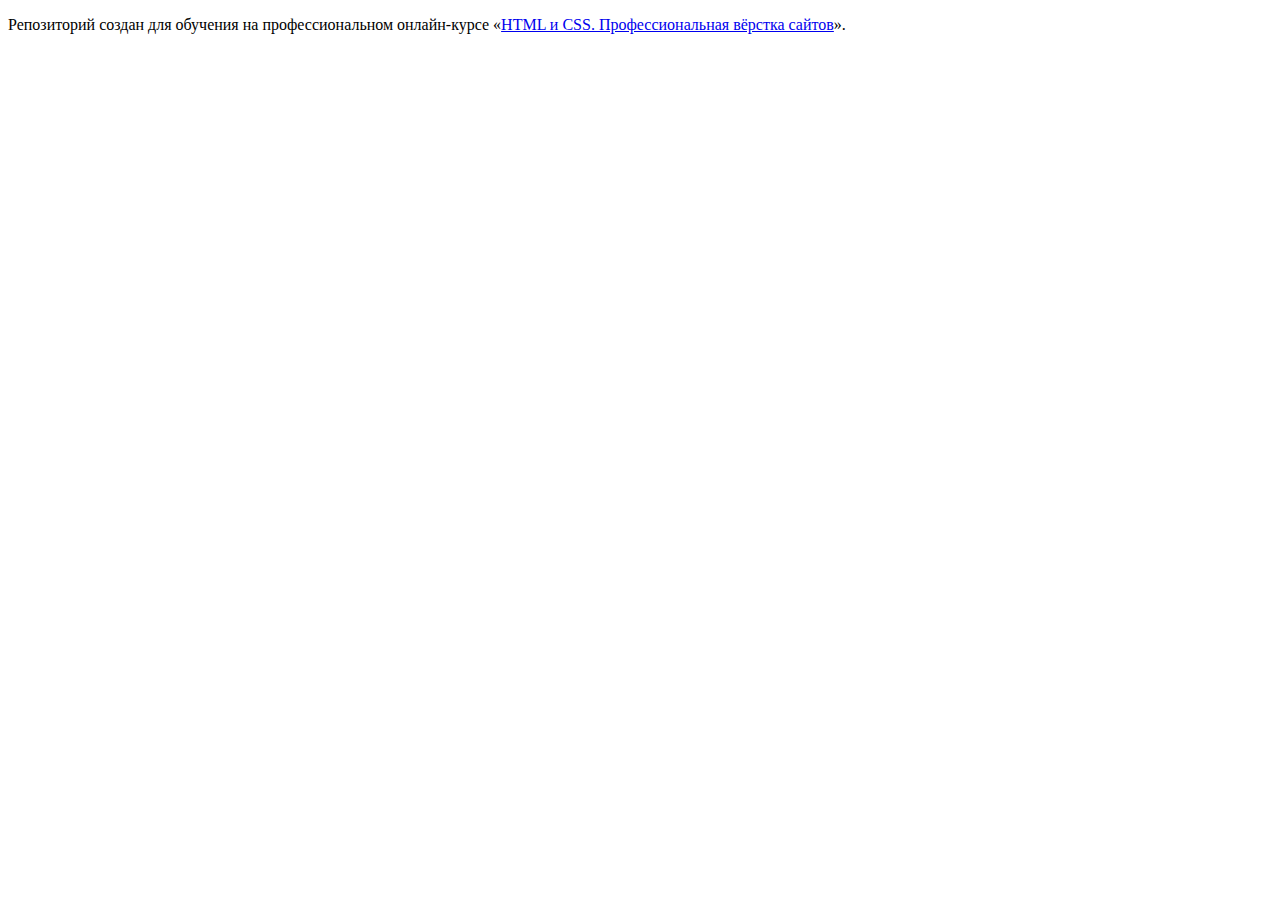
==== index.html @ 52cb851a ":hatching_chick:" ====
<!DOCTYPE html>
<html lang="ru">
  <head>
    <meta charset="utf-8">
    <title>HTML Academy: Девайс</title>
  </head>
  <body>

    <p>Репозиторий создан для обучения на профессиональном онлайн‑курсе «<a href="https://htmlacademy.ru/intensive/htmlcss">HTML и CSS. Профессиональная вёрстка сайтов</a>».</p>

  </body>
</html>
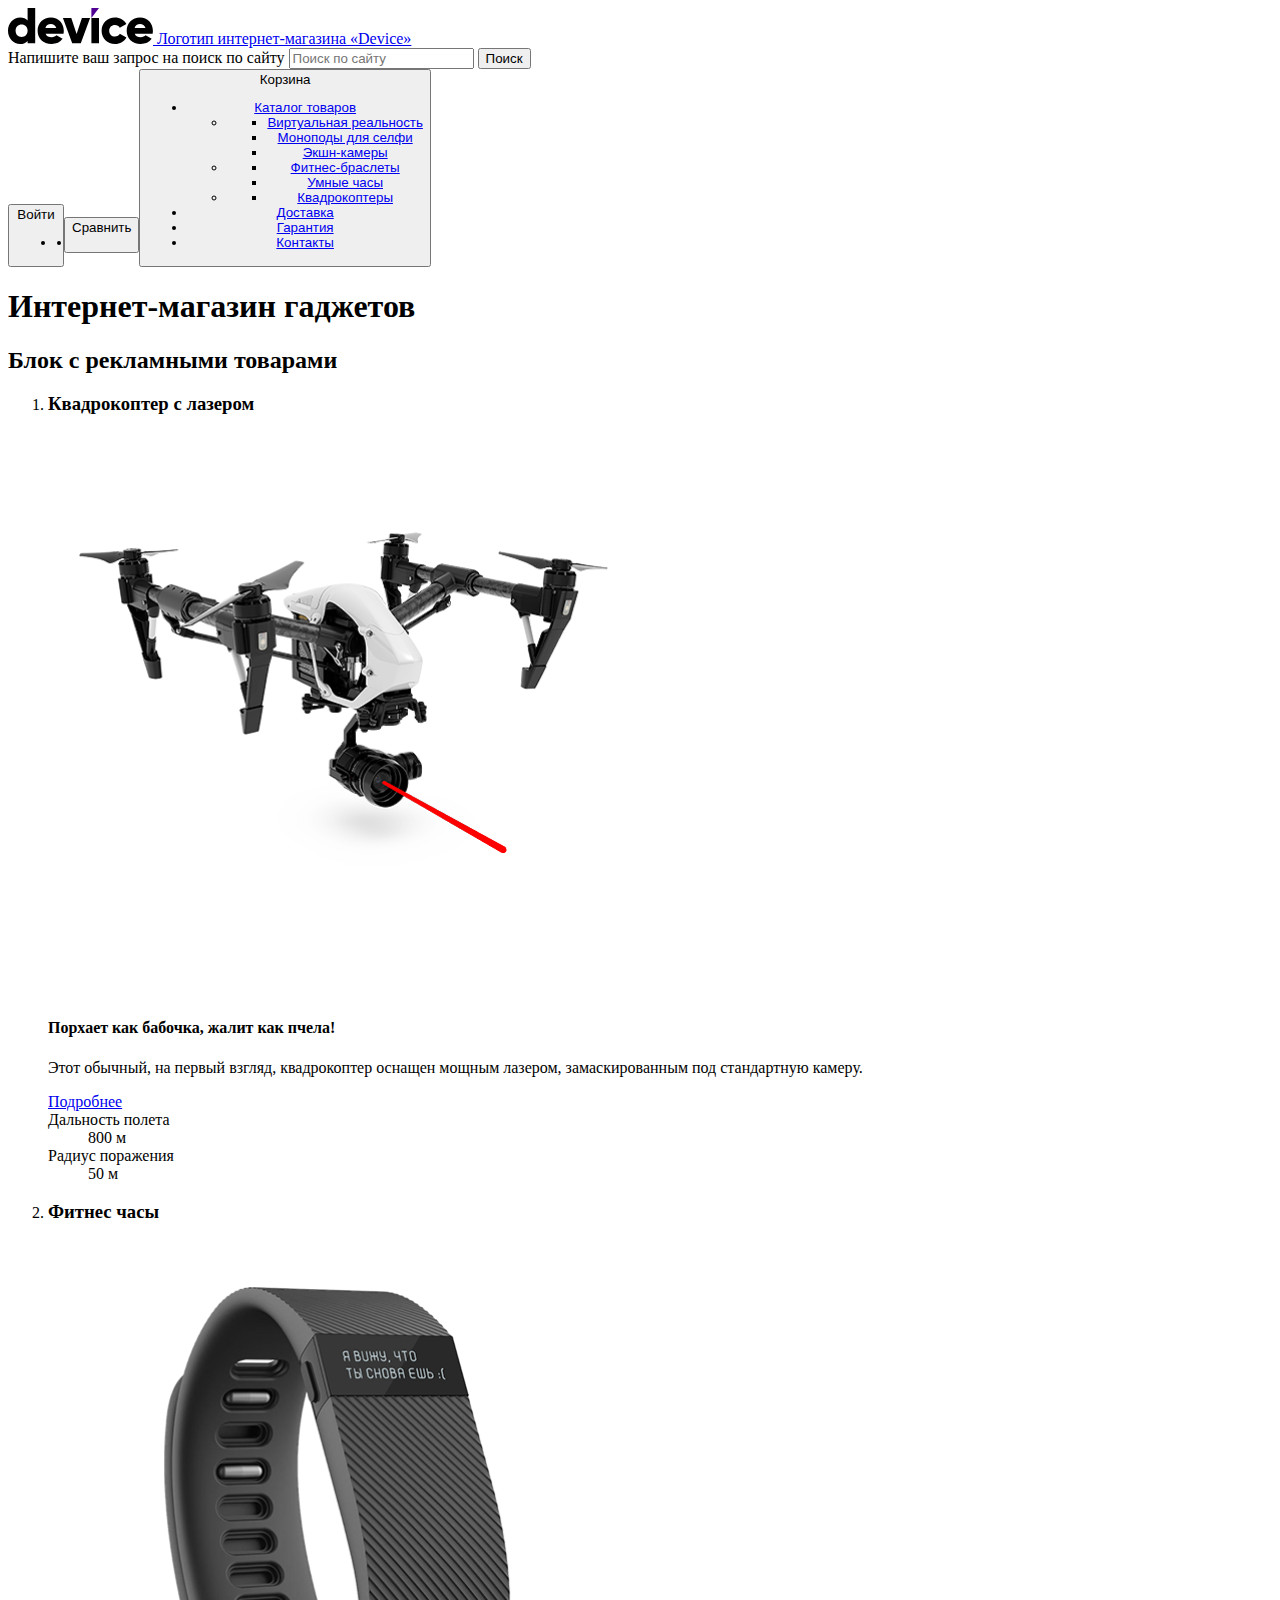
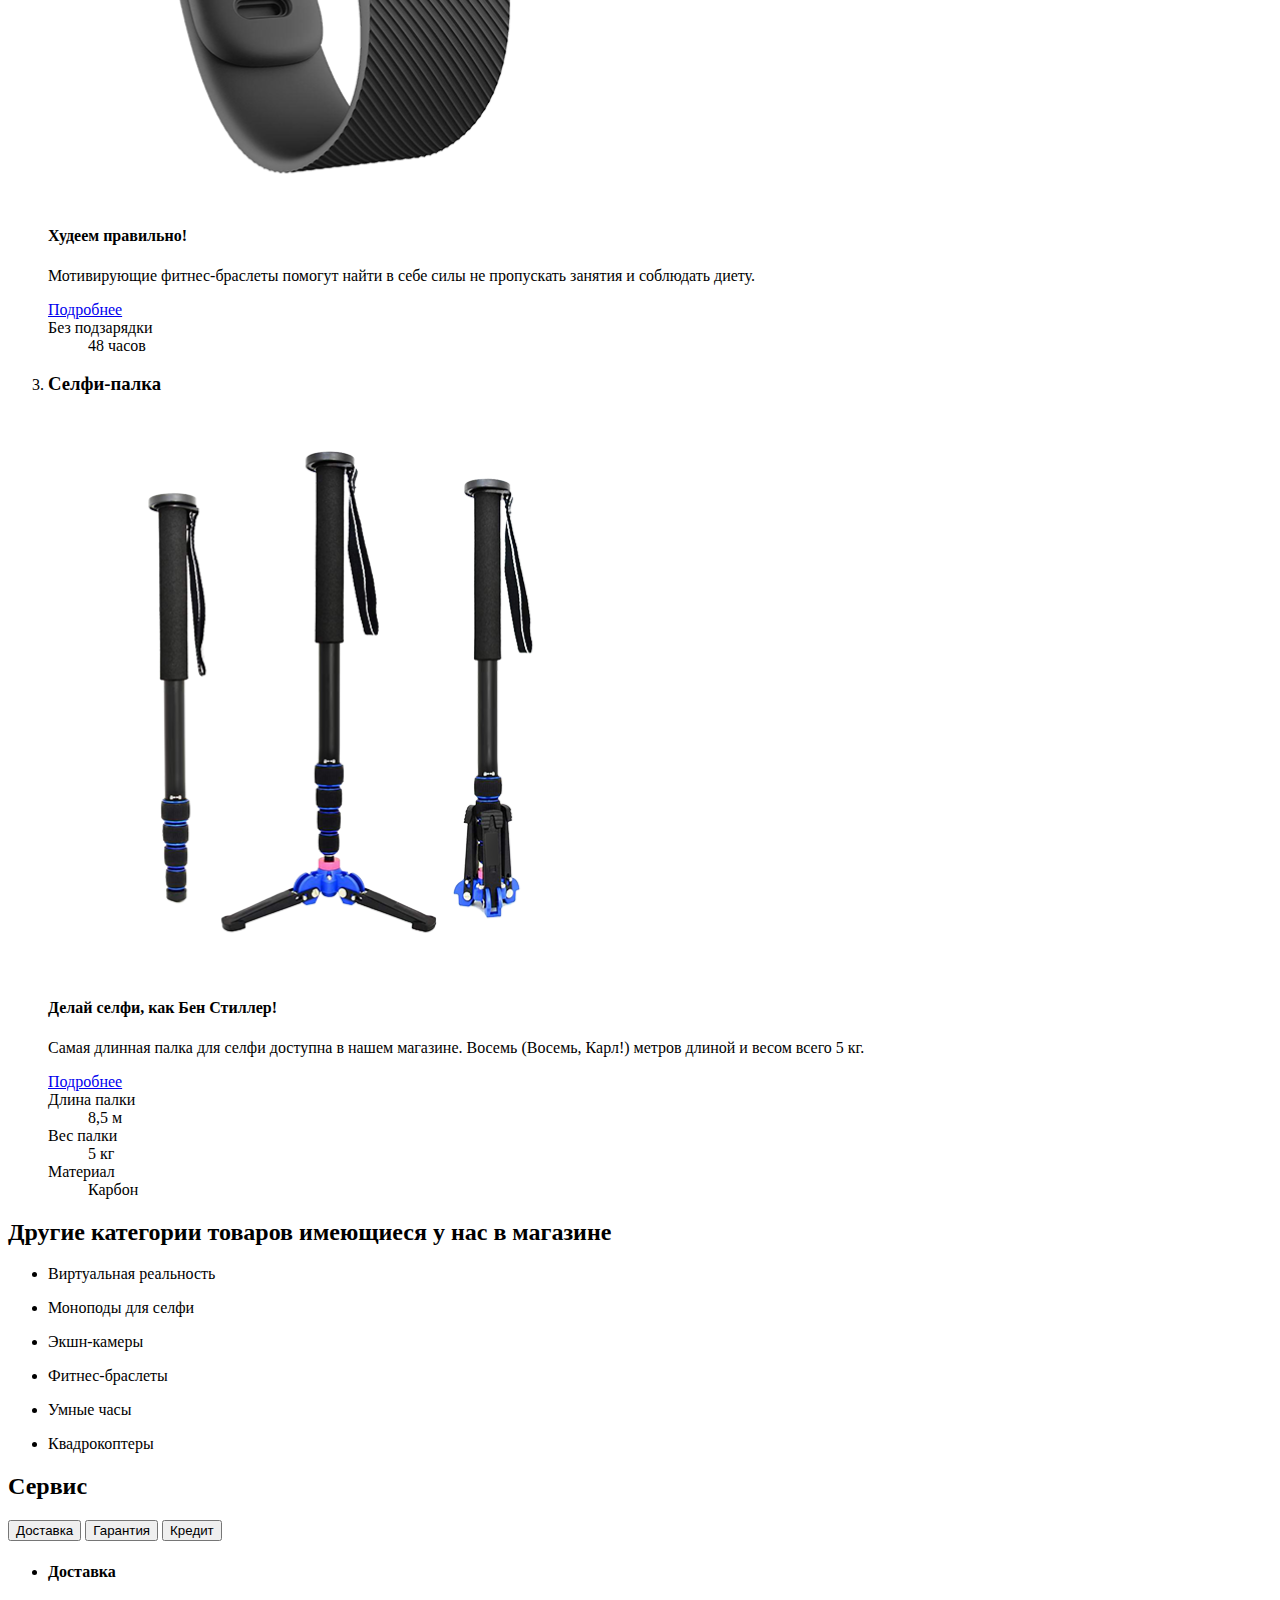
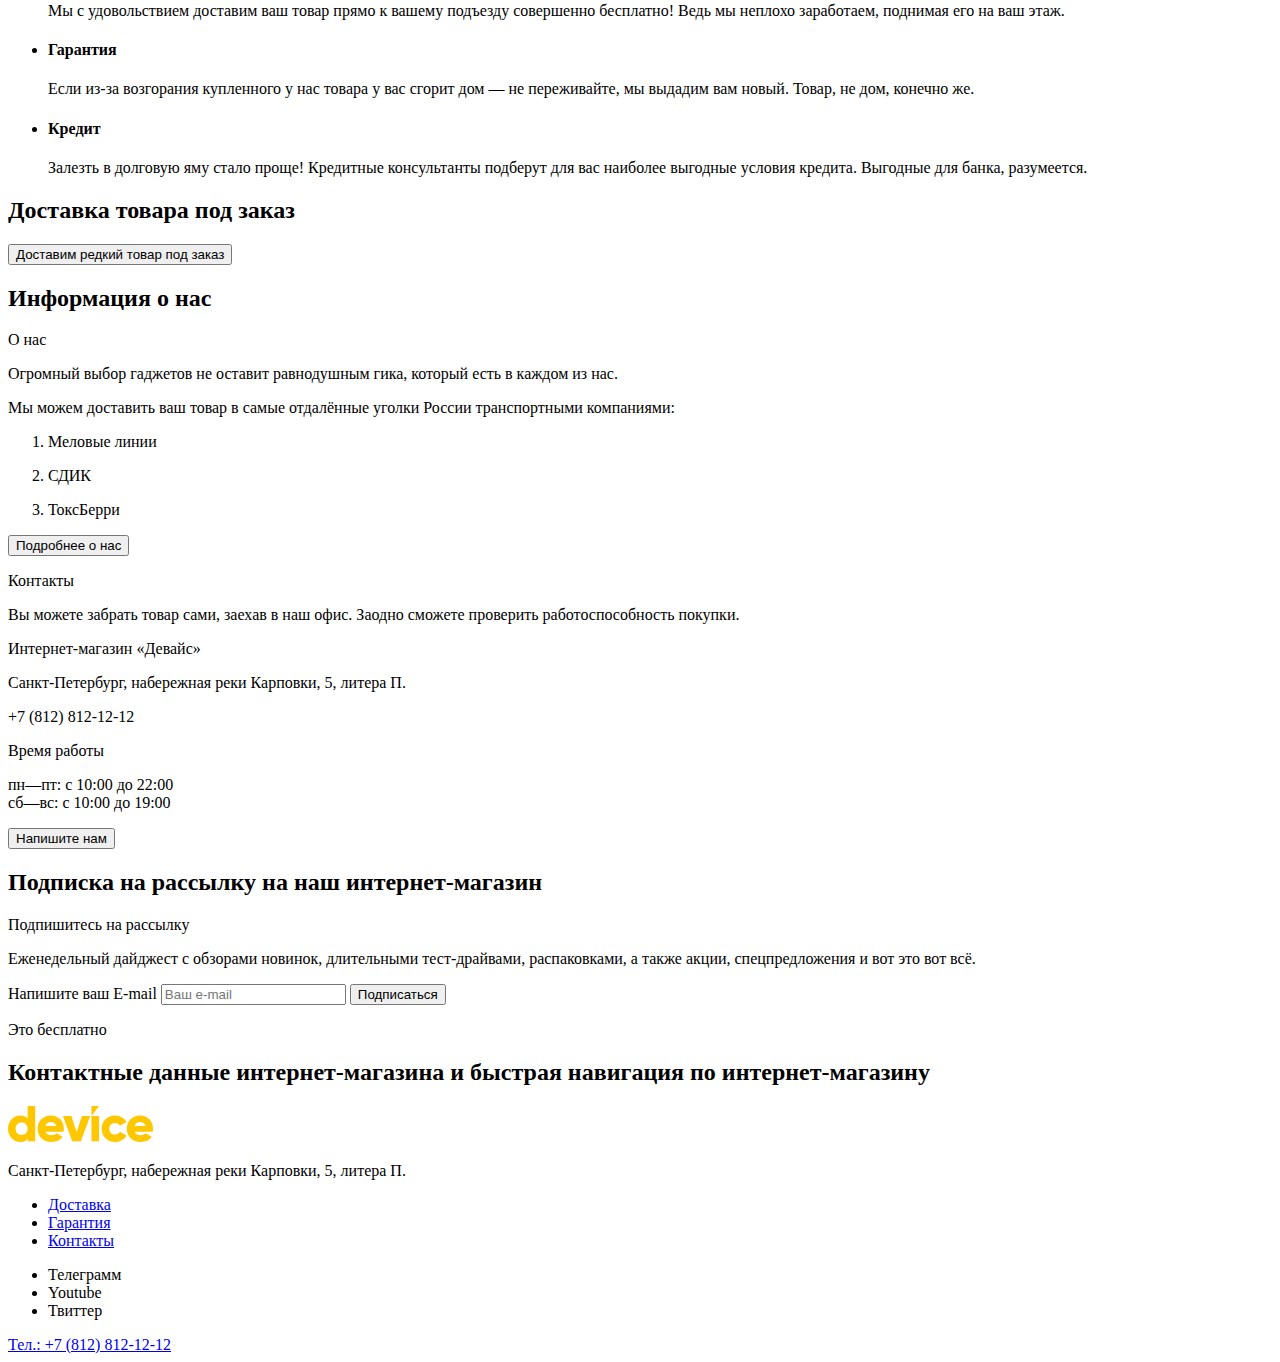
==== commit b2eaa442: "добавляет разметку" ====
--- a/index.html
+++ b/index.html
@@ -1,12 +1,339 @@
 <!DOCTYPE html>
 <html lang="ru">
+
   <head>
     <meta charset="utf-8">
     <title>HTML Academy: Девайс</title>
   </head>
+
   <body>
+    <!-- Шапка -->
+    <div class="page-container">
+      <header class="page-header">
+        <nav class="navigation">
+          <a class="logo-header" href="#">
+            <svg width="145" height="36" xmlns="http://www.w3.org/2000/svg">
+              <g clip-path="url(#a)">
+                <path
+                  d="M27.2 0v35.3h-7.6v-2.4c-1.7 1.9-4.1 3.1-7.5 3.1C5.5 36 0 30.2 0 22.7 0 15.2 5.5 9.4 12.1 9.4c3.4 0 5.9 1.2 7.5 3.1V0h7.6Zm-7.6 22.7c0-3.8-2.5-6.2-6-6.2s-6 2.4-6 6.2c0 3.8 2.5 6.2 6 6.2 3.5-.1 6-2.4 6-6.2ZM43.7 29.2c2.1 0 3.8-.8 4.8-1.9l6.1 3.5c-2.5 3.4-6.2 5.2-11 5.2-8.6 0-14-5.8-14-13.3C29.6 15.2 35 9.4 43 9.4c7.4 0 12.8 5.7 12.8 13.3 0 1.1-.1 2.1-.3 3H37.6c1 2.6 3.3 3.5 6.1 3.5Zm4.6-9.1c-.8-2.9-3.1-4-5.4-4-2.9 0-4.8 1.4-5.5 4h10.9ZM82.1 10.1l-9.3 25.2h-8.6l-9.3-25.2h8.4l5.3 16 5.3-16h8.2ZM83.4 10.1H91v25.2h-7.6V10.1ZM93.6 22.7c0-7.5 5.7-13.3 13.4-13.3 4.9 0 9.2 2.6 11.4 6.5l-6.6 3.8c-.9-1.8-2.7-2.8-4.9-2.8-3.3 0-5.7 2.4-5.7 5.8 0 3.5 2.4 5.8 5.7 5.8 2.2 0 4.1-1.1 4.9-2.8l6.6 3.8C116.3 33.4 112 36 107 36c-7.7 0-13.4-5.8-13.4-13.3ZM132.8 29.2c2.1 0 3.8-.8 4.8-1.9l6.1 3.5c-2.5 3.4-6.2 5.2-11 5.2-8.6 0-14-5.8-14-13.3 0-7.5 5.5-13.3 13.4-13.3 7.4 0 12.8 5.7 12.8 13.3 0 1.1-.1 2.1-.3 3h-17.9c1 2.6 3.3 3.5 6.1 3.5Zm4.7-9.1c-.8-2.9-3.1-4-5.4-4-2.9 0-4.8 1.4-5.5 4h10.9Z"
+                  fill="#000" />
+                <path d="M83.4 0v10.1L91 0h-7.6Z" fill="#510094" />
+              </g>
+              <defs>
+                <clipPath id="a">
+                  <path fill="#fff" d="M0 0h145v36H0z" />
+                </clipPath>
+              </defs>
+            </svg>
+            <span class="visually-hidden">Логотип интернет-магазина «Device»</span>
+          </a>
+          <form class="search" action="" method="get">
+            <span class="visually-hidden">Напишите ваш запрос на поиск по сайту</span>
+            <input name="search-header" placeholder="Поиск по сайту" type="search">
+            <button type="submit">Поиск</button>
+          </form>
+          <button class="navigation-link login" href="#">Войти
+            </a>
+            <ul class="navigation-list">
+              <li class="navigation-item">
+                <button class="navigation-link compare" href="#">Сравнить</a>
+              </li>
+              <li class="navigation-item">
+                <button class="navigation-link basket" href="#">Корзина</a>
+              </li>
+            </ul>
+            <ul>
+              <li class="navigation-item">
+                <a class="navigation-link" href="#">Каталог товаров</a>
+                <ul class="grop-down-navigation">
+                  <li class="drop-down-catalog">
+                    <ul class="drop-down-catalog-products">
+                      <li class="drop-down-catalog-item">
+                        <a class="drop-down-catalog-link" href="#">Виртуальная реальность</a>
+                      </li>
+                      <li class="drop-down-catalog-item">
+                        <a class="drop-down-catalog-link" href="catalog.html">Моноподы для cелфи</a>
+                      </li>
+                      <li class="drop-down-catalog-item">
+                        <a class="drop-down-catalog-link" href="#">Экшн-камеры</a>
+                      </li>
+                    </ul>
+                  </li>
+                  <li class="drop-down-catalog">
+                    <ul class="drop-down-catalog-products">
+                      <li class="drop-down-catalog-item">
+                        <a class="drop-down-catalog-link" href="#">Фитнес-браслеты</a>
+                      </li>
+                      <li class="drop-down-catalog-item">
+                        <a class="drop-down-catalog-link" href="#">Умные часы</a>
+                      </li>
+                    </ul>
+                  </li>
+                  <li class="drop-down-catalog">
+                    <ul class="drop-down-catalog-products">
+                      <li class="drop-down-catalog-item">
+                        <a class="drop-down-catalog-link" href="#">Квадрокоптеры</a>
+                      </li>
+                    </ul>
+                  </li>
+                </ul>
+              </li>
+              <li class="navigation-item">
+                <a class="navigation-link" href="#">Доставка</a>
+              </li>
+              <li class="navigation-item">
+                <a class="navigation-link" href="#">Гарантия</a>
+              </li>
+              <li class="navigation-item">
+                <a class="navigation-link" href="#">Контакты</a>
+              </li>
+            </ul>
+        </nav>
+      </header>
+      <!-- Главная страница -->
+      <main class="main-index">
+        <div class="main-container-index">
+          <h1 class="visually-hidden">Интернет-магазин гаджетов</h1>
+          <section class="ad-block">
+            <h2 class="visually-hidden">Блок с рекламными товарами</h2>
+            <ol class="advertisement">
+              <li class="promotional-product">
+                <div class="first-product">
+                  <h3 class="visually-hidden">Квадрокоптер с лазером</h3>
+                  <img class="product-image" src="images/quadrocopter.svg" width="560" height="560"
+                    alt="Квадракоптер с лазерном замаскированным под стандартную камеру.">
+                  <div class="product-information">
+                    <h4 class="product-title">Порхает как бабочка, жалит как пчела!</h4>
+                    <p class="product-description">Этот обычный, на первый взгляд, квадрокоптер оснащен мощным лазером,
+                      замаскированным под стандартную камеру.</p>
+                    <a class="button-more" href="#">Подробнее</a>
+                    <dl class="product-characteristics">
+                      <div>
+                        <dt class="product-features">Дальность полета</dt>
+                        <dd class="product-parameters">800 м</dd>
+                      </div>
+                      <div>
+                        <dt class="product-features">Радиус поражения</dt>
+                        <dd class="product-parameters">50 м</dd>
+                      </div>
+                    </dl>
+                  </div>
+                </div>
+              </li>
+              <li class="promotional-product">
+                <div class="second-product">
+                  <h3 class="visually-hidden">Фитнес часы</h3>
+                  <img class="product-image" src="images/fitness-watch.svg" width="560" height="560"
+                    alt="Фитнес часы для похудения">
+                  <div class="product-information">
+                    <h4 class="product-title">Худеем правильно!</h4>
+                    <p class="product-description">Мотивирующие фитнес-браслеты помогут найти в себе силы не пропускать
+                      занятия и соблюдать диету.</p>
+                    <a class="button-more" href="#">Подробнее</a>
+                    <dl class="product-characteristics">
+                      <div>
+                        <dt class="product-features">Без подзарядки</dt>
+                        <dd class="product-parameters">48 часов</dd>
+                      </div>
+                    </dl>
+                  </div>
+                </div>
+              </li>
+              <li class="promotional-product">
+                <div class="third-product">
+                  <h3 class="visually-hidden">Селфи-палка</h3>
+                  <img class="product-image" src="images/selfie-stick.svg" width="560" height="560"
+                    alt="Фитнес часы для похудения">
+                  <div class="product-information">
+                    <h4 class="product-title">Делай селфи,
+                      как Бен Стиллер!</h4>
+                    <p class="product-description">Самая длинная палка для селфи доступна в нашем магазине. Восемь
+                      (Восемь, Карл!) метров длиной и весом всего 5 кг.</p>
+                    <a class="button-more" href="#">Подробнее</a>
+                    <dl class="product-characteristics">
+                      <div>
+                        <dt class="product-features">Длина палки</dt>
+                        <dd class="product-parameters">8,5 м</dd>
+                      </div>
+                      <div>
+                        <dt class="product-features">Вес палки</dt>
+                        <dd class="product-parameters">5 кг</dd>
+                      </div>
+                      <div>
+                        <dt class="product-features">Материал</dt>
+                        <dd class="product-parameters">Карбон</dd>
+                      </div>
+                    </dl>
+                  </div>
+                </div>
+              </li>
+          </section>
+          <section class="products">
+            <h2 class="visually-hidden">Другие категории товаров имеющиеся у нас в магазине</h2>
+            <ul class="product-range">
+              <li class="product">
+                <p class="product-name">Виртуальная реальность</p>
+              </li>
+              <li class="product">
+                <p class="product-name">Моноподы
+                  для селфи</p>
+              </li>
+              <li class="product">
+                <p class="product-name">Экшн-камеры</p>
+              </li>
+              <li class="product">
+                <p class="product-name">Фитнес-браслеты</p>
+              </li>
+              <li class="product">
+                <p class="product-name">Умные часы</p>
+              </li>
+              <li class="product">
+                <p class="product-name">Квадрокоптеры</p>
+              </li>
+            </ul>
+          </section>
+          <section class="store-service">
+            <h2 class="visually-hidden">Сервис</h2>
+            <div class="service">
+              <button class="button-service-delivery" type="button ">Доставка</button>
+              <button class="button-service-guarantee" type="button">Гарантия</button>
+              <button class="button-service-credit" type="button">Кредит</button>
+            </div>
+            <ul class="store-service-list">
+              <li class="store-service-item">
+                <div class="store-service-delivery">
+                  <h4 class="service-title-delivery">Доставка</h4>
+                  <p class="service-description-delivery">Мы с удовольствием доставим ваш товар прямо к вашему подъезду
+                    совершенно бесплатно! Ведь мы неплохо заработаем, поднимая его на ваш этаж.</p>
+                </div>
+              </li>
+              <li class="store-service-item">
+                <div class="store-service-delivery">
+                  <h4 class="service-title-delivery">Гарантия</h4>
+                  <p class="service-description-delivery">Если из-за возгорания купленного у нас товара у вас сгорит дом
+                    — не переживайте, мы выдадим вам новый. Товар, не дом, конечно же.</p>
+                </div>
+              </li>
+              <li class="store-service-item">
+                <div class="store-service-delivery">
+                  <h4 class="service-title-delivery">Кредит</h4>
+                  <p class="service-description-delivery">Залезть в долговую яму стало проще! Кредитные консультанты
+                    подберут для вас наиболее выгодные условия кредита. Выгодные для банка, разумеется.</p>
+                </div>
+              </li>
+            </ul>
+          </section>
+          <section class="product-delivery">
+            <h2 class="visually-hidden">Доставка товара под заказ</h2>
+            <button class="button-delivery" type="button">Доставим редкий товар под заказ</button>
+          </section>
+          <section class="information-store">
+            <h2 class="visually-hidden">Информация о нас</h2>
+            <div class="about-us">
+              <p class="about-store">О нас</p>
+              <p class="store-description">Огромный выбор гаджетов не оставит равнодушным гика, который есть в каждом из
+                нас.</p>
+              <p class="delivery-firm">Мы можем доставить ваш товар в самые отдалённые уголки России транспортными
+                компаниями:</p>
+              <ol class="list-firm">
+                <li class="names-firm">
+                  <p class="firm">Меловые линии</p>
+                </li>
+                <li class="names-firm">
+                  <p class="firm">СДИК</p>
+                </li>
+                <li class="names-firm">
+                  <p class="firm">ТоксБерри</p>
+                </li>
+              </ol>
+              <button class="button-more-about-us">Подробнее о нас</button>
+            </div>
+            <div class="contacts-information">
+              <p class="contacts">Контакты</p>
+              <p class="contacts-description">Вы можете забрать товар сами, заехав в наш офис. Заодно сможете проверить
+                работоспособность покупки.</p>
+              <div class="address-store">
+                <p class="online-store">Интернет-магазин «Девайс»</p>
+                <p class="address">Санкт-Петербург, набережная реки Карповки, 5, литера П.</p>
+                <p class="telephone">+7 (812) 812-12-12</p>
+              </div>
+              <div class="office-hours">
+                <p class="workday">Время работы</p>
+                <p class="time">пн—пт: с 10:00 до 22:00<br>сб—вс: с 10:00 до 19:00</p>
+              </div>
+              <button class="button-connection">Напишите нам</button>
+            </div>
+          </section>
+          <section class="mailing">
+            <h2 class="visually-hidden">Подписка на рассылку на наш интернет-магазин</h2>
+            <div class="newsletter">
+              <p class="subscribe">Подпишитесь
+                на рассылку</p>
+              <p class="subscribe-description">Еженедельный дайджест с обзорами новинок,
+                длительными тест-драйвами, распаковками, а также акции, спецпредложения и вот это вот всё.</p>
+            </div>
+            <div class="subscription-form">
+              <form class="newsletter-form" action="https://echo.htmlacademy.ru/" method="post">
+                <label class="newsletter-label">
+                  <span class="visually-hidden">Напишите ваш E-mail</span>
+                  <input class="button-mail" type="email" name="E-mail" placeholder="Ваш e-mail" required="">
+                </label>
+                <button class="button button-subscribe button-used" type="submit">Подписаться</button>
+              </form>
+              <p class="information-subscription">Это бесплатно</p>
+            </div>
+          </section>
+        </div>
+      </main>
+      <!-- Подвал -->
+      <footer class="page-footer">
+        <h2 class="visually-hidden">Контактные данные интернет-магазина и быстрая навигация по интернет-магазину</h2>
+        <div class="page-footer-container">
+          <section class="store-contacts">
+            <a class="logo-footer">
+              <svg width="145" height="36" xmlns="http://www.w3.org/2000/svg">
+                <path
+                  d="M27.22 0v35.3h-7.6v-2.4c-1.7 1.9-4.1 3.1-7.51 3.1C5.5 36 0 30.2 0 22.7 0 15.2 5.5 9.4 12.1 9.4c3.41 0 5.91 1.2 7.51 3.1V0h7.6Zm-7.6 22.7c0-3.8-2.5-6.2-6.01-6.2-3.5 0-6 2.4-6 6.2 0 3.8 2.5 6.2 6 6.2 3.5-.1 6-2.4 6-6.2ZM43.73 29.2c2.1 0 3.8-.8 4.8-1.9l6.1 3.5c-2.5 3.4-6.2 5.2-11 5.2-8.6 0-14.01-5.8-14.01-13.3 0-7.5 5.4-13.3 13.41-13.3 7.4 0 12.8 5.7 12.8 13.3 0 1.1-.1 2.1-.3 3h-17.9c1 2.6 3.3 3.5 6.1 3.5Zm4.6-9.1c-.8-2.9-3.1-4-5.4-4-2.9 0-4.8 1.4-5.5 4h10.9ZM82.16 10.1l-9.31 25.2h-8.6l-9.31-25.2h8.4l5.3 16 5.31-16h8.2ZM83.46 10.1h7.6v25.2h-7.6V10.1ZM93.66 22.7c0-7.5 5.7-13.3 13.41-13.3 4.9 0 9.21 2.6 11.41 6.5l-6.6 3.8c-.9-1.8-2.7-2.8-4.9-2.8-3.3 0-5.71 2.4-5.71 5.8 0 3.5 2.4 5.8 5.7 5.8 2.2 0 4.1-1.1 4.9-2.8l6.61 3.8c-2.1 3.9-6.4 6.5-11.4 6.5-7.71 0-13.42-5.8-13.42-13.3ZM132.9 29.2c2.1 0 3.8-.8 4.8-1.9l6.1 3.5c-2.5 3.4-6.2 5.2-11 5.2-8.61 0-14.02-5.8-14.02-13.3 0-7.5 5.5-13.3 13.41-13.3 7.4 0 12.81 5.7 12.81 13.3 0 1.1-.1 2.1-.3 3h-17.91c1 2.6 3.3 3.5 6.1 3.5Zm4.7-9.1c-.8-2.9-3.1-4-5.4-4-2.91 0-4.81 1.4-5.51 4h10.9ZM83.46 0v10.1L91.06 0h-7.6Z"
+                  fill="#FFC700" />
+              </svg>
+            </a>
+            <p class="store-address">Санкт-Петербург, набережная
+              реки Карповки, 5, литера П.</p>
+          </section>
+          <section class="store-menu">
+            <ul class="store-navigation">
+              <li class="navigation-links">
+                <a class="shipping" href="#">Доставка</a>
+              </li>
+              <li class="navigation-links">
+                <a class="guarantee" href="#">Гарантия</a>
+              </li>
+              <li class="navigation-links">
+                <a class="contacts-store" href="#">Контакты</a>
+              </li>
+            </ul>
+            <ul class="social">
+              <li class="social-network button-telegram">
+                <a class="social-link" href="#"></a>
+                <span class="visually-hidden">Телеграмм</span>
+              </li>
+              <li class="social-network button-youtube">
+                <a class="social-link" href="#"></a>
+                <span class="visually-hidden">Youtube</span>
+              </li>
+              <li class="social-network button-twitter">
+                <a class="social-link" href="#"></a>
+                <span class="visually-hidden">Твиттер</span>
+              </li>
+            </ul>
+          </section>
+          <section class="information-footer">
+            <a class="contacts-address-phone" href="tel:+78128121212">Тел.: +7 (812) 812-12-12</a>
+            <a class="academy-link" href="https://htmlacademy.ru/"></a>
+          </section>
+        </div>
+      </footer>
+    </div>
+  </body>
 
-    <p>Репозиторий создан для обучения на профессиональном онлайн‑курсе «<a href="https://htmlacademy.ru/intensive/htmlcss">HTML и CSS. Профессиональная вёрстка сайтов</a>».</p>
-
-  </body>
 </html>
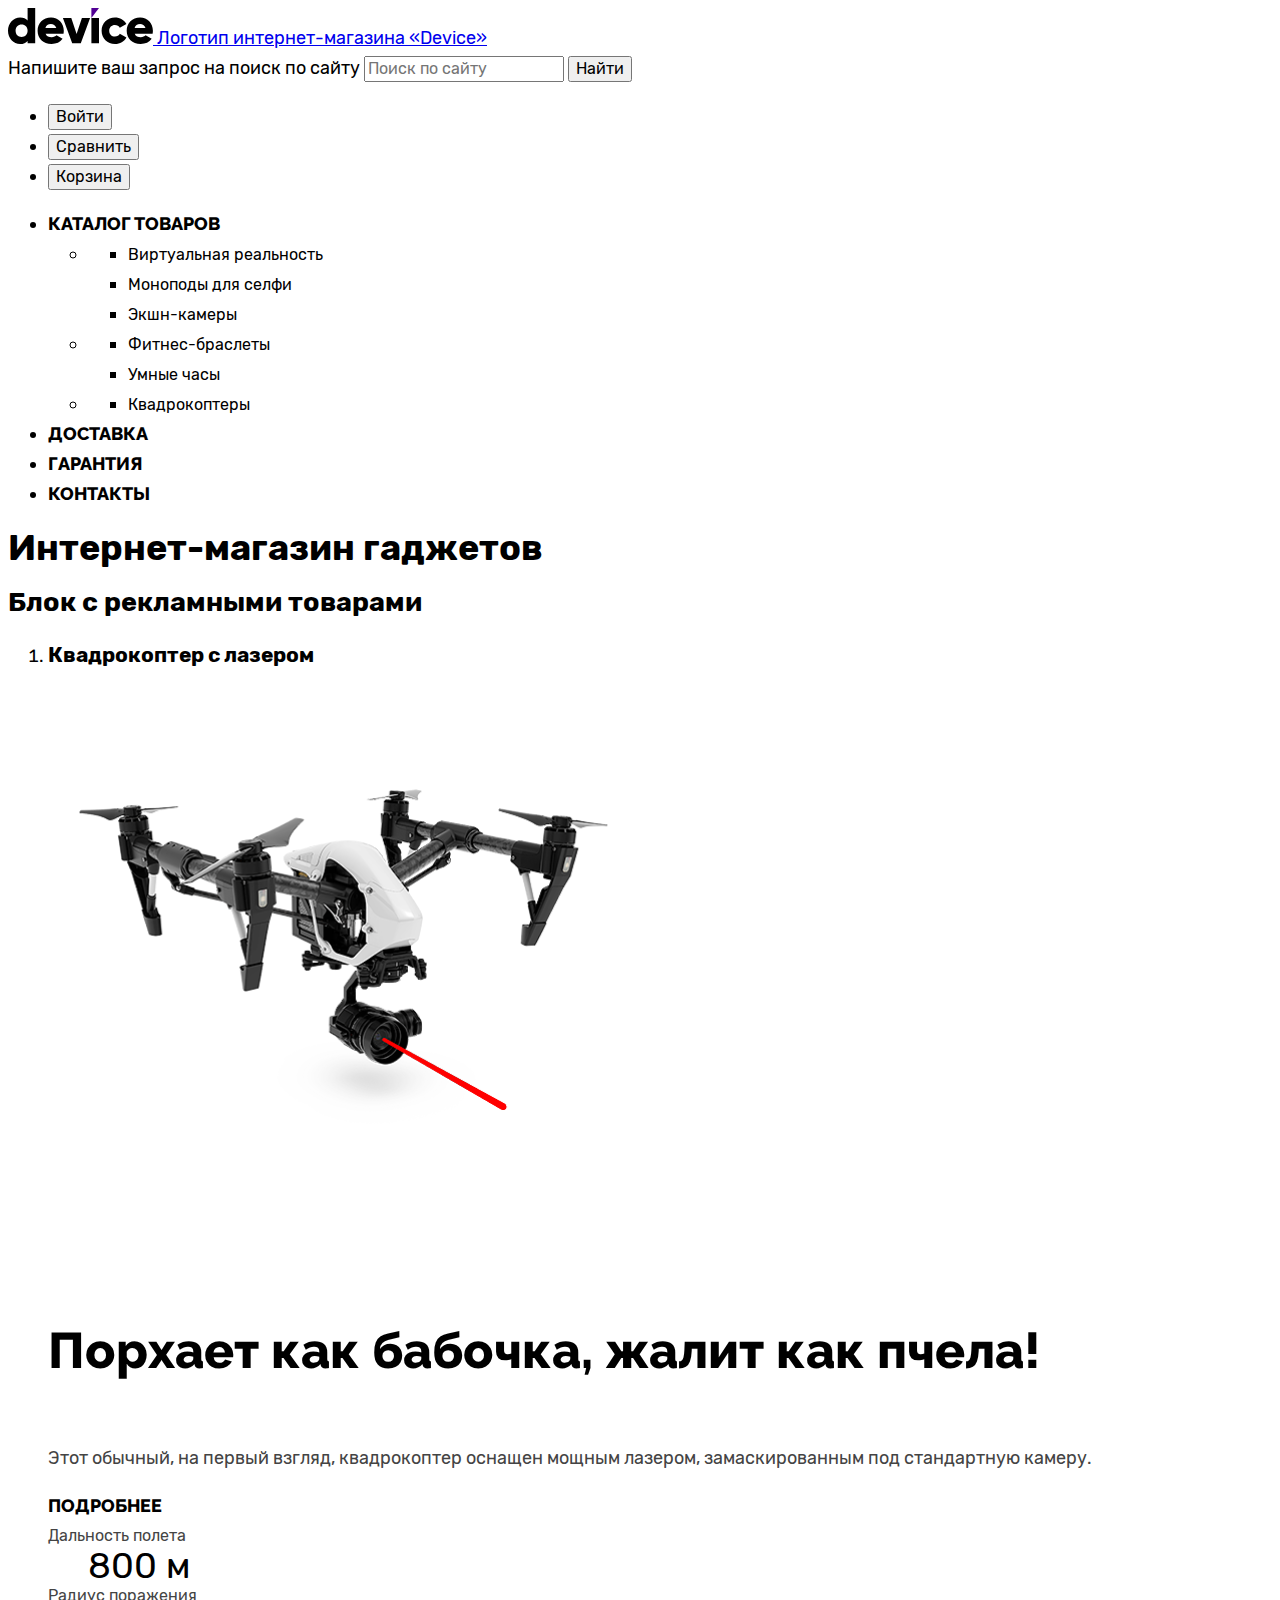
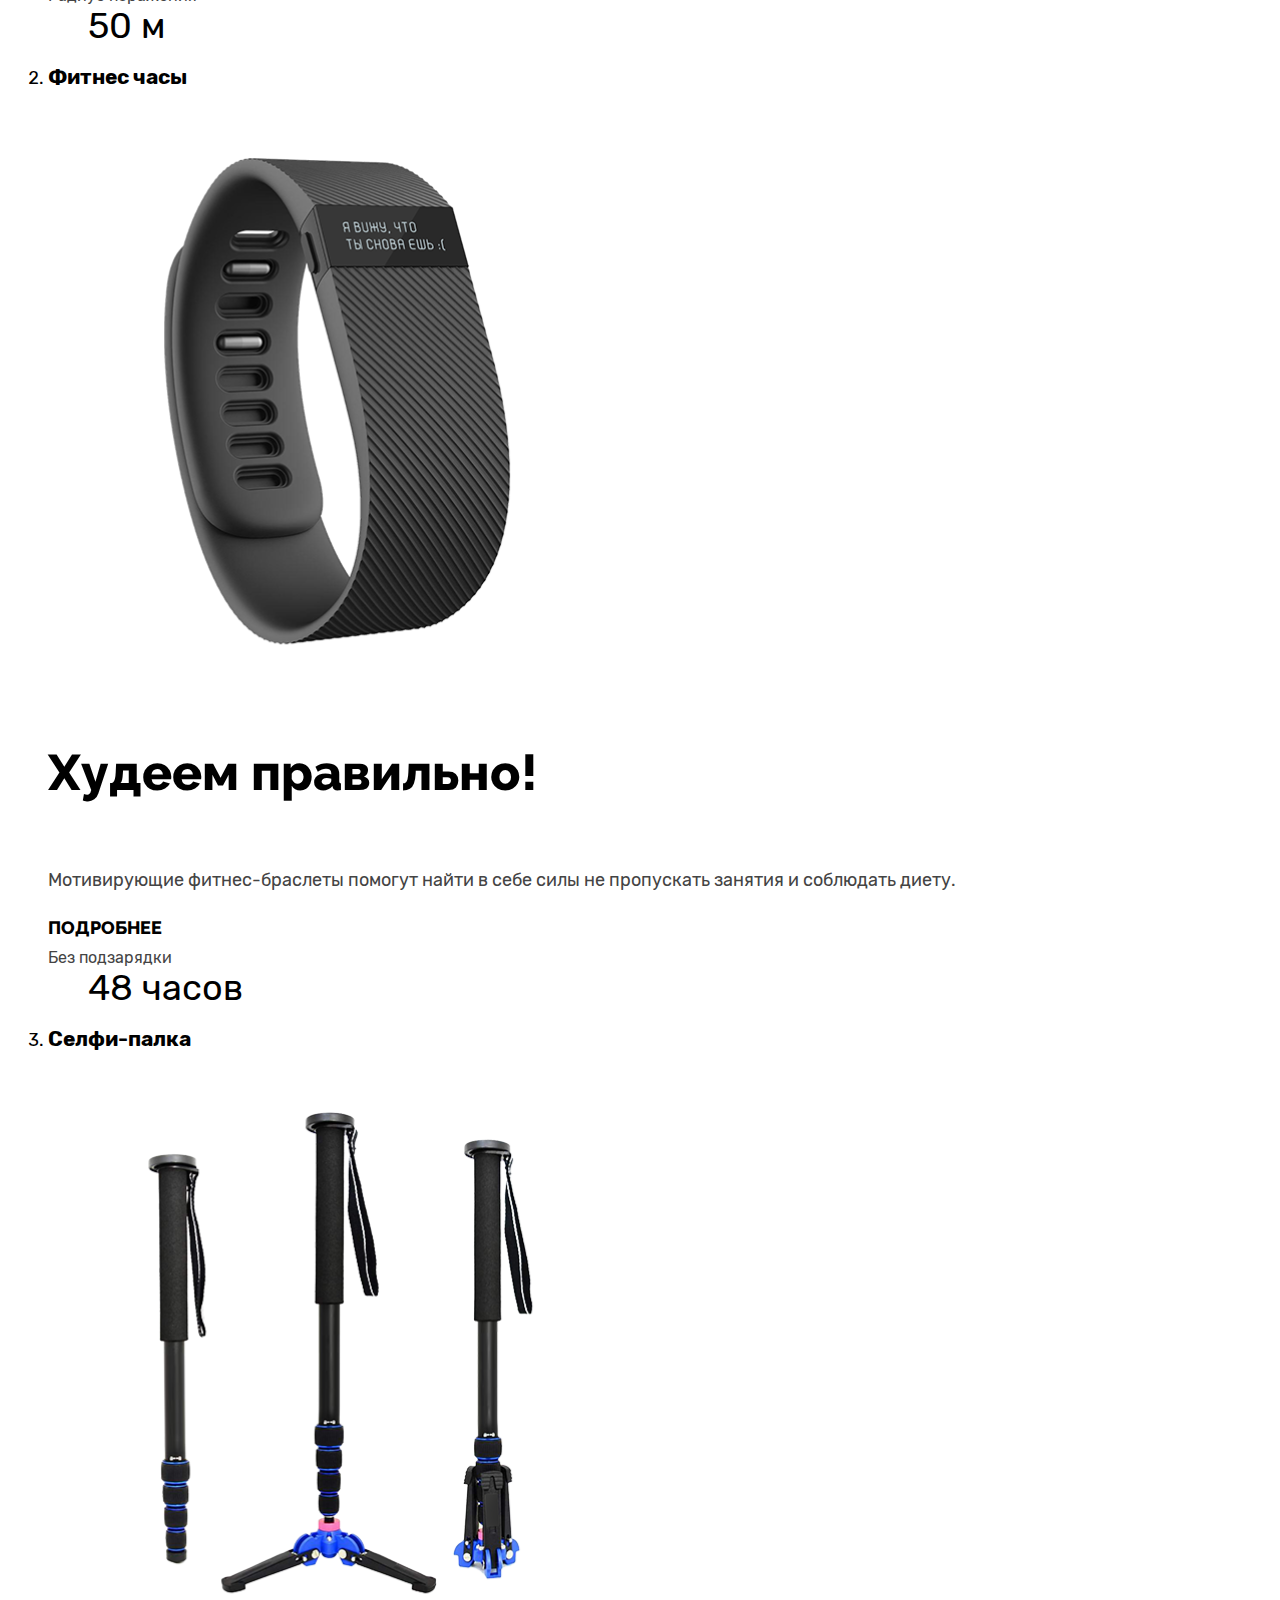
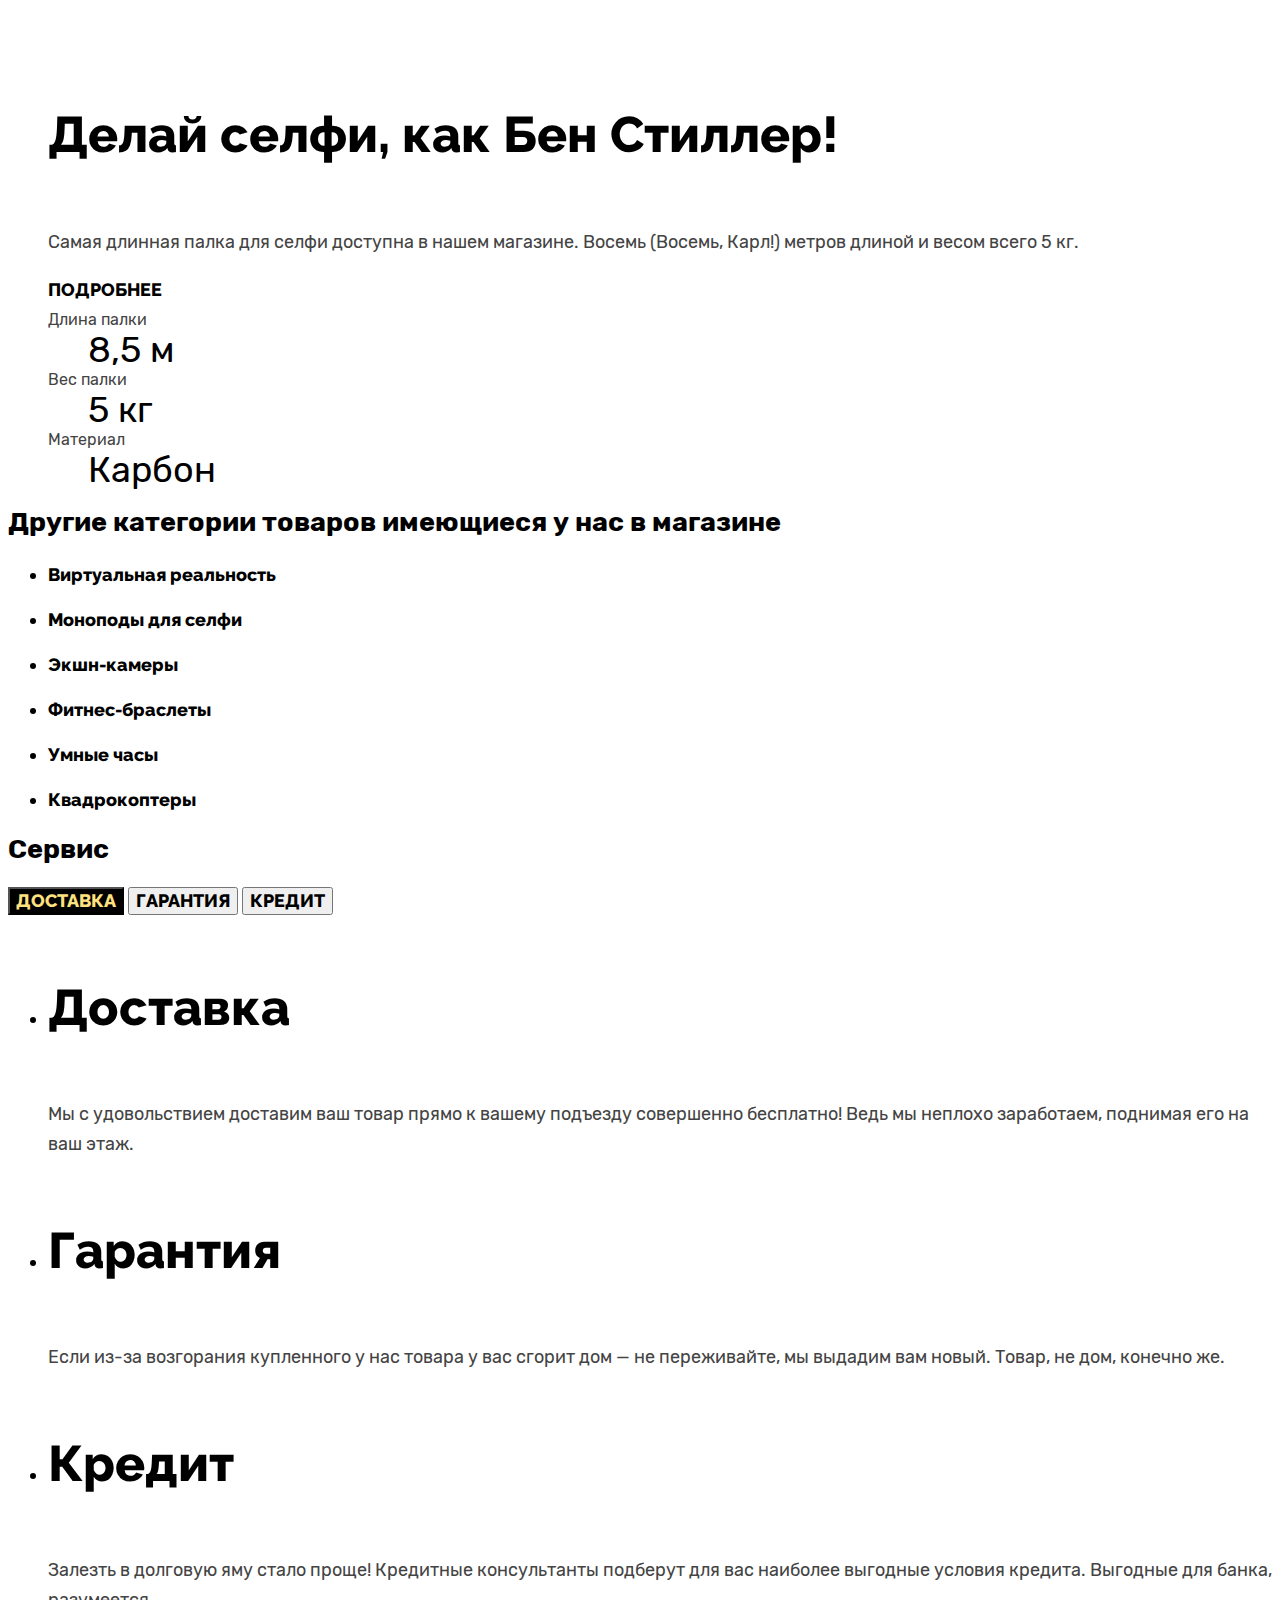
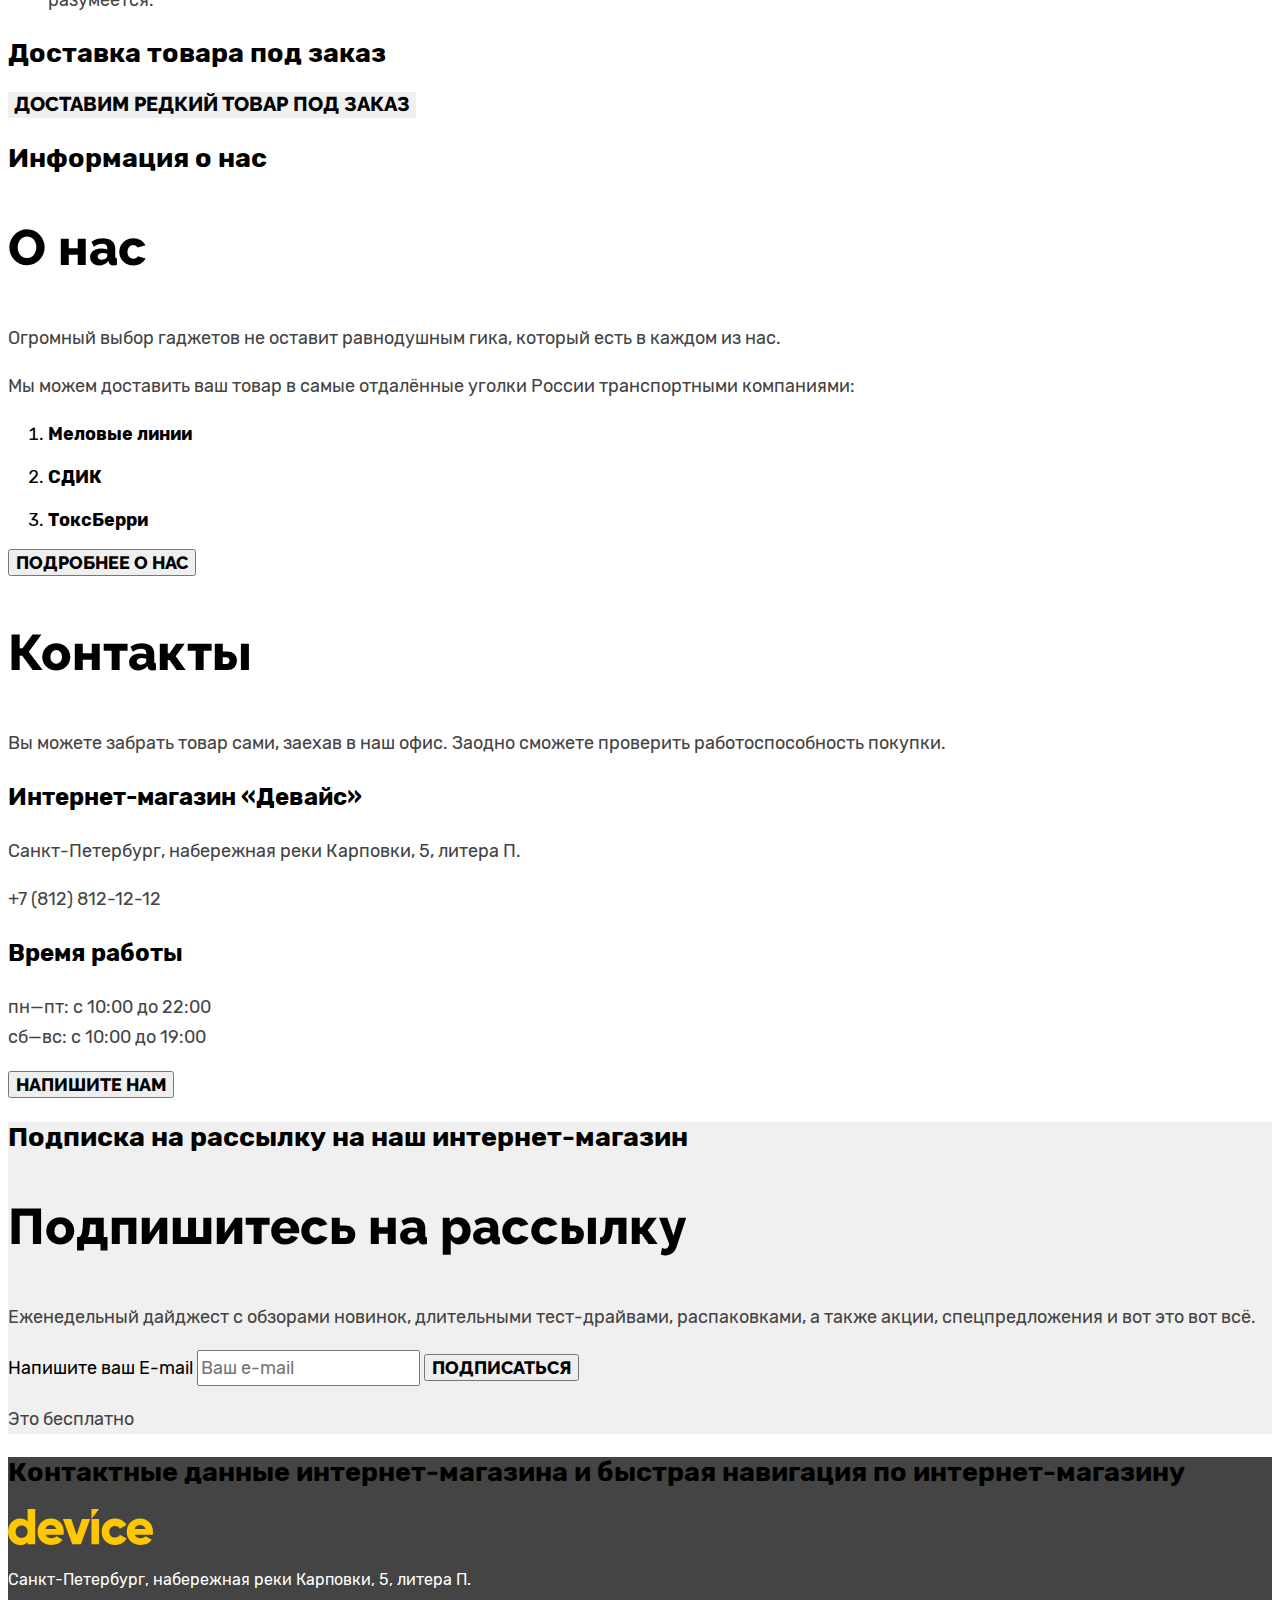
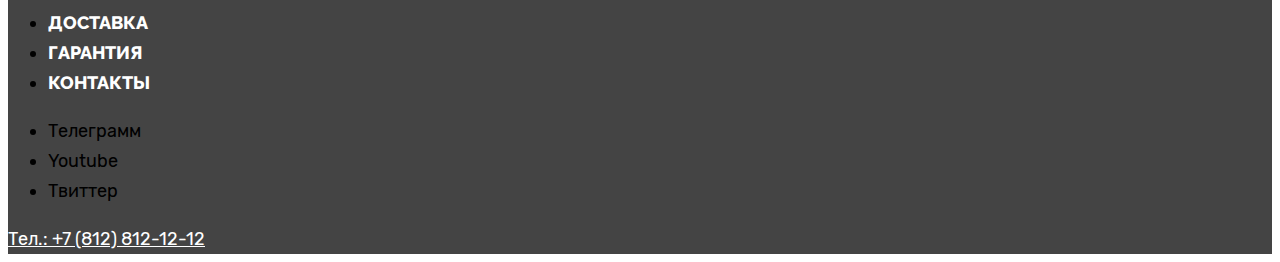
==== commit 73e2168e: "добавляет базовую стилизацию" ====
--- a/index.html
+++ b/index.html
@@ -4,13 +4,14 @@
   <head>
     <meta charset="utf-8">
     <title>HTML Academy: Девайс</title>
+    <link rel="stylesheet" href="styles/styles.css">
   </head>
 
   <body>
     <!-- Шапка -->
     <div class="page-container">
       <header class="page-header">
-        <nav class="navigation">
+        <div class="page-header-container">
           <a class="logo-header" href="#">
             <svg width="145" height="36" xmlns="http://www.w3.org/2000/svg">
               <g clip-path="url(#a)">
@@ -27,68 +28,72 @@
             </svg>
             <span class="visually-hidden">Логотип интернет-магазина «Device»</span>
           </a>
-          <form class="search" action="" method="get">
-            <span class="visually-hidden">Напишите ваш запрос на поиск по сайту</span>
-            <input name="search-header" placeholder="Поиск по сайту" type="search">
-            <button type="submit">Поиск</button>
-          </form>
-          <button class="navigation-link login" href="#">Войти
-            </a>
-            <ul class="navigation-list">
-              <li class="navigation-item">
-                <button class="navigation-link compare" href="#">Сравнить</a>
-              </li>
-              <li class="navigation-item">
-                <button class="navigation-link basket" href="#">Корзина</a>
-              </li>
-            </ul>
-            <ul>
-              <li class="navigation-item">
-                <a class="navigation-link" href="#">Каталог товаров</a>
-                <ul class="grop-down-navigation">
-                  <li class="drop-down-catalog">
-                    <ul class="drop-down-catalog-products">
-                      <li class="drop-down-catalog-item">
-                        <a class="drop-down-catalog-link" href="#">Виртуальная реальность</a>
-                      </li>
-                      <li class="drop-down-catalog-item">
-                        <a class="drop-down-catalog-link" href="catalog.html">Моноподы для cелфи</a>
-                      </li>
-                      <li class="drop-down-catalog-item">
-                        <a class="drop-down-catalog-link" href="#">Экшн-камеры</a>
-                      </li>
-                    </ul>
-                  </li>
-                  <li class="drop-down-catalog">
-                    <ul class="drop-down-catalog-products">
-                      <li class="drop-down-catalog-item">
-                        <a class="drop-down-catalog-link" href="#">Фитнес-браслеты</a>
-                      </li>
-                      <li class="drop-down-catalog-item">
-                        <a class="drop-down-catalog-link" href="#">Умные часы</a>
-                      </li>
-                    </ul>
-                  </li>
-                  <li class="drop-down-catalog">
-                    <ul class="drop-down-catalog-products">
-                      <li class="drop-down-catalog-item">
-                        <a class="drop-down-catalog-link" href="#">Квадрокоптеры</a>
-                      </li>
-                    </ul>
-                  </li>
-                </ul>
-              </li>
-              <li class="navigation-item">
-                <a class="navigation-link" href="#">Доставка</a>
-              </li>
-              <li class="navigation-item">
-                <a class="navigation-link" href="#">Гарантия</a>
-              </li>
-              <li class="navigation-item">
-                <a class="navigation-link" href="#">Контакты</a>
-              </li>
-            </ul>
-        </nav>
+          <div class="page-header-user">
+            <form class="search" action="" method="get">
+              <span class="visually-hidden">Напишите ваш запрос на поиск по сайту</span>
+              <input class="search-header" placeholder="Поиск по сайту" type="search">
+              <button class="button button-find" type="submit">Найти</button>
+            </form>
+            <ul class="user-navigation">
+              <li class="user-navigation-item">
+                <button class="button navigation-link-login" href="#">Войти</button>
+              </li>
+              <li class="user-navigation-item">
+                <button class="button navigation-link-compare" href="#">Сравнить</a>
+              </li>
+              <li class="user-navigation-item">
+                <button class="button navigation-link-basket" href="#">Корзина</a>
+              </li>
+            </ul>
+          </div>
+          <nav class="navigation">
+          <ul>
+            <li class="navigation-item">
+              <a class="navigation-link" href="#">Каталог товаров</a>
+              <ul class="grop-down-navigation">
+                <li class="drop-down-catalog">
+                  <ul class="drop-down-catalog-products">
+                    <li class="drop-down-catalog-item">
+                      <a class="drop-down-catalog-link" href="#">Виртуальная реальность</a>
+                    </li>
+                    <li class="drop-down-catalog-item">
+                      <a class="drop-down-catalog-link" href="catalog.html">Моноподы для cелфи</a>
+                    </li>
+                    <li class="drop-down-catalog-item">
+                      <a class="drop-down-catalog-link" href="#">Экшн-камеры</a>
+                    </li>
+                  </ul>
+                </li>
+                <li class="drop-down-catalog">
+                  <ul class="drop-down-catalog-products">
+                    <li class="drop-down-catalog-item">
+                      <a class="drop-down-catalog-link" href="#">Фитнес-браслеты</a>
+                    </li>
+                    <li class="drop-down-catalog-item">
+                      <a class="drop-down-catalog-link" href="#">Умные часы</a>
+                    </li>
+                  </ul>
+                </li>
+                <li class="drop-down-catalog">
+                  <ul class="drop-down-catalog-products">
+                    <li class="drop-down-catalog-item">
+                      <a class="drop-down-catalog-link" href="#">Квадрокоптеры</a>
+                    </li>
+                  </ul>
+                </li>
+              </ul>
+            </li>
+            <li class="navigation-item">
+              <a class="navigation-link" href="#">Доставка</a>
+            </li>
+            <li class="navigation-item">
+              <a class="navigation-link" href="#">Гарантия</a>
+            </li>
+            <li class="navigation-item">
+              <a class="navigation-link" href="#">Контакты</a>
+            </li>
+          </ul>
+          </nav>
       </header>
       <!-- Главная страница -->
       <main class="main-index">
@@ -195,28 +200,28 @@
           <section class="store-service">
             <h2 class="visually-hidden">Сервис</h2>
             <div class="service">
-              <button class="button-service-delivery" type="button ">Доставка</button>
-              <button class="button-service-guarantee" type="button">Гарантия</button>
-              <button class="button-service-credit" type="button">Кредит</button>
+              <button class="button-service button-service-delivery" type="button ">Доставка</button>
+              <button class="button-service button-service-guarantee" type="button">Гарантия</button>
+              <button class="button-service button-service-credit" type="button">Кредит</button>
             </div>
             <ul class="store-service-list">
               <li class="store-service-item">
                 <div class="store-service-delivery">
-                  <h4 class="service-title-delivery">Доставка</h4>
+                  <h4 class="service-title service-title-delivery">Доставка</h4>
                   <p class="service-description-delivery">Мы с удовольствием доставим ваш товар прямо к вашему подъезду
                     совершенно бесплатно! Ведь мы неплохо заработаем, поднимая его на ваш этаж.</p>
                 </div>
               </li>
               <li class="store-service-item">
                 <div class="store-service-delivery">
-                  <h4 class="service-title-delivery">Гарантия</h4>
+                  <h4 class="service-title service-title-guarantee">Гарантия</h4>
                   <p class="service-description-delivery">Если из-за возгорания купленного у нас товара у вас сгорит дом
                     — не переживайте, мы выдадим вам новый. Товар, не дом, конечно же.</p>
                 </div>
               </li>
               <li class="store-service-item">
                 <div class="store-service-delivery">
-                  <h4 class="service-title-delivery">Кредит</h4>
+                  <h4 class="service-title service-title-credit">Кредит</h4>
                   <p class="service-description-delivery">Залезть в долговую яму стало проще! Кредитные консультанты
                     подберут для вас наиболее выгодные условия кредита. Выгодные для банка, разумеется.</p>
                 </div>
@@ -230,7 +235,7 @@
           <section class="information-store">
             <h2 class="visually-hidden">Информация о нас</h2>
             <div class="about-us">
-              <p class="about-store">О нас</p>
+              <p class="service-title about-store">О нас</p>
               <p class="store-description">Огромный выбор гаджетов не оставит равнодушным гика, который есть в каждом из
                 нас.</p>
               <p class="delivery-firm">Мы можем доставить ваш товар в самые отдалённые уголки России транспортными
@@ -246,10 +251,10 @@
                   <p class="firm">ТоксБерри</p>
                 </li>
               </ol>
-              <button class="button-more-about-us">Подробнее о нас</button>
+              <button class="button-more button-more-about-us">Подробнее о нас</button>
             </div>
             <div class="contacts-information">
-              <p class="contacts">Контакты</p>
+              <p class="service-title contacts">Контакты</p>
               <p class="contacts-description">Вы можете забрать товар сами, заехав в наш офис. Заодно сможете проверить
                 работоспособность покупки.</p>
               <div class="address-store">
@@ -261,13 +266,13 @@
                 <p class="workday">Время работы</p>
                 <p class="time">пн—пт: с 10:00 до 22:00<br>сб—вс: с 10:00 до 19:00</p>
               </div>
-              <button class="button-connection">Напишите нам</button>
+              <button class="button-more button-connection">Напишите нам</button>
             </div>
           </section>
           <section class="mailing">
             <h2 class="visually-hidden">Подписка на рассылку на наш интернет-магазин</h2>
             <div class="newsletter">
-              <p class="subscribe">Подпишитесь
+              <p class="service-title subscribe">Подпишитесь
                 на рассылку</p>
               <p class="subscribe-description">Еженедельный дайджест с обзорами новинок,
                 длительными тест-драйвами, распаковками, а также акции, спецпредложения и вот это вот всё.</p>
@@ -278,7 +283,7 @@
                   <span class="visually-hidden">Напишите ваш E-mail</span>
                   <input class="button-mail" type="email" name="E-mail" placeholder="Ваш e-mail" required="">
                 </label>
-                <button class="button button-subscribe button-used" type="submit">Подписаться</button>
+                <button class="button-more button-subscribe button-used" type="submit">Подписаться</button>
               </form>
               <p class="information-subscription">Это бесплатно</p>
             </div>
@@ -303,13 +308,13 @@
           <section class="store-menu">
             <ul class="store-navigation">
               <li class="navigation-links">
-                <a class="shipping" href="#">Доставка</a>
+                <a class="navigation-link shipping" href="#">Доставка</a>
               </li>
               <li class="navigation-links">
-                <a class="guarantee" href="#">Гарантия</a>
+                <a class="navigation-link guarantee" href="#">Гарантия</a>
               </li>
               <li class="navigation-links">
-                <a class="contacts-store" href="#">Контакты</a>
+                <a class="navigation-link contacts-store" href="#">Контакты</a>
               </li>
             </ul>
             <ul class="social">
--- a/styles/styles.css
+++ b/styles/styles.css
@@ -0,0 +1,363 @@
+@font-face {
+    font-family: "Raleway";
+    font-style: normal;
+    font-weight: 800;
+    src: url("../fonts/raleway/raleway-800.woff2") format("woff2");
+    font-display: swap;
+}
+
+@font-face {
+    font-family: "Rubik";
+    font-style: normal;
+    font-weight: 400;
+    src: url("../fonts/rubik/rubik-400.woff2") format("woff2");
+    font-display: swap;
+}
+
+@font-face {
+    font-family: "Rubik";
+    font-style: normal;
+    font-weight: 700;
+    src: url("../fonts/rubik/rubik-700.woff2") format("woff2");
+    font-display: swap;
+}
+
+body {
+    font-family: "Rubik", sans-serif;
+    font-weight: 400;
+    font-size: 18px;
+    line-height: 30px;
+    background-color: #ffffff;
+    color: #000000;
+}
+
+.page-container {
+    background-color: #ffffff;
+}
+
+/* Шапка */
+
+.search-header {
+    font-family: "Rubik", sans-serif;
+    font-weight: 400;
+    font-size: 16px;
+    line-height: 20px;
+}
+
+.button {
+    font-family: "Rubik", sans-serif;
+    font-weight: 400;
+    font-size: 16px;
+    line-height: 20px;
+    text-align: center;
+}
+
+.navigation-link {
+    font-family: "Raleway", sans-serif;
+    font-weight: 800;
+    font-size: 18px;
+    line-height: 21.13px;
+    text-transform: uppercase;
+    text-decoration: none;
+    color: #000000;
+}
+
+.drop-down-catalog-link {
+    font-family: "Rubik", sans-serif;
+    font-weight: 400;
+    font-size: 16px;
+    line-height: 18px;
+    text-decoration: none;
+    color: #000000;
+}
+
+/* Главная страница */
+
+.product-title {
+    font-family: "Raleway", sans-serif;
+    font-weight: 800;
+    font-size: 50px;
+    line-height: 50px;
+}
+
+.button-more {
+    font-family: "Raleway", sans-serif;
+    font-weight: 800;
+    font-size: 18px;
+    line-height: 21.13px;
+    text-align: center;
+    text-decoration: none;
+    color: #000000;
+    text-transform: uppercase;
+}
+
+.product-features {
+    font-family: "Rubik", sans-serif;
+    font-weight: 400;
+    font-size: 16px;
+    line-height: 30px;
+    color: #444444;
+}
+
+.product-description {
+    color: #444444;
+}
+
+.product-parameters {
+    font-family: "Rubik", sans-serif;
+    font-weight: 400;
+    font-size: 36px;
+    line-height: 30px;
+}
+
+.product-name {
+    font-family: "Raleway", sans-serif;
+    font-weight: 800;
+    font-size: 18px;
+    line-height: 24px;
+}
+
+.button-service {
+    font-family: "Raleway", sans-serif;
+    font-weight: 800;
+    font-size: 18px;
+    line-height: 21.13px;
+    text-align: center;
+    text-transform: uppercase;
+}
+
+.button-service-delivery {
+    color: #FFE17F;
+    background-color: #000000;
+}
+
+.service-description-delivery {
+    color: #444444;
+}
+
+.service-title {
+    font-family: "Raleway", sans-serif;
+    font-weight: 800;
+    font-size: 50px;
+    line-height: 50px;
+}
+
+.button-delivery {
+    font-family: "Raleway", sans-serif;
+    font-weight: 800;
+    font-size: 20px;
+    line-height: 23.48px;
+    text-transform: uppercase;
+    background-color: #f0f0f0;
+    border: none;
+    text-align: center;
+}
+
+.firm {
+    font-family: "Rubik", sans-serif;
+    font-weight: 700;
+    font-size: 18px;
+    line-height: 20px;
+}
+
+.online-store {
+    font-family: "Rubik", sans-serif;
+    font-weight: 700;
+    font-size: 24px;
+    line-height: 30px;
+}
+
+.store-description {
+    color: #444444;
+}
+
+.delivery-firm {
+    color: #444444;
+}
+
+.contacts-description {
+    color: #444444;
+}
+
+.address {
+    color: #444444;
+}
+
+.telephone {
+    color: #444444;
+}
+
+.workday {
+    font-family: "Rubik", sans-serif;
+    font-weight: 700;
+    font-size: 24px;
+    line-height: 30px;
+}
+
+.time {
+    color: #444444;
+}
+
+.mailing {
+    background-color: #f0f0f0;
+}
+
+.button-mail {
+    font-family: "Rubik", sans-serif;
+    font-weight: 400;
+    font-size: 18px;
+    line-height: 30px;
+}
+
+.store-address {
+    font-family: "Rubik", sans-serif;
+    font-weight: 400;
+    font-size: 16px;
+    line-height: 20px;
+    color: #ffffff;
+}
+
+.subscribe-description {
+    color: #444444;
+}
+
+.information-subscription {
+    color: #444444;
+}
+
+.shipping {
+    color: #ffffff;
+}
+
+.guarantee {
+    color: #ffffff;
+}
+
+.contacts-store {
+    color: #ffffff;
+}
+
+.contacts-address-phone {
+    color: #ffffff;
+}
+
+.page-footer {
+    background-color: #444444;
+}
+
+/* Каталог  */
+
+.inner-header-title {
+    font-family: "Raleway", sans-serif;
+    font-weight: 800;
+    font-size: 50px;
+    line-height: 50px;
+}
+
+.breadcrumbs-link {
+    font-family: "Rubik", sans-serif;
+    font-weight: 400;
+    font-size: 16px;
+    line-height: 20px;
+}
+
+.filter {
+    font-family: "Raleway", sans-serif;
+    font-weight: 800;
+    font-size: 16px;
+    line-height: 18.78px;
+}
+
+.catalog-filter-title {
+    font-family: "Rubik", sans-serif;
+    font-weight: 700;
+    font-size: 18px;
+    line-height: 20px;
+}
+
+.catalog-products {
+    background-color: #f0f0f0;
+}
+
+.products-list {
+    background-color: #ffffff;
+}
+
+.control-input {
+    font-family: "Rubik", sans-serif;
+    font-weight: 400;
+    font-size: 16px;
+    line-height: 20px;
+}
+
+.button-show {
+    font-family: "Raleway", sans-serif;
+    font-weight: 800;
+    font-size: 18px;
+    line-height: 21.13px;
+}
+
+.sorting {
+    font-family: "Raleway", sans-serif;
+    font-weight: 800;
+    font-size: 16px;
+    line-height: 18.78px;
+}
+
+.popular {
+    font-family: "Rubik", sans-serif;
+    font-weight: 400;
+    font-size: 18px;
+    line-height: 30px;
+}
+
+.product-card-catalog-link {
+    font-family: "Rubik", sans-serif;
+    font-weight: 700;
+    font-size: 18px;
+    line-height: 20px;
+}
+
+.price-product {
+    font-family: "Rubik", sans-serif;
+    font-weight: 400;
+    font-size: 18px;
+    line-height: 21.33px;
+}
+
+.button-loading {
+    font-family: "Raleway", sans-serif;
+    font-weight: 800;
+    font-size: 16px;
+    line-height: 18.78px;
+    background-color: #ffffff;
+    border: 3px solid #e5e5e5;
+    text-transform: uppercase;
+}
+
+.button-back {
+    font-family: "Raleway", sans-serif;
+    font-weight: 800;
+    font-size: 18px;
+    line-height: 21.13px;
+    text-transform: uppercase;
+}
+
+.pagination {
+    background-color: #ebebeb;
+}
+
+.pagination-link {
+    font-family: "Rubik", sans-serif;
+    font-weight: 400;
+    font-size: 16px;
+    line-height: 20px;
+}
+
+.button-forward {
+    font-family: "Raleway", sans-serif;
+    font-weight: 800;
+    font-size: 18px;
+    line-height: 21.13px;
+    text-transform: uppercase;
+}
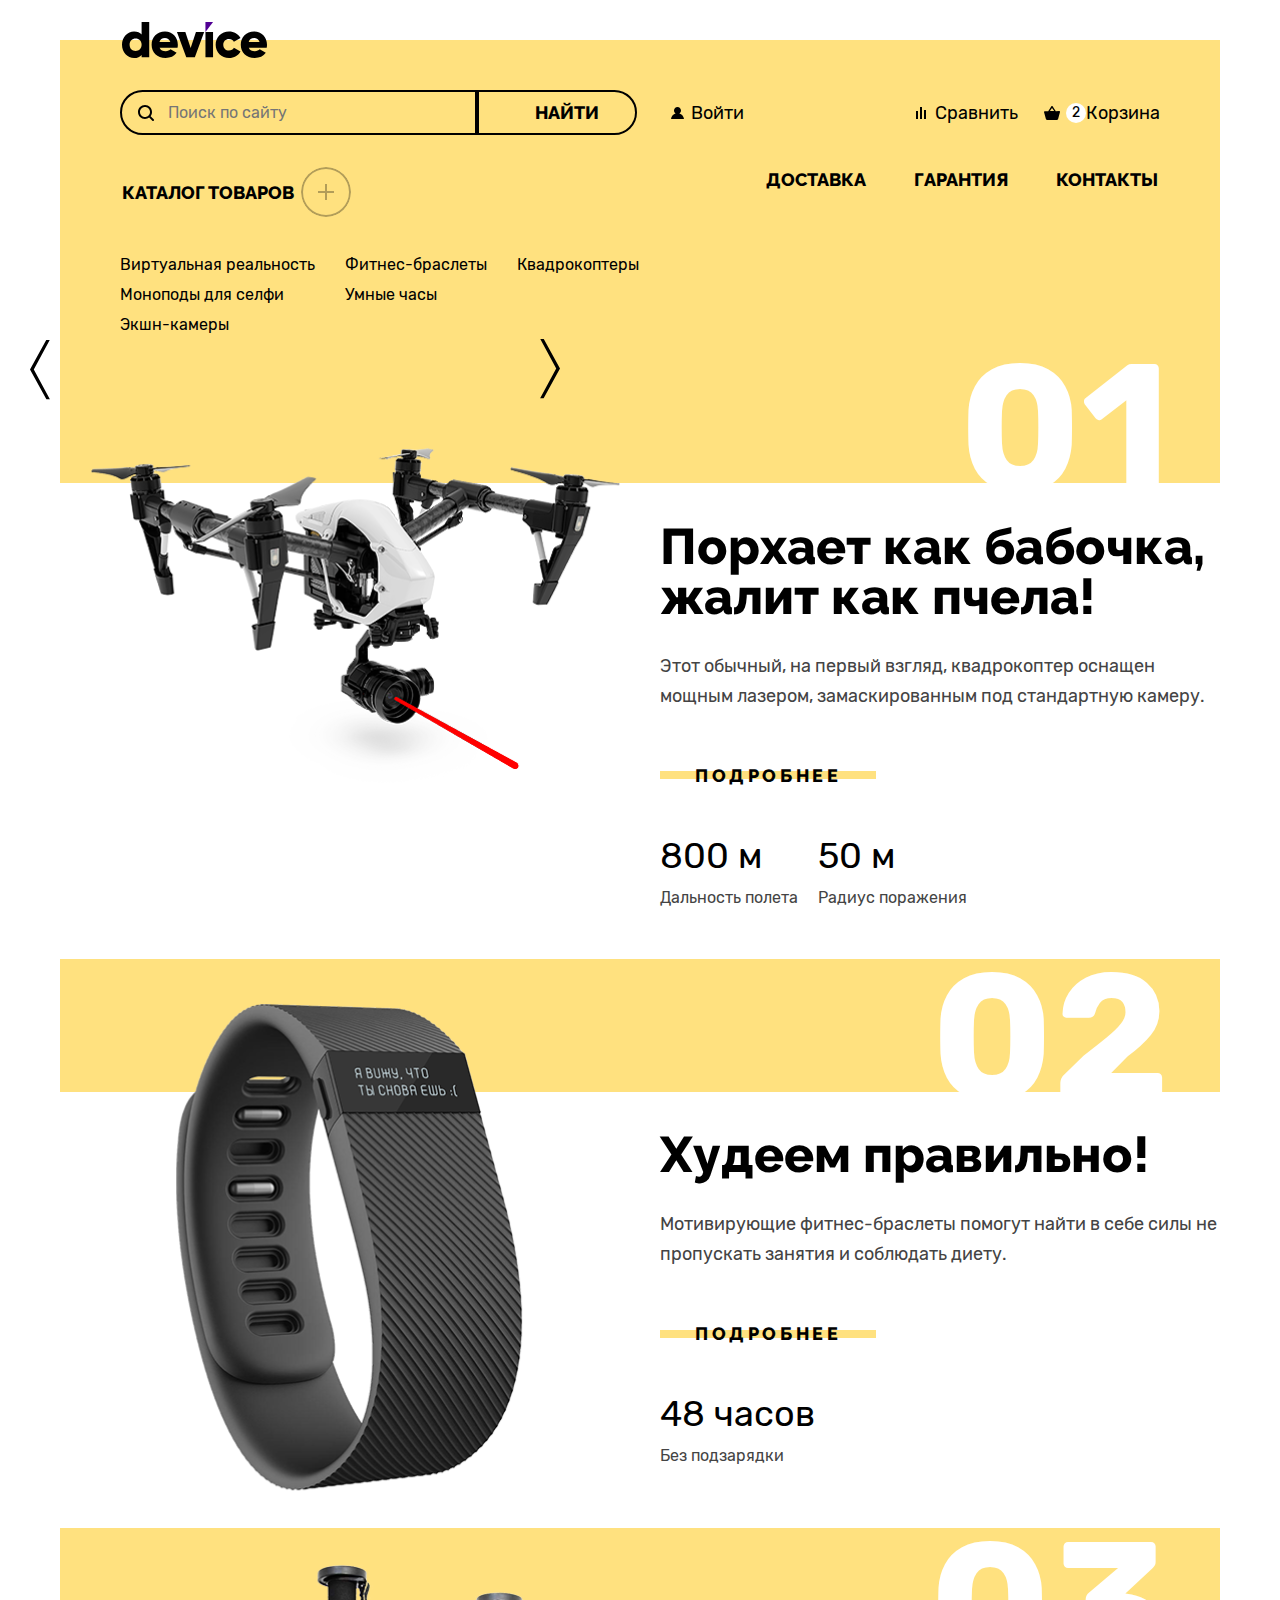
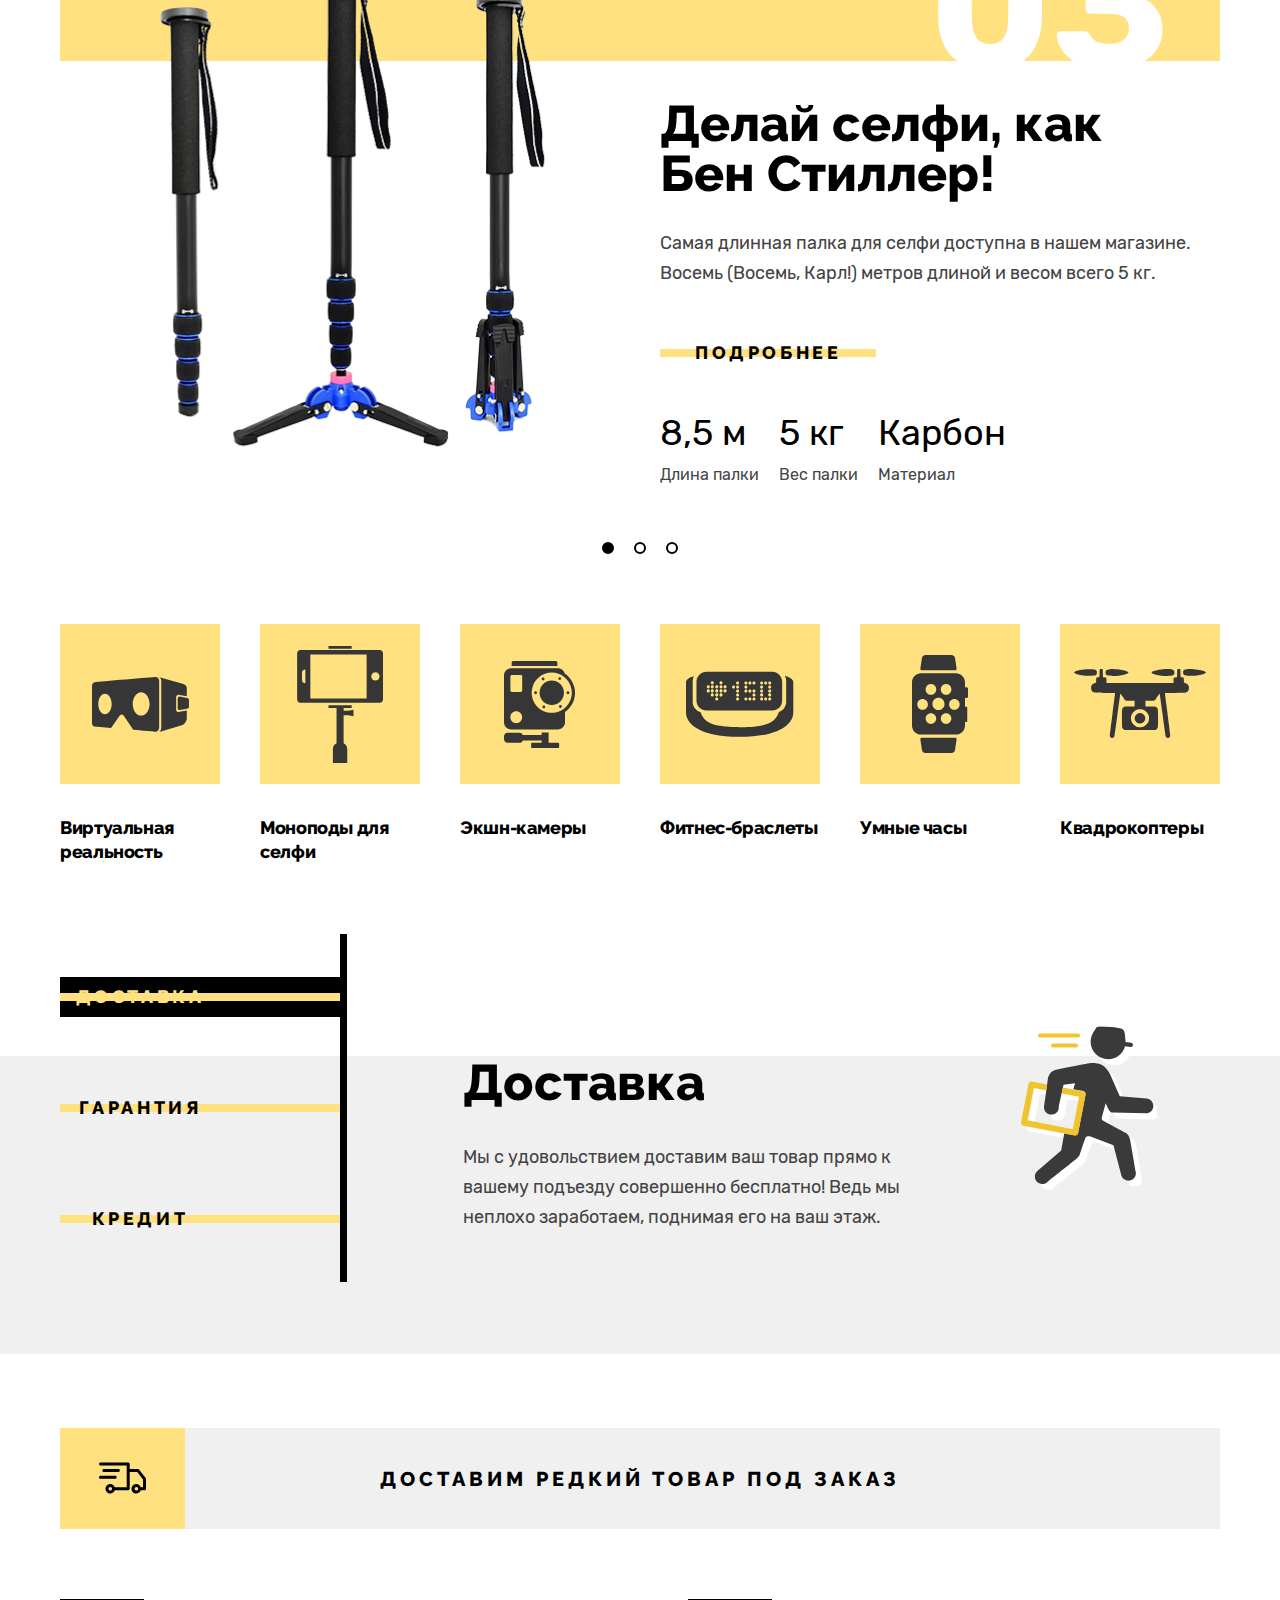
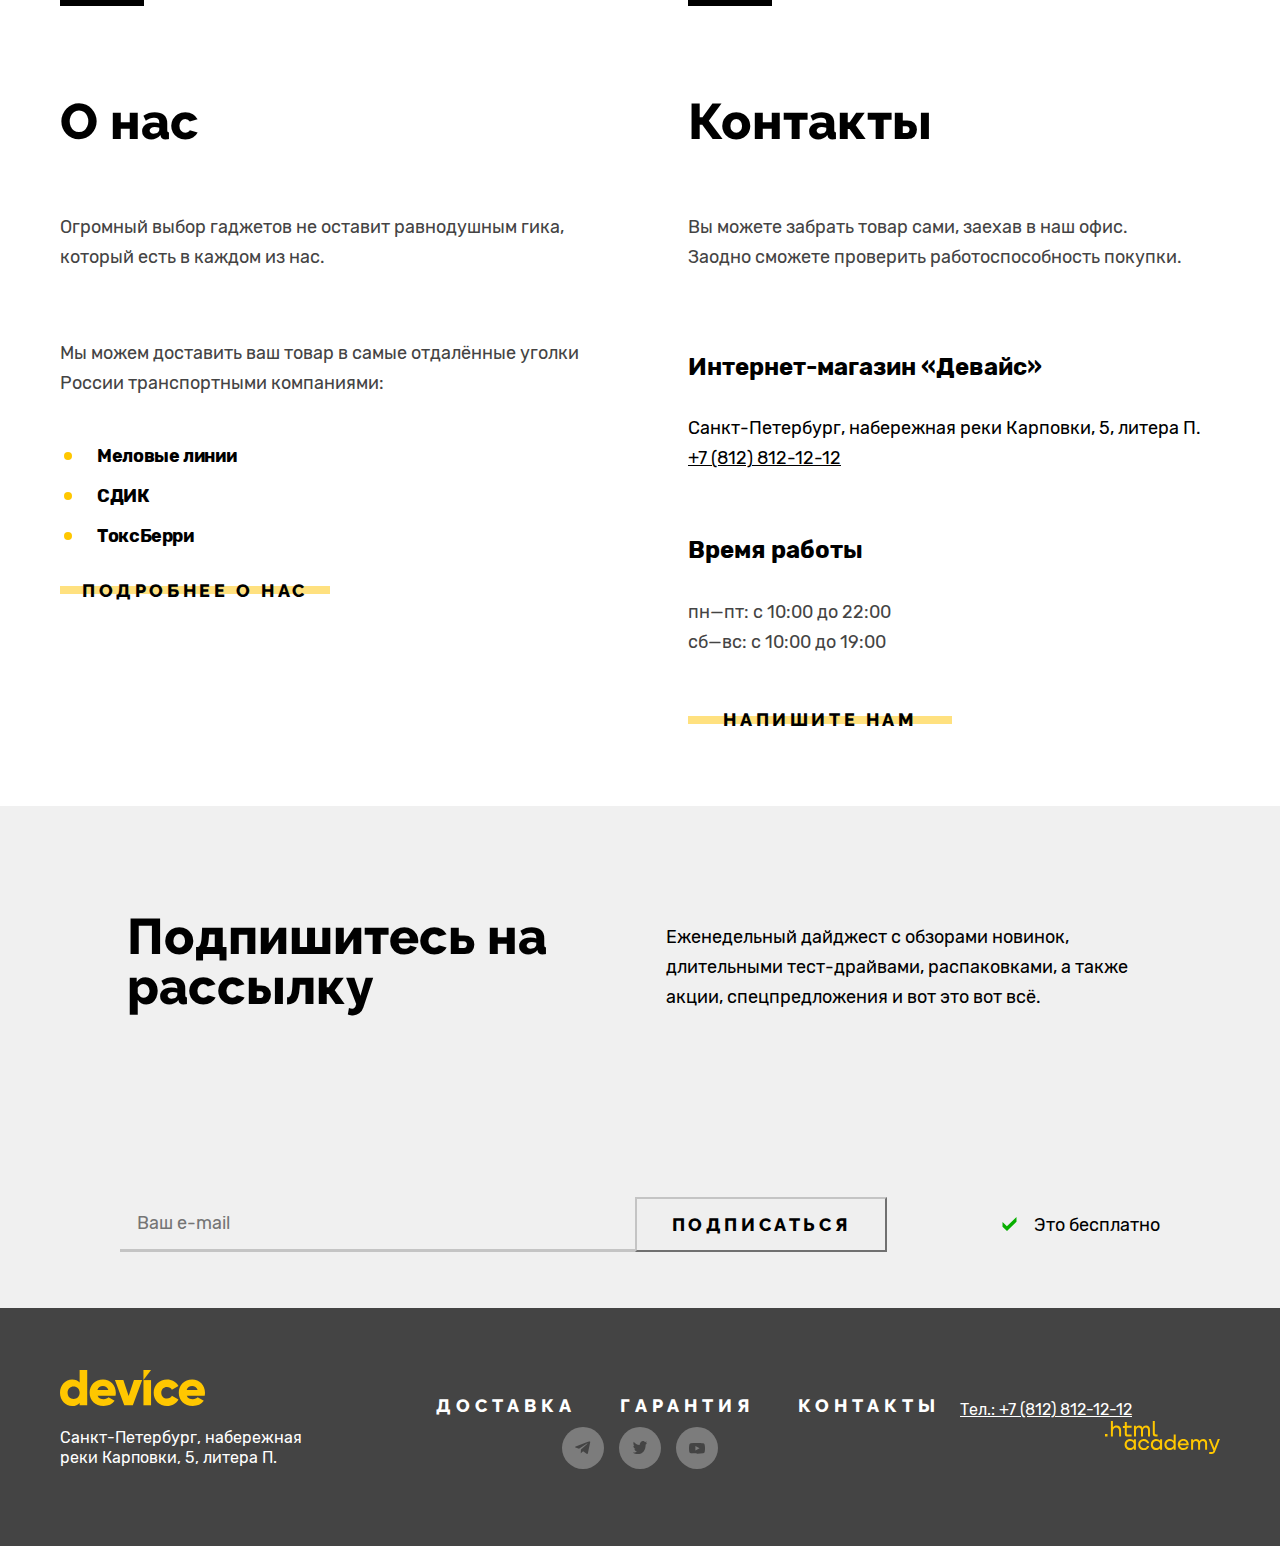
==== commit 1327820f: "редактирует проект" ====
--- a/index.html
+++ b/index.html
@@ -9,335 +9,336 @@
 
   <body>
     <!-- Шапка -->
-    <div class="page-container">
-      <header class="page-header">
-        <div class="page-header-container">
-          <a class="logo-header" href="#">
-            <svg width="145" height="36" xmlns="http://www.w3.org/2000/svg">
-              <g clip-path="url(#a)">
-                <path
-                  d="M27.2 0v35.3h-7.6v-2.4c-1.7 1.9-4.1 3.1-7.5 3.1C5.5 36 0 30.2 0 22.7 0 15.2 5.5 9.4 12.1 9.4c3.4 0 5.9 1.2 7.5 3.1V0h7.6Zm-7.6 22.7c0-3.8-2.5-6.2-6-6.2s-6 2.4-6 6.2c0 3.8 2.5 6.2 6 6.2 3.5-.1 6-2.4 6-6.2ZM43.7 29.2c2.1 0 3.8-.8 4.8-1.9l6.1 3.5c-2.5 3.4-6.2 5.2-11 5.2-8.6 0-14-5.8-14-13.3C29.6 15.2 35 9.4 43 9.4c7.4 0 12.8 5.7 12.8 13.3 0 1.1-.1 2.1-.3 3H37.6c1 2.6 3.3 3.5 6.1 3.5Zm4.6-9.1c-.8-2.9-3.1-4-5.4-4-2.9 0-4.8 1.4-5.5 4h10.9ZM82.1 10.1l-9.3 25.2h-8.6l-9.3-25.2h8.4l5.3 16 5.3-16h8.2ZM83.4 10.1H91v25.2h-7.6V10.1ZM93.6 22.7c0-7.5 5.7-13.3 13.4-13.3 4.9 0 9.2 2.6 11.4 6.5l-6.6 3.8c-.9-1.8-2.7-2.8-4.9-2.8-3.3 0-5.7 2.4-5.7 5.8 0 3.5 2.4 5.8 5.7 5.8 2.2 0 4.1-1.1 4.9-2.8l6.6 3.8C116.3 33.4 112 36 107 36c-7.7 0-13.4-5.8-13.4-13.3ZM132.8 29.2c2.1 0 3.8-.8 4.8-1.9l6.1 3.5c-2.5 3.4-6.2 5.2-11 5.2-8.6 0-14-5.8-14-13.3 0-7.5 5.5-13.3 13.4-13.3 7.4 0 12.8 5.7 12.8 13.3 0 1.1-.1 2.1-.3 3h-17.9c1 2.6 3.3 3.5 6.1 3.5Zm4.7-9.1c-.8-2.9-3.1-4-5.4-4-2.9 0-4.8 1.4-5.5 4h10.9Z"
-                  fill="#000" />
-                <path d="M83.4 0v10.1L91 0h-7.6Z" fill="#510094" />
-              </g>
-              <defs>
-                <clipPath id="a">
-                  <path fill="#fff" d="M0 0h145v36H0z" />
-                </clipPath>
-              </defs>
-            </svg>
-            <span class="visually-hidden">Логотип интернет-магазина «Device»</span>
-          </a>
-          <div class="page-header-user">
-            <form class="search" action="" method="get">
-              <span class="visually-hidden">Напишите ваш запрос на поиск по сайту</span>
-              <input class="search-header" placeholder="Поиск по сайту" type="search">
-              <button class="button button-find" type="submit">Найти</button>
-            </form>
-            <ul class="user-navigation">
-              <li class="user-navigation-item">
-                <button class="button navigation-link-login" href="#">Войти</button>
-              </li>
-              <li class="user-navigation-item">
-                <button class="button navigation-link-compare" href="#">Сравнить</a>
-              </li>
-              <li class="user-navigation-item">
-                <button class="button navigation-link-basket" href="#">Корзина</a>
-              </li>
-            </ul>
-          </div>
-          <nav class="navigation">
-          <ul>
+    <header class="page-header">
+      <div class="page-container container">
+        <a class="logo-header" href="index.html" aria-current="page">
+          <img src="images/logo.svg" width="145" height="36" alt="Логотип компании Device.">
+          <span class="visually-hidden">Логотип интернет-магазина «Device»</span>
+        </a>
+        <div class="page-header-user">
+          <form class="search" action="https://echo.htmlacademy.ru" method="get">
+            <label class="label-form-search visually-hidden">Напишите ваш запрос на поиск по сайту</label>
+            <input class="search-header" placeholder="Поиск по сайту" type="search">
+            <button class="button button-find" type="submit">Найти</button>
+          </form>
+          <ul class="menu-user list-reset">
+            <li class="menu-user-item ">
+              <a class="menu-user-link menu-user-link-login" href="#">Войти</a>
+            </li>
+            <li class="menu-user-item ">
+              <a class="menu-user-link menu-user-link-compare" href="#">Сравнить</a>
+            </li>
+            <li class="menu-user-item  menu-user-item-basket">
+              <a class="menu-user-link menu-user-link-basket" href="#">
+                <span class="menu-user-link-num">2</span>
+                Корзина</a>
+            </li>
+          </ul>
+        </div>
+        <nav class="navigation">
+          <ul class="header-nav list-reset">
+            <li class="navigation-item navigation-item-catalog">
+              <a class="navigation-link navigation-link-catalog" href="catalog.html">Каталог товаров</a>
+              <div class="navigation-catalog-container">
+                <ul class="grop-down-navigation grop-down-navigation-mobile list-reset">
+                  <li class="drop-down-catalog">
+                    <a class="drop-down-catalog-link" href="#">Виртуальная реальность</a>
+                  </li>
+                  <li class="drop-down-catalog">
+                    <a class="drop-down-catalog-link" href="catalog.html">Моноподы для cелфи</a>
+                  </li>
+                  <li class="drop-down-catalog">
+                    <a class="drop-down-catalog-link" href="#">Экшн-камеры</a>
+                  </li>
+                </ul>
+                <ul class="grop-down-navigation grop-down-navigation-smart list-reset">
+
+                  <li class="drop-down-catalog">
+                    <a class="drop-down-catalog-link" href="#">Фитнес-браслеты</a>
+                  </li>
+                  <li class="drop-down-catalog">
+                    <a class="drop-down-catalog-link" href="#">Умные часы</a>
+                  </li>
+                </ul>
+                <ul class="grop-down-navigation grop-down-navigation-video list-reset">
+                  <li class="drop-down-catalog">
+                    <a class="drop-down-catalog-link" href="#">Квадрокоптеры</a>
+                  </li>
+                </ul>
+              </div>
+            </li>
             <li class="navigation-item">
-              <a class="navigation-link" href="#">Каталог товаров</a>
-              <ul class="grop-down-navigation">
-                <li class="drop-down-catalog">
-                  <ul class="drop-down-catalog-products">
-                    <li class="drop-down-catalog-item">
-                      <a class="drop-down-catalog-link" href="#">Виртуальная реальность</a>
-                    </li>
-                    <li class="drop-down-catalog-item">
-                      <a class="drop-down-catalog-link" href="catalog.html">Моноподы для cелфи</a>
-                    </li>
-                    <li class="drop-down-catalog-item">
-                      <a class="drop-down-catalog-link" href="#">Экшн-камеры</a>
-                    </li>
-                  </ul>
-                </li>
-                <li class="drop-down-catalog">
-                  <ul class="drop-down-catalog-products">
-                    <li class="drop-down-catalog-item">
-                      <a class="drop-down-catalog-link" href="#">Фитнес-браслеты</a>
-                    </li>
-                    <li class="drop-down-catalog-item">
-                      <a class="drop-down-catalog-link" href="#">Умные часы</a>
-                    </li>
-                  </ul>
-                </li>
-                <li class="drop-down-catalog">
-                  <ul class="drop-down-catalog-products">
-                    <li class="drop-down-catalog-item">
-                      <a class="drop-down-catalog-link" href="#">Квадрокоптеры</a>
-                    </li>
-                  </ul>
-                </li>
-              </ul>
-            </li>
-            <li class="navigation-item">
-              <a class="navigation-link" href="#">Доставка</a>
+              <a class="navigation-link" href="#delivery">Доставка</a>
             </li>
             <li class="navigation-item">
               <a class="navigation-link" href="#">Гарантия</a>
             </li>
             <li class="navigation-item">
-              <a class="navigation-link" href="#">Контакты</a>
-            </li>
-          </ul>
-          </nav>
-      </header>
-      <!-- Главная страница -->
-      <main class="main-index">
-        <div class="main-container-index">
-          <h1 class="visually-hidden">Интернет-магазин гаджетов</h1>
-          <section class="ad-block">
-            <h2 class="visually-hidden">Блок с рекламными товарами</h2>
-            <ol class="advertisement">
-              <li class="promotional-product">
-                <div class="first-product">
-                  <h3 class="visually-hidden">Квадрокоптер с лазером</h3>
-                  <img class="product-image" src="images/quadrocopter.svg" width="560" height="560"
-                    alt="Квадракоптер с лазерном замаскированным под стандартную камеру.">
-                  <div class="product-information">
-                    <h4 class="product-title">Порхает как бабочка, жалит как пчела!</h4>
-                    <p class="product-description">Этот обычный, на первый взгляд, квадрокоптер оснащен мощным лазером,
-                      замаскированным под стандартную камеру.</p>
-                    <a class="button-more" href="#">Подробнее</a>
-                    <dl class="product-characteristics">
-                      <div>
-                        <dt class="product-features">Дальность полета</dt>
-                        <dd class="product-parameters">800 м</dd>
-                      </div>
-                      <div>
-                        <dt class="product-features">Радиус поражения</dt>
-                        <dd class="product-parameters">50 м</dd>
-                      </div>
-                    </dl>
-                  </div>
-                </div>
-              </li>
-              <li class="promotional-product">
-                <div class="second-product">
-                  <h3 class="visually-hidden">Фитнес часы</h3>
-                  <img class="product-image" src="images/fitness-watch.svg" width="560" height="560"
-                    alt="Фитнес часы для похудения">
-                  <div class="product-information">
-                    <h4 class="product-title">Худеем правильно!</h4>
-                    <p class="product-description">Мотивирующие фитнес-браслеты помогут найти в себе силы не пропускать
-                      занятия и соблюдать диету.</p>
-                    <a class="button-more" href="#">Подробнее</a>
-                    <dl class="product-characteristics">
-                      <div>
-                        <dt class="product-features">Без подзарядки</dt>
-                        <dd class="product-parameters">48 часов</dd>
-                      </div>
-                    </dl>
-                  </div>
-                </div>
-              </li>
-              <li class="promotional-product">
-                <div class="third-product">
-                  <h3 class="visually-hidden">Селфи-палка</h3>
-                  <img class="product-image" src="images/selfie-stick.svg" width="560" height="560"
-                    alt="Фитнес часы для похудения">
-                  <div class="product-information">
-                    <h4 class="product-title">Делай селфи,
-                      как Бен Стиллер!</h4>
-                    <p class="product-description">Самая длинная палка для селфи доступна в нашем магазине. Восемь
-                      (Восемь, Карл!) метров длиной и весом всего 5 кг.</p>
-                    <a class="button-more" href="#">Подробнее</a>
-                    <dl class="product-characteristics">
-                      <div>
-                        <dt class="product-features">Длина палки</dt>
-                        <dd class="product-parameters">8,5 м</dd>
-                      </div>
-                      <div>
-                        <dt class="product-features">Вес палки</dt>
-                        <dd class="product-parameters">5 кг</dd>
-                      </div>
-                      <div>
-                        <dt class="product-features">Материал</dt>
-                        <dd class="product-parameters">Карбон</dd>
-                      </div>
-                    </dl>
-                  </div>
-                </div>
-              </li>
-          </section>
-          <section class="products">
-            <h2 class="visually-hidden">Другие категории товаров имеющиеся у нас в магазине</h2>
-            <ul class="product-range">
-              <li class="product">
-                <p class="product-name">Виртуальная реальность</p>
-              </li>
-              <li class="product">
-                <p class="product-name">Моноподы
-                  для селфи</p>
-              </li>
-              <li class="product">
-                <p class="product-name">Экшн-камеры</p>
-              </li>
-              <li class="product">
-                <p class="product-name">Фитнес-браслеты</p>
-              </li>
-              <li class="product">
-                <p class="product-name">Умные часы</p>
-              </li>
-              <li class="product">
-                <p class="product-name">Квадрокоптеры</p>
-              </li>
+              <a class="navigation-link" href="#contacts">Контакты</a>
+            </li>
+          </ul>
+        </nav>
+      </div>
+    </header>
+    <!-- Главная страница -->
+    <main class="main main-index">
+      <!-- <div class="main-container-index"> -->
+      <h1 class="visually-hidden">Интернет-магазин гаджетов</h1>
+      <section class="slider">
+        <div class="slider-container container">
+          <h2 class="visually-hidden">Блок с рекламными товарами</h2>
+          <ol class="slider-list list-reset">
+            <li class="slider-item slider-item-active">
+              <h3 class="visually-hidden">Квадрокоптер с лазером</h3>
+              <div class="slider-images">
+                <img class="product-image" src="images/quadrocopter.svg" width="560" height="560"
+                  alt="Квадракоптер с лазерном замаскированным под стандартную камеру.">
+              </div>
+              <div class="slider-info">
+                <h4 class="slider-title title">Порхает как бабочка, жалит как пчела!</h4>
+                <p class="slider-description">Этот обычный, на первый взгляд, квадрокоптер оснащен мощным лазером,
+                  замаскированным под стандартную камеру.</p>
+                <a class="slider-button button button-light button-more" href="#">Подробнее</a>
+                <dl class="slider-params">
+                  <div class="slider-params-item">
+                    <dt class="slider-key">800 м</dt>
+                    <dd class="slider-value">Дальность полета</dd>
+                  </div>
+                  <div>
+                    <dt class="slider-key">50 м</dt>
+                    <dd class="slider-value">Радиус поражения</dd>
+                  </div>
+                </dl>
+              </div>
+            </li>
+            <li class="slider-item">
+              <h3 class="visually-hidden">Фитнес часы</h3>
+              <div class="slider-images">
+                <img class="product-image" src="images/fitness-watch.svg" width="560" height="560"
+                  alt="Фитнес часы для похудения.">
+              </div>
+              <div class="slider-info">
+                <h4 class="slider-title title">Худеем правильно!</h4>
+                <p class="slider-description">Мотивирующие фитнес-браслеты помогут найти в себе силы не пропускать
+                  занятия и соблюдать диету.</p>
+                <a class="slider-button button button-light button-more" href="#">Подробнее</a>
+                <dl class="slider-params">
+                  <div class="slider-params-item">
+                    <dt class="slider-key">48 часов</dt>
+                    <dd class="slider-value">Без подзарядки</dd>
+                  </div>
+                </dl>
+              </div>
+            </li>
+            <li class="slider-item">
+              <h3 class="visually-hidden">Селфи-палка</h3>
+              <div class="slider-images">
+                <img class="product-image" src="images/selfie-stick.svg" width="560" height="560" alt="Селфи-палка">
+              </div>
+              <div class="slider-info">
+                <h4 class="slider-title title">Делай селфи,
+                  как Бен Стиллер! </h4>
+                <p class="slider-description">Самая длинная палка для селфи доступна в нашем магазине. Восемь (Восемь,
+                  Карл!) метров длиной и весом всего 5 кг.
+                </p>
+                <a class="slider-button button button-light button-more" href="#">Подробнее</a>
+                <dl class="slider-params">
+                  <div class="slider-params-item">
+                    <dt class="slider-key">8,5 м</dt>
+                    <dd class="slider-value">Длина палки</dd>
+                  </div>
+                  <div class="slider-params-item">
+                    <dt class="slider-key">5 кг</dt>
+                    <dd class="slider-value">Вес палки</dd>
+                  </div>
+                  <div class="slider-params-item">
+                    <dt class="slider-key">Карбон</dt>
+                    <dd class="slider-value">Материал</dd>
+                  </div>
+                </dl>
+              </div>
+            </li>
+          </ol>
+          <div class="slider-arrows-container">
+            <button class="slider-arrow slider-arrow-prev" type="button" aria-label="Предыдущий слайд"></button>
+            <button class="slider-arrow slider-arrow-next" type="button" aria-label="Следующий слайд"></button>
+          </div>
+          <ol class="slider-pagination-list list-reset">
+            <li class="slider-pagination-item">
+              <button class="slider-pagination-button slider-pagination-button-active" type="button"
+                aria-label="Слайд 1"></button>
+            </li>
+            <li class="slider-pagination-item">
+              <button class="slider-pagination-button" type="button" aria-label="Слайд 2"></button>
+            </li>
+            <li class="slider-pagination-item">
+              <button class="slider-pagination-button" type="button" aria-label="Слайд 3"></button>
+            </li>
+          </ol>
+        </div>
+      </section>
+      <section class="products">
+        <div class="products-container container">
+          <h2 class="visually-hidden">Другие категории товаров имеющиеся у нас в магазине</h2>
+          <ul class="product-list-main list-reset">
+            <li class="product-item">
+              <a class="product-link product-link-vr" href="#">Виртуальная реальность</a>
+            </li>
+            <li class="product-item">
+              <a class="product-link product-link-monopods" href="#">Моноподы
+                для селфи</a>
+            </li>
+            <li class="product-item">
+              <a class="product-link product-link-action-cameras" href="#">Экшн-камеры</a>
+            </li>
+            <li class="product-item">
+              <a class="product-link product-link-fitness-bracelet" href="#">Фитнес-браслеты</a>
+            </li>
+            <li class="product-item">
+              <a class="product-link product-link-watch" href="#">Умные часы</a>
+            </li>
+            <li class="product-item">
+              <a class="product-link product-link-quadrocopter" href="#">Квадрокоптеры</a>
+            </li>
+          </ul>
+        </div>
+      </section>
+      <section class="services">
+        <div class="services-container container">
+          <h2 class="visually-hidden">Сервис</h2>
+          <ul class="services-tabs list-reset">
+            <li class="services-tab-item service-tab-item-active">
+              <button class="services-tab-link services-tab-link-active button-service button-light"
+                type="button ">Доставка</button>
+            </li>
+            <li class="services-tab-item service-tab-item">
+              <button class="services-tab-link button-service button-light" type="button ">Гарантия</button>
+            </li>
+            <li class="services-tab-item service-tab-item">
+              <button class="services-tab-link button-service button-light" type="button ">Кредит</button>
+            </li>
+          </ul>
+          <ul class="service-list list-reset">
+            <li class="service-item service-item-delivery service-item-active">
+              <h3 class="service-title title">Доставка</h3>
+              <p class="services-text">Мы с удовольствием доставим ваш товар прямо к вашему подъезду
+                совершенно бесплатно! Ведь мы неплохо заработаем, поднимая его на ваш этаж.</p>
+            </li>
+            <li class="service-item service-item-guarantee">
+              <h3 class="service-title title">Гарантия</h3>
+              <p class="services-text">Если из-за возгорания купленного у нас товара у вас сгорит дом
+                — не переживайте, мы выдадим вам новый. Товар, не дом, конечно же.</p>
+            </li>
+            <li class="service-item service-item-credit">
+              <h3 class="service-title title">Кредит</h3>
+              <p class="services-text">Залезть в долговую яму стало проще! Кредитные консультанты
+                подберут для вас наиболее выгодные условия кредита. Выгодные для банка, разумеется.</p>
+            </li>
+          </ul>
+        </div>
+      </section>
+      <div class="product-delivery container">
+        <a class="product-delivery-link" href="#">Доставим редкий товар под заказ</a>
+      </div>
+      <section class="information-store">
+        <div class="information-store-container container">
+          <h2 class="visually-hidden">Информация о нас</h2>
+          <div class="about-us">
+            <h3 class="about-title title">О нас</h3>
+            <p class="about-text">Огромный выбор гаджетов не оставит равнодушным гика, который есть в каждом из нас.
+            </p>
+            <p class="about-text">Мы можем доставить ваш товар в самые отдалённые уголки России транспортными
+              компаниями:</p>
+            <ul class="about-list list-reset">
+              <li class="about-item">Меловые линии</li>
+              <li class="about-item">СДИК</li>
+              <li class="about-item">ТоксБерри</li>
             </ul>
-          </section>
-          <section class="store-service">
-            <h2 class="visually-hidden">Сервис</h2>
-            <div class="service">
-              <button class="button-service button-service-delivery" type="button ">Доставка</button>
-              <button class="button-service button-service-guarantee" type="button">Гарантия</button>
-              <button class="button-service button-service-credit" type="button">Кредит</button>
+            <a class="about-button button button-light" href="#">Подробнее о нас</a>
+          </div>
+          <div class="contacts-information">
+            <h3 class="about-title title">Контакты</h3>
+            <p class="about-text">Вы можете забрать товар сами, заехав в наш офис. <br>Заодно сможете проверить
+              работоспособность покупки.</p>
+            <address class="about-address">
+              <h4 class="about-title-small">Интернет-магазин «Девайс»</h4>
+              <span class="info-adress">Санкт-Петербург, набережная реки Карповки, 5, литера П.</span>
+              <a class="about-link" href="tel:+78128121212">+7 (812) 812-12-12</a>
+            </address>
+            <div class="about-schedule">
+              <h4 class="about-title-small">Время работы</h4>
+              <p class="about-text">пн—пт: с 10:00 до 22:00 <br>сб—вс: с 10:00 до 19:00</p>
             </div>
-            <ul class="store-service-list">
-              <li class="store-service-item">
-                <div class="store-service-delivery">
-                  <h4 class="service-title service-title-delivery">Доставка</h4>
-                  <p class="service-description-delivery">Мы с удовольствием доставим ваш товар прямо к вашему подъезду
-                    совершенно бесплатно! Ведь мы неплохо заработаем, поднимая его на ваш этаж.</p>
-                </div>
-              </li>
-              <li class="store-service-item">
-                <div class="store-service-delivery">
-                  <h4 class="service-title service-title-guarantee">Гарантия</h4>
-                  <p class="service-description-delivery">Если из-за возгорания купленного у нас товара у вас сгорит дом
-                    — не переживайте, мы выдадим вам новый. Товар, не дом, конечно же.</p>
-                </div>
-              </li>
-              <li class="store-service-item">
-                <div class="store-service-delivery">
-                  <h4 class="service-title service-title-credit">Кредит</h4>
-                  <p class="service-description-delivery">Залезть в долговую яму стало проще! Кредитные консультанты
-                    подберут для вас наиболее выгодные условия кредита. Выгодные для банка, разумеется.</p>
-                </div>
-              </li>
-            </ul>
-          </section>
-          <section class="product-delivery">
-            <h2 class="visually-hidden">Доставка товара под заказ</h2>
-            <button class="button-delivery" type="button">Доставим редкий товар под заказ</button>
-          </section>
-          <section class="information-store">
-            <h2 class="visually-hidden">Информация о нас</h2>
-            <div class="about-us">
-              <p class="service-title about-store">О нас</p>
-              <p class="store-description">Огромный выбор гаджетов не оставит равнодушным гика, который есть в каждом из
-                нас.</p>
-              <p class="delivery-firm">Мы можем доставить ваш товар в самые отдалённые уголки России транспортными
-                компаниями:</p>
-              <ol class="list-firm">
-                <li class="names-firm">
-                  <p class="firm">Меловые линии</p>
-                </li>
-                <li class="names-firm">
-                  <p class="firm">СДИК</p>
-                </li>
-                <li class="names-firm">
-                  <p class="firm">ТоксБерри</p>
-                </li>
-              </ol>
-              <button class="button-more button-more-about-us">Подробнее о нас</button>
-            </div>
-            <div class="contacts-information">
-              <p class="service-title contacts">Контакты</p>
-              <p class="contacts-description">Вы можете забрать товар сами, заехав в наш офис. Заодно сможете проверить
-                работоспособность покупки.</p>
-              <div class="address-store">
-                <p class="online-store">Интернет-магазин «Девайс»</p>
-                <p class="address">Санкт-Петербург, набережная реки Карповки, 5, литера П.</p>
-                <p class="telephone">+7 (812) 812-12-12</p>
-              </div>
-              <div class="office-hours">
-                <p class="workday">Время работы</p>
-                <p class="time">пн—пт: с 10:00 до 22:00<br>сб—вс: с 10:00 до 19:00</p>
-              </div>
-              <button class="button-more button-connection">Напишите нам</button>
-            </div>
-          </section>
-          <section class="mailing">
-            <h2 class="visually-hidden">Подписка на рассылку на наш интернет-магазин</h2>
-            <div class="newsletter">
-              <p class="service-title subscribe">Подпишитесь
-                на рассылку</p>
-              <p class="subscribe-description">Еженедельный дайджест с обзорами новинок,
-                длительными тест-драйвами, распаковками, а также акции, спецпредложения и вот это вот всё.</p>
-            </div>
-            <div class="subscription-form">
-              <form class="newsletter-form" action="https://echo.htmlacademy.ru/" method="post">
-                <label class="newsletter-label">
-                  <span class="visually-hidden">Напишите ваш E-mail</span>
-                  <input class="button-mail" type="email" name="E-mail" placeholder="Ваш e-mail" required="">
-                </label>
-                <button class="button-more button-subscribe button-used" type="submit">Подписаться</button>
-              </form>
-              <p class="information-subscription">Это бесплатно</p>
-            </div>
-          </section>
-        </div>
-      </main>
-      <!-- Подвал -->
-      <footer class="page-footer">
+            <a class="about-button button button-light" href="#">Напишите нам </a>
+          </div>
+        </div>
+      </section>
+      <section class="mailing">
+        <div class="mailing-container container">
+          <h2 class="mailing-title title">Подпишитесь на рассылку</h2>
+          <p class="mailing-description">Еженедельный дайджест с обзорами новинок, длительными тест-драйвами,
+            распаковками, а также акции, спецпредложения и вот это вот всё.</p>
+          <form class="mailing-form" action="https://echo.htmlacademy.ru/" method="post">
+            <label class="visually-hidden" for="subscribe-email">Напишите ваш E-mail</label>
+            <input class="mailing-input" type="email" name="E-mail" id="subscribe-email" placeholder="Ваш e-mail"
+              required="">
+            <button class="mailing-submit button button-dark" type="submit">Подписаться</button>
+          </form>
+          <p class="mailing-note">Это бесплатно</p>
+        </div>
+      </section>
+    </main>
+    <!-- Подвал -->
+    <footer class="page-footer">
+      <div class="page-footer-wrapper container">
         <h2 class="visually-hidden">Контактные данные интернет-магазина и быстрая навигация по интернет-магазину</h2>
         <div class="page-footer-container">
           <section class="store-contacts">
-            <a class="logo-footer">
-              <svg width="145" height="36" xmlns="http://www.w3.org/2000/svg">
-                <path
-                  d="M27.22 0v35.3h-7.6v-2.4c-1.7 1.9-4.1 3.1-7.51 3.1C5.5 36 0 30.2 0 22.7 0 15.2 5.5 9.4 12.1 9.4c3.41 0 5.91 1.2 7.51 3.1V0h7.6Zm-7.6 22.7c0-3.8-2.5-6.2-6.01-6.2-3.5 0-6 2.4-6 6.2 0 3.8 2.5 6.2 6 6.2 3.5-.1 6-2.4 6-6.2ZM43.73 29.2c2.1 0 3.8-.8 4.8-1.9l6.1 3.5c-2.5 3.4-6.2 5.2-11 5.2-8.6 0-14.01-5.8-14.01-13.3 0-7.5 5.4-13.3 13.41-13.3 7.4 0 12.8 5.7 12.8 13.3 0 1.1-.1 2.1-.3 3h-17.9c1 2.6 3.3 3.5 6.1 3.5Zm4.6-9.1c-.8-2.9-3.1-4-5.4-4-2.9 0-4.8 1.4-5.5 4h10.9ZM82.16 10.1l-9.31 25.2h-8.6l-9.31-25.2h8.4l5.3 16 5.31-16h8.2ZM83.46 10.1h7.6v25.2h-7.6V10.1ZM93.66 22.7c0-7.5 5.7-13.3 13.41-13.3 4.9 0 9.21 2.6 11.41 6.5l-6.6 3.8c-.9-1.8-2.7-2.8-4.9-2.8-3.3 0-5.71 2.4-5.71 5.8 0 3.5 2.4 5.8 5.7 5.8 2.2 0 4.1-1.1 4.9-2.8l6.61 3.8c-2.1 3.9-6.4 6.5-11.4 6.5-7.71 0-13.42-5.8-13.42-13.3ZM132.9 29.2c2.1 0 3.8-.8 4.8-1.9l6.1 3.5c-2.5 3.4-6.2 5.2-11 5.2-8.61 0-14.02-5.8-14.02-13.3 0-7.5 5.5-13.3 13.41-13.3 7.4 0 12.81 5.7 12.81 13.3 0 1.1-.1 2.1-.3 3h-17.91c1 2.6 3.3 3.5 6.1 3.5Zm4.7-9.1c-.8-2.9-3.1-4-5.4-4-2.91 0-4.81 1.4-5.51 4h10.9ZM83.46 0v10.1L91.06 0h-7.6Z"
-                  fill="#FFC700" />
-              </svg>
+            <a class="logo-footer" href="index.html" aria-current="page">
+              <img src="images/logo-footer.svg" width="145" height="36" alt="Логотип компании Device.">
             </a>
             <p class="store-address">Санкт-Петербург, набережная
               реки Карповки, 5, литера П.</p>
           </section>
           <section class="store-menu">
-            <ul class="store-navigation">
-              <li class="navigation-links">
-                <a class="navigation-link shipping" href="#">Доставка</a>
-              </li>
-              <li class="navigation-links">
-                <a class="navigation-link guarantee" href="#">Гарантия</a>
-              </li>
-              <li class="navigation-links">
-                <a class="navigation-link contacts-store" href="#">Контакты</a>
+            <ul class="footer-nav list-reset">
+              <li class="nav-item">
+                <a class="nav-link" href="#delivery">Доставка</a>
+              </li>
+              <li class="nav-item">
+                <a class="nav-link" href="#">Гарантия</a>
+              </li>
+              <li class="nav-item">
+                <a class="nav-link" href="#contacts">Контакты</a>
               </li>
             </ul>
-            <ul class="social">
-              <li class="social-network button-telegram">
-                <a class="social-link" href="#"></a>
-                <span class="visually-hidden">Телеграмм</span>
-              </li>
-              <li class="social-network button-youtube">
-                <a class="social-link" href="#"></a>
-                <span class="visually-hidden">Youtube</span>
-              </li>
-              <li class="social-network button-twitter">
-                <a class="social-link" href="#"></a>
-                <span class="visually-hidden">Твиттер</span>
+            <ul class="social list-reset">
+              <li class="social-item">
+                <a class="social-link social-link-telegram" href="https://t.me/htmlacademy">
+                  <span class="visually-hidden">Telegram</span>
+                </a>
+              </li>
+              <li class="social-item">
+                <a class="social-link social-link-youtube" href="https://www.youtube.com/user/htmlacademyru">
+                  <span class="visually-hidden">Youtube</span>
+                </a>
+              </li>
+              <li class="social-item">
+                <a class="social-link social-link-twitter" href="https://twitter.com/htmlacademy_ru">
+                  <span class="visually-hidden">Твиттер</span>
+                </a>
               </li>
             </ul>
           </section>
           <section class="information-footer">
             <a class="contacts-address-phone" href="tel:+78128121212">Тел.: +7 (812) 812-12-12</a>
-            <a class="academy-link" href="https://htmlacademy.ru/"></a>
+            <a class="academy-link" href="https://htmlacademy.ru/">
+              <span class="visually-hidden">HTMLAcademy</span>
+            </a>
           </section>
         </div>
-      </footer>
+      </div>
+    </footer>
     </div>
   </body>
 
--- a/styles/styles.css
+++ b/styles/styles.css
@@ -22,6 +22,10 @@
     font-display: swap;
 }
 
+.html {
+    height: 100%;
+}
+
 body {
     font-family: "Rubik", sans-serif;
     font-weight: 400;
@@ -29,27 +33,189 @@
     line-height: 30px;
     background-color: #ffffff;
     color: #000000;
+    height: 100%;
+    width: auto;
+
+    /* width: 1440px; */
+    display: flex;
+    flex-direction: column;
+    margin: 0;
 }
 
 .page-container {
-    background-color: #ffffff;
+    padding: 0 60px;
+    background-image: linear-gradient(180deg, #fff 20px, #ffe17f 20px);
+}
+
+.container {
+    width: 1040px;
+    margin: 0 auto;
 }
 
 /* Шапка */
+.page-header-user {
+    display: grid;
+    grid-template-columns: 517px 1fr;
+    align-items: center;
+    gap: 26px;
+    margin-bottom: 30px;
+}
+
+.page-header {
+    padding-top: 20px;
+}
+
+.logo-header {
+    display: block;
+    margin-bottom: 30px;
+    height: 36px;
+    width: 145px;
+    border: 2px solid transparent;
+}
+
+.page-header-container {
+    width: 1160px;
+    margin: 0 auto;
+    background-color: #FFE17F;
+}
+
+.menu-user {
+    display: flex;
+    flex-wrap: wrap;
+    align-items: center;
+    gap: 20px;
+}
+
+.menu-user-item:first-child {
+    margin-right: auto;
+}
+
+.menu-user-link-logaut {
+    padding: 0;
+    opacity: 0.3;
+}
+
+.list-reset {
+    list-style: none;
+    padding: 0;
+    margin: 0;
+}
+
+.label-form-search {
+    position: relative;
+    width: 100%;
+}
+
+.search {
+    display: grid;
+    grid-template-columns: 1fr auto;
+    align-items: start;
+}
 
 .search-header {
     font-family: "Rubik", sans-serif;
     font-weight: 400;
     font-size: 16px;
     line-height: 20px;
+    padding: 8px 15px 9px 46px;
+    border: 2px solid #000000;
+    border-radius: 50px 0 0 50px;
+    background-color: #FFE17F;
+    grid-column: 1 / 1;
+    display: block;
+    width: 100%;
+    height: 100%;
+    background-image: url(../images/icons/search.svg);
+    background-repeat: no-repeat;
+    background-size: 16px 16px;
+    background-position: 16px center;
+}
+
+.button-find {
+    width: 160px;
+    border: 2px solid #000000;
+    border-radius: 0 50px 50px 0;
+    padding: 10px 56px;
+    background-color: #FFE17F;
+    text-transform: none;
+    letter-spacing: normal;
+}
+
+.menu-user-link {
+    font-family: "Rubik", sans-serif;
+    font-weight: 400;
+    font-size: 18px;
+    line-height: 30px;
+    text-decoration: none;
+    color: #000000;
+    display: flex;
+    align-items: center;
+}
+
+.menu-user-link::before {
+    content: "";
+    width: 16px;
+    height: 14px;
+    padding-left: 12px;
+}
+
+.menu-user-link-login::before {
+    background: url(../images/icons/login.svg);
+    background-repeat: no-repeat;
+    background-position: center;
+}
+
+.menu-user-link-compare::before {
+    background: url(../images/icons/compare.svg);
+    background-repeat: no-repeat;
+    background-position: center;
+}
+
+.menu-user-link-basket::before {
+    background: url(../images/icons/basket.svg);
+    background-repeat: no-repeat;
+    background-position: center;
+}
+
+.menu-user-link-num {
+    content: "";
+    width: 20px;
+    height: 20px;
+    top: 5px;
+    left: -8px;
+    background-color: #fff;
+    border-radius: 50%;
+    display: flex;
+    justify-content: center;
+    align-items: center;
+    overflow: hidden;
+    font-size: 14px;
+    line-height: 17px;
+    color: #000;
+    z-index: 1;
 }
 
 .button {
-    font-family: "Rubik", sans-serif;
-    font-weight: 400;
-    font-size: 16px;
-    line-height: 20px;
+    font-family: "Raleway", sans-serif;
+    font-weight: 800;
+    font-size: 18px;
+    line-height: 21.13px;
     text-align: center;
+    text-decoration: none;
+    color: #000000;
+    text-transform: uppercase;
+}
+
+.header-nav {
+    display: flex;
+    flex-wrap: wrap;
+    justify-content: flex-end;
+    gap: 44px;
+    position: relative;
+}
+
+.navigation-item-catalog {
+    margin-right: auto;
 }
 
 .navigation-link {
@@ -60,6 +226,42 @@
     text-transform: uppercase;
     text-decoration: none;
     color: #000000;
+    position: relative;
+    border: 2px solid transparent;
+}
+
+.navigation-link-catalog {
+    display: flex;
+    flex-wrap: wrap;
+    column-gap: 7px;
+    align-items: center;
+}
+
+.navigation-link-catalog::after {
+    content: "";
+    display: block;
+    width: 50px;
+    height: 50px;
+    border-radius: 50%;
+    background-image: url(../images/icons/plus.svg);
+    background-repeat: no-repeat;
+}
+
+.navigation-catalog-container {
+    display: flex;
+    gap: 30px;
+    padding: 30px 0;
+}
+
+.nav-link {
+    font-family: "Raleway", sans-serif;
+    font-weight: 800;
+    font-size: 18px;
+    line-height: 21.13px;
+    text-transform: uppercase;
+    text-decoration: none;
+    color: #ffffff;
+    letter-spacing: 5px;
 }
 
 .drop-down-catalog-link {
@@ -71,9 +273,159 @@
     color: #000000;
 }
 
+.drop-down-catalog-link-current {
+    text-decoration: 2px;
+    outline: none;
+    pointer-events: none;
+    text-decoration-color: inherit;
+    text-decoration-line: underline;
+    text-decoration-style: solid;
+    text-underline-offset: 6px;
+}
+
 /* Главная страница */
-
-.product-title {
+.main {
+    flex-grow: 1;
+}
+
+.slider-container {
+    width: 1160px;
+}
+
+.slider {
+    margin-top: -19px;
+}
+
+.slider-list {
+    margin-bottom: 6px;
+    counter-reset: slide;
+}
+
+.slider-item-active {
+    display: block;
+}
+
+.slider-item {
+    display: grid;
+    position: relative;
+    grid-template-columns: repeat(2, 1fr);
+    gap: 40px;
+    background-color: #ffe17f;
+    background-image: linear-gradient(180deg, #ffe17f 133px, #ffffff 133px);
+    counter-increment: slider;
+}
+
+.slider-item::after {
+    content: "0" counter(slider);
+    position: absolute;
+    top: 65px;
+    right: 50px;
+    font-weight: 700;
+    font-size: 180px;
+    line-height: 30px;
+    color: #ffffff;
+}
+
+.slider-arrows-container {
+    position: absolute;
+    display: flex;
+    width: 530px;
+    top: 41%;
+    left: 30px;
+    justify-content: space-between;
+    transform: translateY(-50%);
+}
+
+.slider-arrow {
+    display: inline-block;
+    width: 20px;
+    height: 61px;
+    background-color: transparent;
+    background-image: url(../images/icons/arrow.svg);
+    background-repeat: no-repeat;
+    background-position: center;
+    background-size: contain;
+    border: none;
+    cursor: pointer;
+}
+
+.slider-arrow-next {
+    transform: rotate(180deg);
+}
+
+.slider-pagination-list {
+    display: flex;
+    gap: 20px;
+    flex-wrap: wrap;
+    justify-content: center;
+}
+
+.slider-pagination-button {
+    position: relative;
+    display: block;
+    width: 12px;
+    height: 12px;
+    margin: 0;
+    padding: 0;
+    background-color: transparent;
+    border: 2px solid #000000;
+    border-radius: 50%;
+    cursor: pointer;
+}
+
+.slider-pagination-button-active {
+  background-color: #000000;
+}
+
+.slider-info {
+    position: relative;
+    z-index: 1;
+    padding: 105px 0 20px;
+}
+
+.products-container {
+    width: 1160px;
+}
+
+.product-list-main {
+    display: grid;
+    grid-template-columns: repeat(6, 1fr);
+    gap: 40px;
+}
+
+.product-image {
+    margin: 0;
+}
+
+.slider-title {
+    margin-bottom: 29px;
+    width: 545px;
+}
+
+.button-light {
+    min-width: 220px;
+    letter-spacing: 3.6px;
+    position: relative;
+    z-index: 1;
+    padding: 6px 35px;
+    background-color: transparent;
+    cursor: pointer;
+}
+
+.button-light::before {
+    content: "";
+    position: absolute;
+    top: 50%;
+    left: 0;
+    z-index: -1;
+    width: 100%;
+    height: 8px;
+    background-color: #ffe17f;
+    transform: translateY(-50%);
+    transition: height 0.3s ease-in-out;
+}
+
+.title {
     font-family: "Raleway", sans-serif;
     font-weight: 800;
     font-size: 50px;
@@ -89,32 +441,136 @@
     text-decoration: none;
     color: #000000;
     text-transform: uppercase;
-}
-
-.product-features {
+    margin-bottom: 60px;
+}
+
+.slider-value {
     font-family: "Rubik", sans-serif;
     font-weight: 400;
     font-size: 16px;
     line-height: 30px;
     color: #444444;
-}
-
-.product-description {
+    margin: 0;
+}
+
+.slider-description {
     color: #444444;
-}
-
-.product-parameters {
+    margin-bottom: 50px;
+}
+
+.slider-params {
+    display: flex;
+    margin-top: 50px;
+    margin-bottom: 26px;
+}
+
+.slider-params-item {
+    margin-right: 20px;
+}
+
+.slider-key {
     font-family: "Rubik", sans-serif;
     font-weight: 400;
     font-size: 36px;
     line-height: 30px;
-}
-
-.product-name {
+    margin-bottom: 12px;
+}
+
+.products {
+    padding-top: 70px;
+    padding-bottom: 70px;
+}
+
+.product-link {
     font-family: "Raleway", sans-serif;
     font-weight: 800;
     font-size: 18px;
     line-height: 24px;
+    text-decoration: none;
+    color: #000000;
+    display: block;
+    position: relative;
+    letter-spacing: -0.36px;
+}
+
+.product-link::before {
+    content: "";
+    display: block;
+    width: 160px;
+    height: 160px;
+    margin-bottom: 32px;
+    background-color: #ffe17f;
+    background-repeat: no-repeat;
+    background-position: center center;
+    background-size: contain;
+}
+
+.product-link-vr::before {
+    background-image: url(../images/products/images-vr.svg);
+    background-size: auto;
+}
+
+.product-link-monopods::before {
+    background-image: url(../images/products/images-monopods.svg);
+    background-size: auto;
+}
+
+.product-link-action-cameras::before {
+    background-image: url(../images/products/images-cameras.svg);
+    background-size: auto;
+}
+
+.product-link-fitness-bracelet::before {
+    background-image: url(../images/products/images-bracelet.svg);
+    background-size: auto;
+}
+
+.product-link-watch::before {
+    background-image: url(../images/products/images-watch.svg);
+    background-size: auto;
+}
+
+.product-link-quadrocopter::before {
+    background-image: url(../images/products/images-quadrocopter.svg);
+    background-size: auto;
+}
+
+.product-list-main {
+    display: flex;
+    gap: 40px;
+}
+
+.services {
+    padding-bottom: 72px;
+    background-color: #f0f0f0;
+    background-image: linear-gradient(0deg, #f0f0f0 71%, #ffffff 71%);
+}
+
+.services-container {
+    display: grid;
+    grid-template-columns: 287px 1fr;
+    width: 1160px;
+}
+
+.services-tabs {
+    display: grid;
+    grid-template-columns: 1fr;
+    gap: 36px;
+    align-content: center;
+    border-right: 7px solid #000000;
+}
+
+.service-tab-item-active {
+    background-color: #000000;
+    pointer-events: none;
+}
+
+.services-tab-item:not(:last-child) {
+    margin-bottom: 35px;
+}
+
+.services-tab-link-active {
+    color: #FFE17F;
 }
 
 .button-service {
@@ -124,15 +580,16 @@
     line-height: 21.13px;
     text-align: center;
     text-transform: uppercase;
-}
-
-.button-service-delivery {
-    color: #FFE17F;
-    background-color: #000000;
-}
-
-.service-description-delivery {
+    letter-spacing: 3.6px;
+    width: 280px;
+    height: 40px;
+    border: none;
+    padding: 9px 120px 11px 0;
+}
+
+.services-text {
     color: #444444;
+    margin: 0;
 }
 
 .service-title {
@@ -140,9 +597,38 @@
     font-weight: 800;
     font-size: 50px;
     line-height: 50px;
-}
-
-.button-delivery {
+    margin-bottom: 34px;
+}
+
+.service-item {
+    display: none;
+    padding: 74px 260px 50px 116px;
+    background-repeat: no-repeat;
+    background-position: center right 63px;
+}
+
+.service-item-delivery {
+    background-image: url(../images/delivery.svg);
+}
+
+.service-item-guarantee {
+    background-image: url(../images/guarantee.svg);
+}
+
+.service-item-credit {
+    background-image: url(../images/credit.svg);
+}
+
+.service-item-active {
+    display: block;
+}
+
+.product-delivery {
+    width: 1160px;
+    padding: 74px 0 70px;
+}
+
+.product-delivery-link {
     font-family: "Raleway", sans-serif;
     font-weight: 800;
     font-size: 20px;
@@ -151,31 +637,139 @@
     background-color: #f0f0f0;
     border: none;
     text-align: center;
-}
-
-.firm {
+    position: relative;
+    display: block;
+    padding: 40px 125px 37px;
+    color: #000000;
+    text-decoration: none;
+    letter-spacing: 4px;
+}
+
+.product-delivery-link::before {
+    content: "";
+    position: absolute;
+    top: 0;
+    left: 0;
+    display: block;
+    width: 125px;
+    height: 100%;
+    background-color: #ffe17f;
+    background-image: url(../images/car.svg);
+    background-repeat: no-repeat;
+    background-position: center;
+    background-size: 47px 32px;
+}
+
+.information-store-container {
+    width: 1160px;
+    margin: 0 auto;
+    display: grid;
+    grid-template-columns: repeat(2, 1fr);
+    gap: 20px 96px;
+    padding-bottom: 20px;
+}
+
+.about-us {
+    position: relative;
+    display: grid;
+    grid-template-columns: 1fr;
+    gap: 30px;
+    align-content: start;
+    padding: 48px 0;
+    justify-items: start;
+}
+
+.about-us::before {
+    content: "";
+    position: absolute;
+    top: 0;
+    left: 0;
+    width: 84px;
+    height: 7px;
+    background-color: #000000;
+}
+
+.about-title {
+    position: relative;
+    margin-bottom: 17px;
+}
+
+.about-item {
     font-family: "Rubik", sans-serif;
     font-weight: 700;
     font-size: 18px;
     line-height: 20px;
-}
-
-.online-store {
+    position: relative;
+    padding-left: 37px;
+    color: #000000;
+    letter-spacing: -0.36px;
+}
+
+.about-item:not(:last-child) {
+    margin-bottom: 20px;
+}
+
+.about-item::before {
+    content: "";
+    position: absolute;
+    top: 50%;
+    left: 4px;
+    display: block;
+    width: 8px;
+    height: 8px;
+    background-color: #ffc700;
+    border-radius: 50%;
+    transform: translateY(-50%);
+}
+
+.about-button {
+    margin-top: -4px;
+    padding: 8px 22px;
+}
+
+.contacts-information {
+    position: relative;
+    display: grid;
+    grid-template-columns: 1fr;
+    gap: 30px;
+    align-content: start;
+    padding: 48px 0;
+    justify-items: start;
+}
+
+.contacts-information::before {
+    content: "";
+    position: absolute;
+    top: 0;
+    left: 0;
+    width: 84px;
+    height: 7px;
+    background-color: #000000;
+}
+
+.about-title-small {
     font-family: "Rubik", sans-serif;
     font-weight: 700;
     font-size: 24px;
     line-height: 30px;
-}
-
-.store-description {
-    color: #444444;
-}
-
-.delivery-firm {
-    color: #444444;
-}
-
-.contacts-description {
+    font-style: normal;
+}
+
+.info-adress {
+    font-family: "Rubik", sans-serif;
+    font-weight: 400;
+    font-size: 18px;
+    line-height: 30px;
+    font-style: normal;
+}
+
+.about-link {
+    text-decoration: underline;
+    color: #000000;
+    font-style: normal;
+}
+
+.about-text {
     color: #444444;
 }
 
@@ -200,108 +794,660 @@
 
 .mailing {
     background-color: #f0f0f0;
-}
-
-.button-mail {
-    font-family: "Rubik", sans-serif;
+    padding: 64px 0 56px;
+}
+
+.mailing-container {
+    display: grid;
+    grid-template-columns: repeat(4, 1fr);
+    gap: 144px 52px;
+    align-items: center;
+}
+
+.mailing-title {
+    grid-column: 1 / span 2;
+    padding-left: 7px;
+}
+
+.mailing-description {
+    grid-column: span 2 /-1;
+    margin: 10px 0 0;
+}
+
+.mailing-form {
+    display: grid;
+    grid-template-columns: 1fr auto;
+    grid-column: 1 / span 3;
+    max-width: 810px;
+}
+
+.mailing-input {
+    display: block;
+    width: 100%;
+    padding: 10px 17px;
     font-weight: 400;
     font-size: 18px;
     line-height: 30px;
-}
-
-.store-address {
+    font-family: "Rubik", "Arial", sans-serif;
+    color: #444444;
+    background-color: transparent;
+    border: none;
+    border-bottom: 3px solid #c4c4c4;
+}
+
+.mailing-submit {
+    width: 252px;
+    padding: 15px;
+    letter-spacing: 3.6px;
+    border-color: #c4c4c4;
+}
+
+.mailing-note {
+    margin: 0 0 0 auto;
+    padding-left: 33px;
+    background-image: url(../images/icons/tick.svg);
+    background-repeat: no-repeat;
+    background-position: center left;
+}
+
+.page-footer {
+    padding: 62px 0;
+    font-size: 16px;
+    line-height: 20px;
+    color: #ffffff;
+    background-color: #444444;
+}
+
+.page-footer-wrapper {
+    width: 1160px;
+    margin: 0 auto;
+}
+
+.logo-footer {
+    display: block;
+    width: 145px;
+    height: 36px;
+    margin-bottom: 22px;
+    cursor: pointer;
+}
+
+.page-footer-container {
+    display: grid;
+    grid-template-columns: 260px 1fr 260px;
+    gap: 46px 20px;
+    align-items: center;
+}
+
+.footer-nav {
+    position: relative;
+    display: flex;
+    gap: 44px;
+    flex-wrap: wrap;
+    justify-content: flex-end;
+}
+
+.nav-item {
+    padding: 10px 0;
+}
+
+.social {
+    display: grid;
+    grid-template-columns: repeat(3, auto);
+    gap: 15px;
+    justify-content: center;
+}
+
+.social-link {
+    position: relative;
+    display: flex;
+    justify-content: center;
+    align-items: center;
+    width: 40px;
+    height: 40px;
+    background-color: rgba(255, 255, 255, 0.3);
+    border: 1px solid transparent;
+    border-radius: 50%;
+}
+
+.social-link::after {
+    content: "";
+    display: block;
+    width: 16px;
+    height: 14px;
+    background-color: #444444;
+    transition: background-color 0.3s ease-in;
+    -webkit-mask-position: center;
+    mask-position: center;
+    -webkit-mask-repeat: no-repeat;
+    mask-repeat: no-repeat;
+    -webkit-mask-size: contain;
+    mask-size: contain;
+}
+
+.social-link-telegram::after {
+    -webkit-mask-image: url(../images/icons/telegram.svg);
+    mask-image: url(../images/icons/telegram.svg);
+}
+
+
+
+.social-link-youtube::after {
+    -webkit-mask-image: url(../images/icons/youtube.svg);
+    mask-image: url(../images/icons/youtube.svg);
+}
+
+.social-link-twitter::after {
+    -webkit-mask-image: url(../images/icons/twitter.svg);
+    mask-image: url(../images/icons/twitter.svg);
+}
+
+.contacts-address-phone {
+    margin-left: auto;
+    color: #ffffff;
+    text-decoration: underline;
+}
+
+.academy-link {
+    display: block;
+    width: 115px;
+    height: 34px;
+    margin-left: auto;
+}
+
+.academy-link::after {
+    content: "";
+    display: block;
+    width: 115px;
+    height: 34px;
+    background-color: #ffc700;
+    transition: background-color 0.3s ease-in;
+    -webkit-mask: url(../images/academylogo.svg);
+    mask: url(../images/academylogo.svg);
+    -webkit-mask-position: center;
+    mask-position: center;
+    -webkit-mask-repeat: no-repeat;
+    mask-repeat: no-repeat;
+    -webkit-mask-size: contain;
+    mask-size: contain;
+}
+
+/* .button-mail { */
+/* font-family: "Rubik", sans-serif; */
+/* font-weight: 400; */
+/* font-size: 18px; */
+/* line-height: 30px; */
+/* } */
+/*  */
+/* .store-address { */
+/* font-family: "Rubik", sans-serif; */
+/* font-weight: 400; */
+/* font-size: 16px; */
+/* line-height: 20px; */
+/* color: #ffffff; */
+/* } */
+/*  */
+/* .information-subscription { */
+/* color: #444444; */
+/* } */
+
+/* .shipping { */
+/* color: #ffffff; */
+/* } */
+/*  */
+/* .guarantee { */
+/* color: #ffffff; */
+/* } */
+/*  */
+/* .contacts-store { */
+/* color: #ffffff; */
+/* } */
+/*  */
+/* .contacts-address-phone { */
+/* color: #ffffff; */
+/* } */
+/*  */
+
+
+
+/* Каталог  */
+
+.inner-header-title {
+    font-family: "Raleway", sans-serif;
+    font-weight: 800;
+    font-size: 50px;
+    line-height: 50px;
+}
+
+.inner-header {
+    padding: 35px 0 34px;
+}
+
+.inner-container {
+    padding: 0 60px;
+}
+
+.main-page-title {
+    margin: 0;
+    padding-bottom: 16px;
+}
+
+.breadcrumbs {
+    display: flex;
+    flex-wrap: wrap;
+    align-items: center;
+}
+
+.breadcrumbs-item {
+    display: flex;
+    align-items: center;
+}
+
+.breadcrumbs-link {
     font-family: "Rubik", sans-serif;
     font-weight: 400;
     font-size: 16px;
     line-height: 20px;
-    color: #ffffff;
-}
-
-.subscribe-description {
-    color: #444444;
-}
-
-.information-subscription {
-    color: #444444;
-}
-
-.shipping {
-    color: #ffffff;
-}
-
-.guarantee {
-    color: #ffffff;
-}
-
-.contacts-store {
-    color: #ffffff;
-}
-
-.contacts-address-phone {
-    color: #ffffff;
-}
-
-.page-footer {
-    background-color: #444444;
-}
-
-/* Каталог  */
-
-.inner-header-title {
-    font-family: "Raleway", sans-serif;
-    font-weight: 800;
-    font-size: 50px;
-    line-height: 50px;
-}
-
-.breadcrumbs-link {
+    color: #000000;
+    text-decoration: none;
+}
+
+.breadcrumbs-item:not(:last-child):after {
+    content: "";
+    display: block;
+    width: 4px;
+    height: 7px;
+    margin: 0 16px;
+    background-image: url(../images/icons/breadcrumbs-arrow.svg);
+    background-repeat: no-repeat;
+    background-position: center;
+    opacity: 0.2;
+}
+
+.catalog-filter-title {
+    font-family: "Rubik", sans-serif;
+    font-weight: 700;
+    font-size: 18px;
+    line-height: 20px;
+}
+
+.catalog {
+    background-color: #f0f0f0;
+}
+
+.catalog-container {
+    display: grid;
+    grid-template-columns: auto 1fr;
+}
+
+.filter {
+    padding: 25px 37px 5px 60px;
+}
+
+.sorting-result {
+    background-color: #ffffff;
+}
+
+.control-input {
     font-family: "Rubik", sans-serif;
     font-weight: 400;
     font-size: 16px;
     line-height: 20px;
 }
 
-.filter {
+.button-show {
+    font-family: "Raleway", sans-serif;
+    font-weight: 800;
+    font-size: 18px;
+    line-height: 21.13px;
+}
+
+.catalog-title {
     font-family: "Raleway", sans-serif;
     font-weight: 800;
     font-size: 16px;
     line-height: 18.78px;
-}
-
-.catalog-filter-title {
+    color: #000000;
+    text-transform: uppercase;
+    letter-spacing: 3.2px;
+    margin: 0;
+}
+
+.catalog-title-filter {
+    margin-bottom: 60px;
+}
+
+.filter-group {
+    width: 200px;
+    margin: 0;
+    padding: 12px 0 33px;
+    border: none;
+    border-top: 2px solid #000000;
+}
+
+.filter-title {
     font-family: "Rubik", sans-serif;
     font-weight: 700;
     font-size: 18px;
     line-height: 20px;
-}
-
-.catalog-products {
-    background-color: #f0f0f0;
-}
-
-.products-list {
+    margin: 0 0 20px;
+    color: #000000;
+    letter-spacing: -0.36px;
+}
+
+.range-container {
+    position: relative;
+    padding: 8px 0 35px;
+}
+
+.range-base {
+    position: relative;
+}
+
+.range-base::before {
+    right: 0;
+    left: 0;
+    content: "";
+    position: absolute;
+    height: 2px;
+    background-color: #dcdcdc;
+}
+
+.range-base::after {
+    width: 119px;
+    background-color: #000000;
+    content: "";
+position: absolute;
+height: 2px;
+}
+
+/* .range-base::before, */
+/* .range-base::after { */
+    /* content: ""; */
+    /* position: absolute; */
+    /* height: 2px; */
+    /* background-color: #dcdcdc; */
+/* } */
+
+.range-content {
+    position: absolute;
+    top: -8px;
+    z-index: 1;
+    display: flex;
+    flex-direction: column;
+    align-items: center;
+}
+
+.range-content-min {
+    left: 0;
+}
+
+.range-content-max {
+    right: 54px;
+}
+
+.range-button {
+    position: relative;
+    width: 18px;
+    height: 18px;
+    margin-bottom: 5px;
+    padding: 0;
+    background-color: #ebebeb;
+    border: 2px solid #000000;
+    border-radius: 50%;
+}
+
+.range-value {
+    font-size: 14px;
+    line-height: 20px;
+    color: rgba(0, 0, 0, 0.3);
+}
+
+.filter-item:not(:last-child) {
+    margin-bottom: 17px;
+}
+
+.filter-label {
+    display: grid;
+    grid-template-columns: auto 1fr;
+    gap: 16px;
+    align-items: center;
+    width: fit-content;
+}
+
+.filter-input {
+    position: relative;
+    width: 20px;
+    height: 20px;
+    margin: 0;
+    background-color: transparent;
+    border: 2px solid #cccccc;
+    border-radius: 3px;
+    cursor: pointer;
+    appearance: none;
+}
+
+.filter-input:checked {
+    border-color: #000000;
+}
+
+.filter-input-check:checked {
+    background-image: url(../images/icons/check.svg);
+    background-repeat: no-repeat;
+    background-position: center center;
+}
+
+.filter-input-radio {
+    border-radius: 50%;
+}
+
+.filter-input-radio:checked::after {
+    content: "";
+    position: absolute;
+    top: 50%;
+    left: 50%;
+    width: 8px;
+    height: 8px;
+    background-color: #000000;
+    border-radius: 50%;
+    transform: translate(-50%, -50%);
+}
+
+.filter-submit {
+    padding: 11px 46px;
+    border: none;
+}
+
+.sorting-header {
+    display: flex;
+    flex-wrap: wrap;
+    justify-content: space-between;
+    align-items: center;
+    padding: 14px 40px 10px;
+}
+
+.sorting-select {
+    padding: 5px 40px 5px 5px;
+    font-weight: 400;
+    font-size: 18px;
+    line-height: 30px;
+    font-family: "Rubik", "Arial", sans-serif;
+    color: #000000;
+    background-color: transparent;
+    background-image: url(../images/icons/sorting.svg);
+    background-repeat: no-repeat;
+    background-position: right center;
+    background-size: 13px 8px;
+    border: 2px solid transparent;
+    outline: none;
+    cursor: pointer;
+    -webkit-appearance: none;
+    appearance: none;
+}
+
+.sorting-dir {
+    display: grid;
+    grid-template-columns: repeat(2, auto);
+    align-items: center;
+}
+
+.sorting-dir-link {
+    position: relative;
+    display: flex;
+    justify-content: center;
+    align-items: center;
+    width: 30px;
+    height: 30px;
+}
+
+.sorting-dir-link-asc {
+    transform: rotate(180deg);
+}
+
+.sorting-dir-link::after {
+    content: "";
+    display: block;
+    width: 11px;
+    height: 10px;
+    background-image: url(../images/icons/arrow-sorting.svg);
+    background-repeat: no-repeat;
+    background-position: center;
+    opacity: 0.2;
+}
+
+.sorting-result {
+    padding: 70px 40px 78px 40px;
     background-color: #ffffff;
 }
 
-.control-input {
-    font-family: "Rubik", sans-serif;
-    font-weight: 400;
+.product-list {
+    display: grid;
+    grid-template-columns: repeat(2, 1fr);
+    gap: 46px 40px;
+    margin-bottom: 44px;
+}
+
+.card-link {
+    display: block;
+    color: #000000;
+    text-decoration: none;
+}
+
+.card-img {
+    position: relative;
+    margin-bottom: 32px;
+}
+
+.card-img-btn {
+    position: absolute;
+    top: 50%;
+    left: 50%;
+    z-index: 3;
+    /* display: none; */
+    transform: translate(-50%, -50%);
+}
+
+.card-descript {
+    display: grid;
+    grid-template-columns: repeat(2, auto);
+    align-items: start;
+}
+
+.card-title {
+    margin: 0;
+    font-weight: 700;
+    font-size: 18px;
+    line-height: 20px;
+    color: #000000;
+    letter-spacing: -0.36px;
+}
+
+.card-price {
+    margin: 0;
+    text-align: right;
+}
+
+.product-card-new::before {
+    content: "new";
+    position: absolute;
+    top: 712px;
+    right: 220px;
+    z-index: 1;
+    display: flex;
+    justify-content: center;
+    align-items: center;
+    width: 60px;
+    min-height: 60px;
+    font-weight: 800;
+    font-size: 14px;
+    line-height: 16px;
+    font-family: "Raleway", "Arial", sans-serif;
+    color: rgba(0, 0, 0, 0.6);
+    text-transform: uppercase;
+    letter-spacing: 2.8px;
+    border: 2px solid rgba(0, 0, 0, 0.6);
+    border-radius: 50%;
+}
+
+.product-card-more {
+    display: block;
+    margin-bottom: 44px;
+    padding: 15px;
+    font-size: 16px;
+    line-height: 19px;
+    letter-spacing: 3.2px;
+    border: 3px solid #e5e5e5;
+}
+
+.pagination {
+    display: grid;
+    grid-template-columns: auto 1fr auto;
+    gap: 25px;
+    align-items: center;
+    background-color: #ebebeb;
+}
+
+.pagination-btn-disabled {
+    color: rgba(68, 68, 68, 0.3);
+    background-color: #ebebeb;
+    pointer-events: none;
+}
+
+.pagination-btn {
+    display: inline-block;
+    padding: 21px 20px 20px;
+    font-weight: 800;
+    font-family: "Raleway", "Arial", sans-serif;
+    text-transform: uppercase;
+    text-decoration: none;
+    letter-spacing: 3.6px;
+}
+
+.pagination-list {
+    display: flex;
+    flex-wrap: wrap;
+    justify-content: center;
+    align-items: center;
+}
+
+.pagination-link {
+    display: block;
+    min-width: 40px;
+    padding: 5px;
     font-size: 16px;
     line-height: 20px;
-}
-
-.button-show {
-    font-family: "Raleway", sans-serif;
-    font-weight: 800;
-    font-size: 18px;
-    line-height: 21.13px;
-}
-
-.sorting {
-    font-family: "Raleway", sans-serif;
-    font-weight: 800;
-    font-size: 16px;
-    line-height: 18.78px;
+    text-align: center;
+    color: #444444;
+    text-decoration: none;
+    opacity: 0.3;
+}
+
+.pagination-link-current {
+    opacity: 0.6;
+    pointer-events: none;
+}
+
+.pagination-btn-next {
+    color: #000000;
 }
 
 .popular {
@@ -343,10 +1489,6 @@
     text-transform: uppercase;
 }
 
-.pagination {
-    background-color: #ebebeb;
-}
-
 .pagination-link {
     font-family: "Rubik", sans-serif;
     font-weight: 400;
@@ -361,3 +1503,15 @@
     line-height: 21.13px;
     text-transform: uppercase;
 }
+
+
+.visually-hidden {
+    position: absolute;
+    width: 1px;
+    height: 1px;
+    margin: -1px;
+    padding: 0;
+    overflow: hidden;
+    border: 0;
+    clip: rect(0 0 0 0);
+}
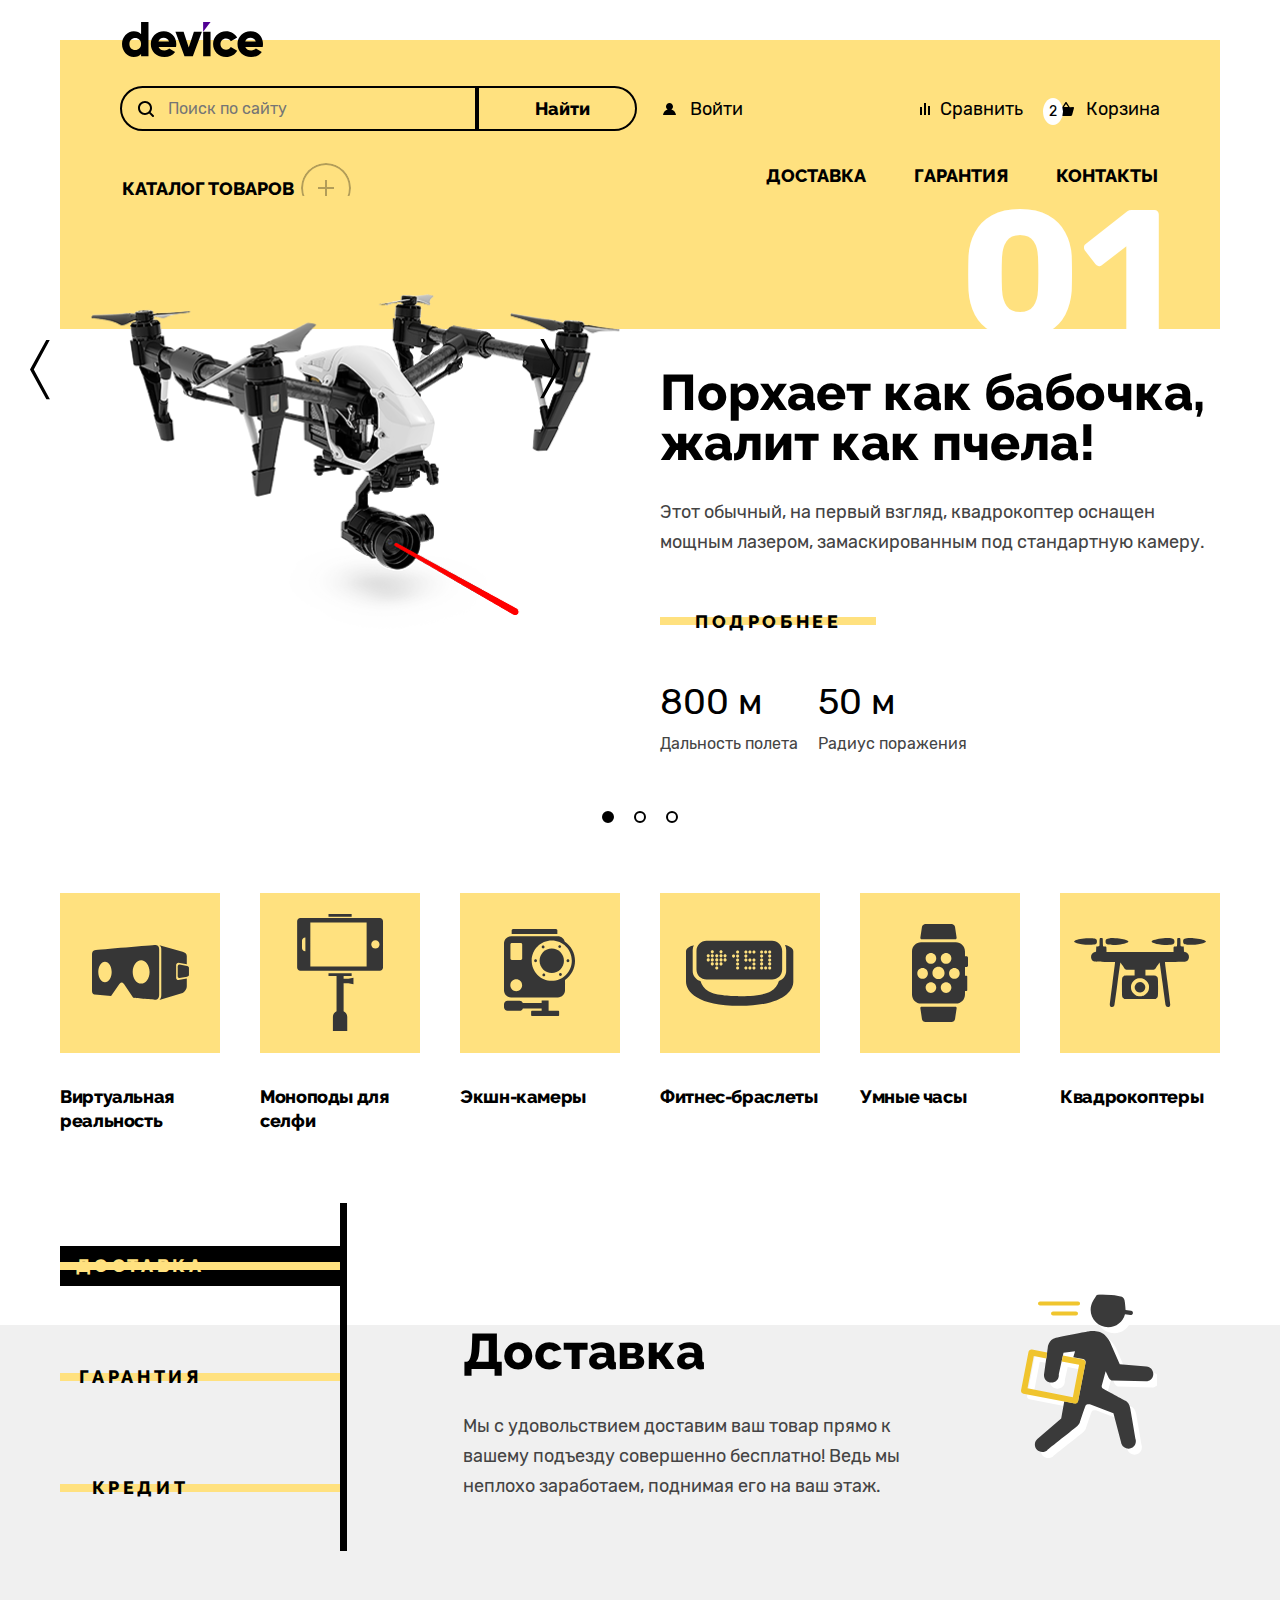
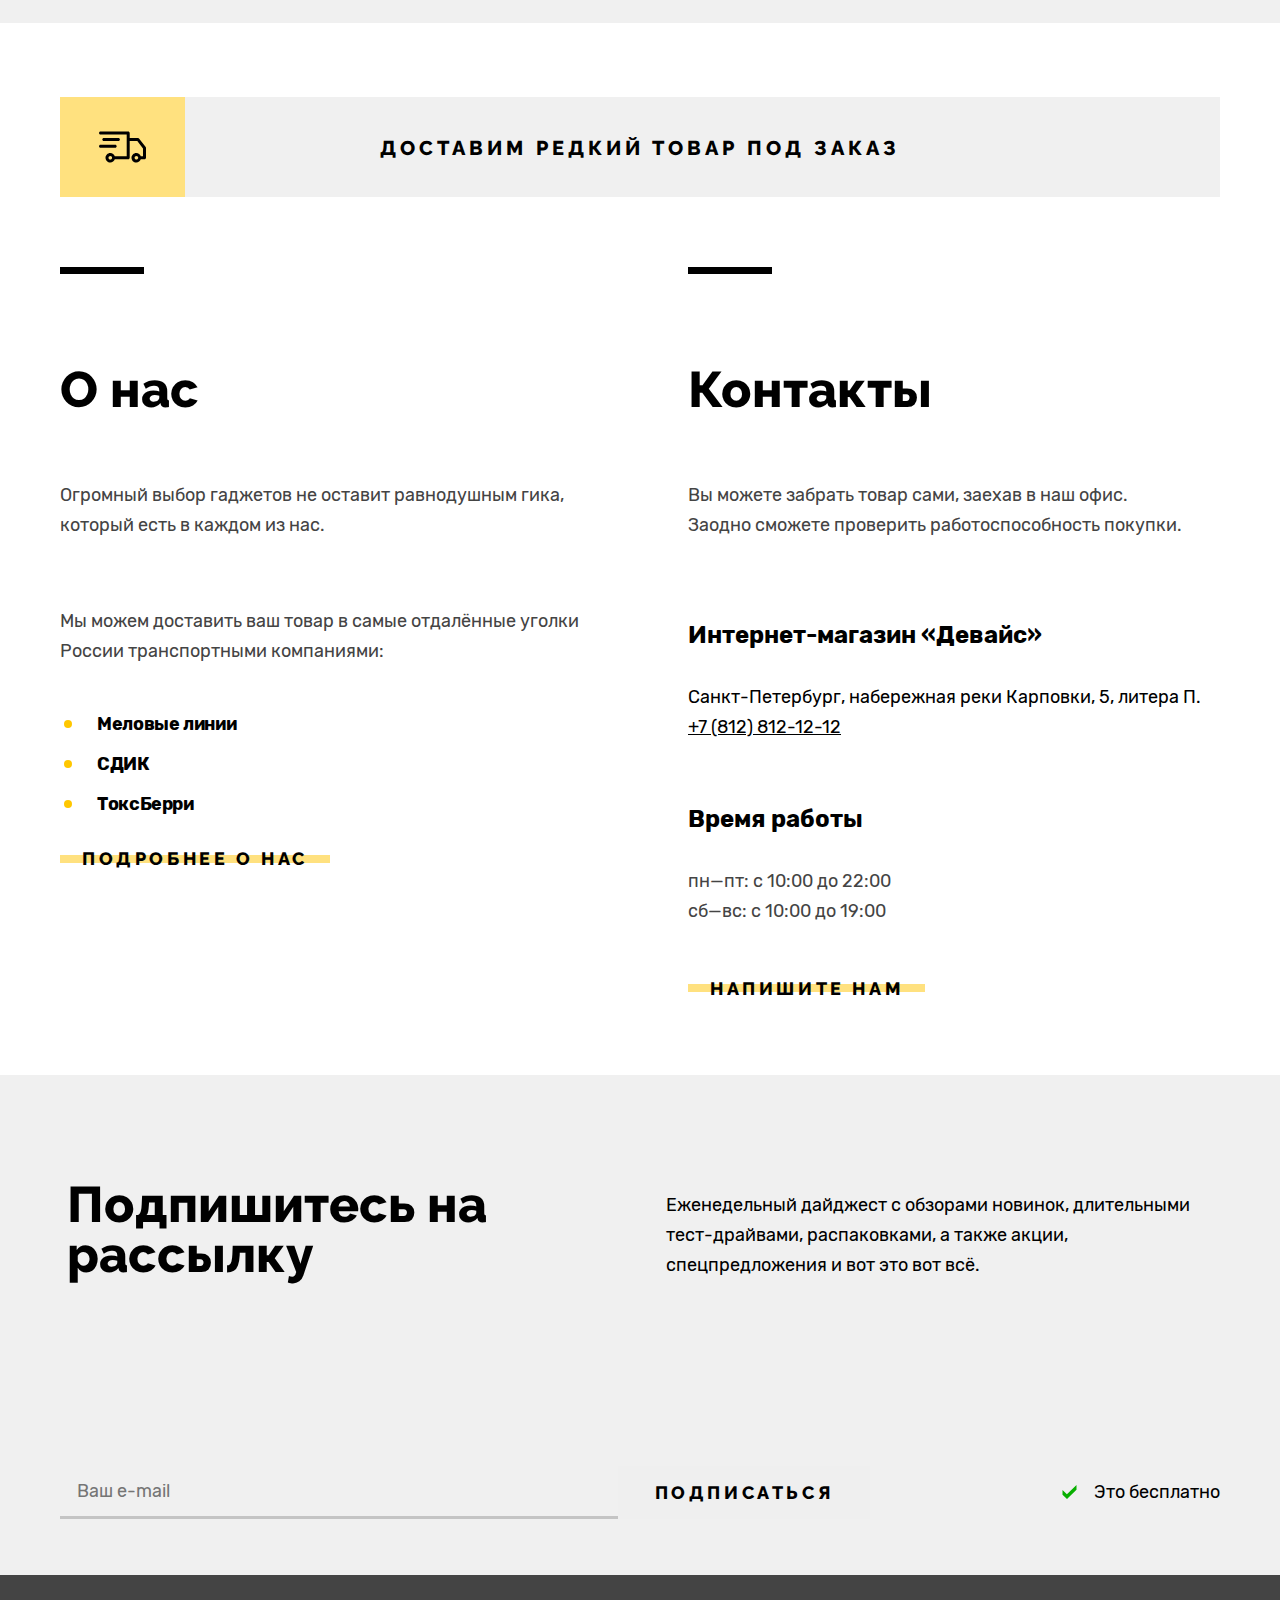
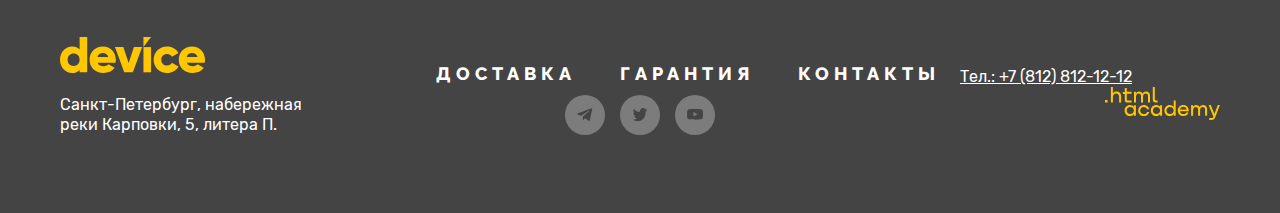
==== commit c12eb5a0: "дорабатывает разметку" ====
--- a/index.html
+++ b/index.html
@@ -10,7 +10,7 @@
   <body>
     <!-- Шапка -->
     <header class="page-header">
-      <div class="page-container container">
+      <div class="page-header-container container">
         <a class="logo-header" href="index.html" aria-current="page">
           <img src="images/logo.svg" width="145" height="36" alt="Логотип компании Device.">
           <span class="visually-hidden">Логотип интернет-магазина «Device»</span>
@@ -19,7 +19,7 @@
           <form class="search" action="https://echo.htmlacademy.ru" method="get">
             <label class="label-form-search visually-hidden">Напишите ваш запрос на поиск по сайту</label>
             <input class="search-header" placeholder="Поиск по сайту" type="search">
-            <button class="button button-find" type="submit">Найти</button>
+            <button class="button search-button" type="submit">Найти</button>
           </form>
           <ul class="menu-user list-reset">
             <li class="menu-user-item ">
@@ -36,33 +36,33 @@
           </ul>
         </div>
         <nav class="navigation">
-          <ul class="header-nav list-reset">
+          <ul class="header-nav navigation-list list-reset">
             <li class="navigation-item navigation-item-catalog">
               <a class="navigation-link navigation-link-catalog" href="catalog.html">Каталог товаров</a>
               <div class="navigation-catalog-container">
                 <ul class="grop-down-navigation grop-down-navigation-mobile list-reset">
-                  <li class="drop-down-catalog">
-                    <a class="drop-down-catalog-link" href="#">Виртуальная реальность</a>
-                  </li>
-                  <li class="drop-down-catalog">
-                    <a class="drop-down-catalog-link" href="catalog.html">Моноподы для cелфи</a>
-                  </li>
-                  <li class="drop-down-catalog">
-                    <a class="drop-down-catalog-link" href="#">Экшн-камеры</a>
+                  <li class="grop-down-catalog">
+                    <a class="grop-down-catalog-link" href="#">Виртуальная реальность</a>
+                  </li>
+                  <li class="grop-down-catalog">
+                    <a class="grop-down-catalog-link" href="catalog.html">Моноподы для cелфи</a>
+                  </li>
+                  <li class="grop-down-catalog">
+                    <a class="grop-down-catalog-link" href="#">Экшн-камеры</a>
                   </li>
                 </ul>
                 <ul class="grop-down-navigation grop-down-navigation-smart list-reset">
 
-                  <li class="drop-down-catalog">
-                    <a class="drop-down-catalog-link" href="#">Фитнес-браслеты</a>
-                  </li>
-                  <li class="drop-down-catalog">
-                    <a class="drop-down-catalog-link" href="#">Умные часы</a>
+                  <li class="grop-down-catalog">
+                    <a class="grop-down-catalog-link" href="#">Фитнес-браслеты</a>
+                  </li>
+                  <li class="grop-down-catalog">
+                    <a class="grop-down-catalog-link" href="#">Умные часы</a>
                   </li>
                 </ul>
                 <ul class="grop-down-navigation grop-down-navigation-video list-reset">
-                  <li class="drop-down-catalog">
-                    <a class="drop-down-catalog-link" href="#">Квадрокоптеры</a>
+                  <li class="grop-down-catalog">
+                    <a class="grop-down-catalog-link" href="#">Квадрокоптеры</a>
                   </li>
                 </ul>
               </div>
@@ -91,8 +91,7 @@
             <li class="slider-item slider-item-active">
               <h3 class="visually-hidden">Квадрокоптер с лазером</h3>
               <div class="slider-images">
-                <img class="product-image" src="images/quadrocopter.svg" width="560" height="560"
-                  alt="Квадракоптер с лазерном замаскированным под стандартную камеру.">
+                <img class="product-image" src="images/quadrocopter.svg" width="560" height="560" alt="Квадракоптер с лазерном замаскированным под стандартную камеру.">
               </div>
               <div class="slider-info">
                 <h4 class="slider-title title">Порхает как бабочка, жалит как пчела!</h4>
@@ -114,8 +113,7 @@
             <li class="slider-item">
               <h3 class="visually-hidden">Фитнес часы</h3>
               <div class="slider-images">
-                <img class="product-image" src="images/fitness-watch.svg" width="560" height="560"
-                  alt="Фитнес часы для похудения.">
+                <img class="product-image" src="images/fitness-watch.svg" width="560" height="560" alt="Фитнес часы для похудения.">
               </div>
               <div class="slider-info">
                 <h4 class="slider-title title">Худеем правильно!</h4>
@@ -165,8 +163,7 @@
           </div>
           <ol class="slider-pagination-list list-reset">
             <li class="slider-pagination-item">
-              <button class="slider-pagination-button slider-pagination-button-active" type="button"
-                aria-label="Слайд 1"></button>
+              <button class="slider-pagination-button slider-pagination-button-active" type="button" aria-label="Слайд 1"></button>
             </li>
             <li class="slider-pagination-item">
               <button class="slider-pagination-button" type="button" aria-label="Слайд 2"></button>
@@ -208,8 +205,7 @@
           <h2 class="visually-hidden">Сервис</h2>
           <ul class="services-tabs list-reset">
             <li class="services-tab-item service-tab-item-active">
-              <button class="services-tab-link services-tab-link-active button-service button-light"
-                type="button ">Доставка</button>
+              <button class="services-tab-link services-tab-link-active button-service button-light" type="button ">Доставка</button>
             </li>
             <li class="services-tab-item service-tab-item">
               <button class="services-tab-link button-service button-light" type="button ">Гарантия</button>
@@ -280,9 +276,8 @@
             распаковками, а также акции, спецпредложения и вот это вот всё.</p>
           <form class="mailing-form" action="https://echo.htmlacademy.ru/" method="post">
             <label class="visually-hidden" for="subscribe-email">Напишите ваш E-mail</label>
-            <input class="mailing-input" type="email" name="E-mail" id="subscribe-email" placeholder="Ваш e-mail"
-              required="">
-            <button class="mailing-submit button button-dark" type="submit">Подписаться</button>
+            <input class="mailing-input" type="email" name="E-mail" id="subscribe-email" placeholder="Ваш e-mail" required="">
+            <button class="mailing-submit button" type="submit">Подписаться</button>
           </form>
           <p class="mailing-note">Это бесплатно</p>
         </div>
@@ -301,36 +296,36 @@
               реки Карповки, 5, литера П.</p>
           </section>
           <section class="store-menu">
-            <ul class="footer-nav list-reset">
-              <li class="nav-item">
-                <a class="nav-link" href="#delivery">Доставка</a>
-              </li>
-              <li class="nav-item">
-                <a class="nav-link" href="#">Гарантия</a>
-              </li>
-              <li class="nav-item">
-                <a class="nav-link" href="#contacts">Контакты</a>
+            <ul class="footer-navigation list-reset">
+              <li class="footer-navigation-item">
+                <a class="footer-navigation-link" href="#delivery">Доставка</a>
+              </li>
+              <li class="footer-navigation-item">
+                <a class="footer-navigation-link" href="#">Гарантия</a>
+              </li>
+              <li class="footer-navigation-item">
+                <a class="footer-navigation-link" href="#contacts">Контакты</a>
               </li>
             </ul>
-            <ul class="social list-reset">
-              <li class="social-item">
-                <a class="social-link social-link-telegram" href="https://t.me/htmlacademy">
+            <ul class="footer-social list-reset">
+              <li class="footer-social-item">
+                <a class="footer-social-link footer-social-link-telegram" href="https://t.me/htmlacademy">
                   <span class="visually-hidden">Telegram</span>
                 </a>
               </li>
-              <li class="social-item">
-                <a class="social-link social-link-youtube" href="https://www.youtube.com/user/htmlacademyru">
+              <li class="footer-social-item">
+                <a class="footer-social-link footer-social-link-youtube" href="https://www.youtube.com/user/htmlacademyru">
                   <span class="visually-hidden">Youtube</span>
                 </a>
               </li>
-              <li class="social-item">
-                <a class="social-link social-link-twitter" href="https://twitter.com/htmlacademy_ru">
+              <li class="footer-social-item">
+                <a class="footer-social-link footer-social-link-twitter" href="https://twitter.com/htmlacademy_ru">
                   <span class="visually-hidden">Твиттер</span>
                 </a>
               </li>
             </ul>
           </section>
-          <section class="information-footer">
+          <section class="footer-information">
             <a class="contacts-address-phone" href="tel:+78128121212">Тел.: +7 (812) 812-12-12</a>
             <a class="academy-link" href="https://htmlacademy.ru/">
               <span class="visually-hidden">HTMLAcademy</span>
@@ -339,7 +334,54 @@
         </div>
       </div>
     </footer>
-    </div>
+
+    <!-- Модальное окно
+    Класс modal--close закрывает модальное окно -->
+    <section class="modal modal-close">
+      <div class="modal-container">
+        <h2 class="modal-title title">Доставка под заказ</h2>
+        <button class="modal-close-button" type="button">
+          <span class="visually-hidden">Закрыть</span>
+        </button>
+        <div class="modal-form">
+          <form class="form" action="https://echo.htmlacademy.ru" method="POST">
+            <div class="form-group form-group-name">
+              <label class="form-label" for="user-name">Ваше имя:</label>
+              <input class="form-input form-input-name" id="user-name" name="username" type="text" placeholder="Введите имя" required>
+              <span class="visually-hidden form-message">Добавьте имя</span>
+            </div>
+            <div class="form-group form-group-email form-group-invalid">
+              <label class="form-label" for="user-email">Ваш e-mail:</label>
+              <input class="form-input form-input-email" id="user-email" name="usermail" type="email" value="почта" placeholder="Введите адрес электронной почты" required>
+              <span class="form-message form-message-error">Забавный у вас адрес</span>
+            </div>
+            <div class="form-group form-group-textarea">
+              <label class="form-label" for="user-comment">Что нужно привезти:</label>
+              <textarea class="form-input form-input-textarea" id="user-comment" name="comment" placeholder="В свободной форме" rows="1"></textarea>
+            </div>
+            <div class="form-group form-group-number">
+              <div class="form-tooltip">
+                <label class="form-label" for="user-quantity">Количество:</label>
+                <button class="form-tooltip-btn" type="button">
+                  <span class="visually-hidden">Дополнительная информация</span>
+                </button>
+                <p class="form-tooltip-text" role="tooltip">Постараемся найти, сколько нужно. Привезём сколько получится по требованиям к&nbsp;провозу багажа.</p>
+              </div>
+              <div class="form-controls">
+                <button class="form-control form-control-step-down" type="button">
+                  <span class="visually-hidden">Меньше</span>
+                </button>
+                <input class="form-input form-input-counter" id="user-quantity" name="user-quantity" type="number" value="1" min="1" max="999" step="1" required>
+                <button class="form-control form-control-step-up" type="button">
+                  <span class="visually-hidden">Больше</span>
+                </button>
+              </div>
+            </div>
+            <button class="form-submit button button-light" type="submit">Отправить</button>
+          </form>
+        </div>
+      </div>
+    </section>
   </body>
 
 </html>
--- a/styles/styles.css
+++ b/styles/styles.css
@@ -1,1517 +1,1878 @@
 @font-face {
-    font-family: "Raleway";
-    font-style: normal;
-    font-weight: 800;
-    src: url("../fonts/raleway/raleway-800.woff2") format("woff2");
-    font-display: swap;
+  font-style: normal;
+  font-weight: 800;
+  font-family: "Raleway";
+
+  font-display: swap;
+  src: url("../fonts/raleway/raleway-800.woff2") format("woff2");
 }
 
 @font-face {
-    font-family: "Rubik";
-    font-style: normal;
-    font-weight: 400;
-    src: url("../fonts/rubik/rubik-400.woff2") format("woff2");
-    font-display: swap;
+  font-style: normal;
+  font-weight: 400;
+  font-family: "Rubik";
+
+  font-display: swap;
+  src: url("../fonts/rubik/rubik-400.woff2") format("woff2");
 }
 
 @font-face {
-    font-family: "Rubik";
-    font-style: normal;
-    font-weight: 700;
-    src: url("../fonts/rubik/rubik-700.woff2") format("woff2");
-    font-display: swap;
+  font-style: normal;
+  font-weight: 700;
+  font-family: "Rubik";
+
+  font-display: swap;
+  src: url("../fonts/rubik/rubik-700.woff2") format("woff2");
+}
+
+*,
+*::before,
+*::after {
+  box-sizing: border-box;
 }
 
 .html {
-    height: 100%;
+  height: 100%;
 }
 
 body {
-    font-family: "Rubik", sans-serif;
-    font-weight: 400;
-    font-size: 18px;
-    line-height: 30px;
-    background-color: #ffffff;
-    color: #000000;
-    height: 100%;
-    width: auto;
-
-    /* width: 1440px; */
-    display: flex;
-    flex-direction: column;
-    margin: 0;
-}
-
-.page-container {
-    padding: 0 60px;
-    background-image: linear-gradient(180deg, #fff 20px, #ffe17f 20px);
+  /* width: 1440px; */
+  display: flex;
+  flex-direction: column;
+  width: auto;
+  height: 100%;
+  margin: 0;
+
+  font-weight: 400;
+  font-size: 18px;
+  line-height: 30px;
+  font-family: "Rubik", sans-serif;
+  color: #000000;
+
+  background-color: #ffffff;
+}
+
+img {
+  max-width: 100%;
+  height: auto;
+
+  object-fit: cover;
+}
+
+.visually-hidden {
+  position: absolute;
+
+  width: 1px;
+  height: 1px;
+  margin: -1px;
+  padding: 0;
+  overflow: hidden;
+
+  border: 0;
+
+  clip: rect(0 0 0 0);
+}
+
+.list-reset {
+  margin: 0;
+  padding: 0;
+
+  list-style: none;
+}
+
+.button {
+  font-weight: 800;
+  font-size: 18px;
+  line-height: 21.13px;
+  font-family: "Raleway", sans-serif;
+  text-align: center;
+  color: #000000;
+  text-transform: uppercase;
+  text-decoration: none;
+
+  border: none;
+}
+
+.button-light {
+  position: relative;
+  z-index: 1;
+
+  min-width: 220px;
+  padding: 6px 35px;
+
+  letter-spacing: 3.6px;
+
+  background-color: transparent;
+  cursor: pointer;
+}
+
+.button-light::before {
+  content: "";
+  position: absolute;
+  top: 50%;
+  left: 0;
+  z-index: -1;
+
+  width: 100%;
+  height: 8px;
+
+  background-color: #ffe17f;
+  transform: translateY(-50%);
+
+  transition: height 0.3s ease-in-out;
+}
+
+.title {
+  font-weight: 800;
+  font-size: 50px;
+  line-height: 50px;
+  font-family: "Raleway", sans-serif;
 }
 
 .container {
-    width: 1040px;
-    margin: 0 auto;
+  width: 1160px;
+  margin: 0 auto;
 }
 
 /* Шапка */
+
+.page-header {
+  padding-top: 20px;
+}
+
+.page-header-container {
+  padding: 0 60px;
+
+  background-color: #ffe17f;
+  background-image: linear-gradient(180deg, #ffffff 20px, #ffe17f 20px);
+}
+
+.logo-header {
+  display: block;
+  width: 145px;
+  height: 36px;
+  margin-bottom: 30px;
+
+  border: 2px solid transparent;
+}
+
 .page-header-user {
-    display: grid;
-    grid-template-columns: 517px 1fr;
-    align-items: center;
-    gap: 26px;
-    margin-bottom: 30px;
-}
-
-.page-header {
-    padding-top: 20px;
-}
-
-.logo-header {
-    display: block;
-    margin-bottom: 30px;
-    height: 36px;
-    width: 145px;
-    border: 2px solid transparent;
-}
-
-.page-header-container {
-    width: 1160px;
-    margin: 0 auto;
-    background-color: #FFE17F;
+  display: grid;
+  align-items: center;
+  margin-bottom: 30px;
+
+  gap: 26px;
+  grid-template-columns: 517px 1fr;
+}
+
+.search {
+  display: grid;
+  align-items: start;
+
+  grid-template-columns: 1fr auto;
+}
+
+.label-form-search {
+  /* position: relative; */
+  width: 100%;
+}
+
+.search-header {
+  /*grid-column: 1 / 1;
+  display: block; */
+  width: 100%;
+  height: 100%;
+  padding: 8px 15px 9px 46px;
+
+  font-weight: 400;
+  font-size: 16px;
+  line-height: 20px;
+  font-family: "Rubik", sans-serif;
+
+  background-color: #ffe17f;
+  background-image: url(../images/icons/search.svg);
+  background-repeat: no-repeat;
+  background-position: 16px center;
+  background-size: 16px 16px;
+  border: 2px solid #000000;
+  border-radius: 50px 0 0 50px;
+}
+
+.search-button {
+  width: 160px;
+  padding: 10px 56px;
+
+  text-transform: none;
+  letter-spacing: normal;
+
+  background-color: #ffe17f;
+  border: 2px solid #000000;
+  border-radius: 0 50px 50px 0;
 }
 
 .menu-user {
-    display: flex;
-    flex-wrap: wrap;
-    align-items: center;
-    gap: 20px;
+  display: flex;
+  flex-wrap: wrap;
+  align-items: center;
+
+  gap: 20px;
 }
 
 .menu-user-item:first-child {
-    margin-right: auto;
-}
-
-.menu-user-link-logaut {
-    padding: 0;
-    opacity: 0.3;
-}
-
-.list-reset {
-    list-style: none;
-    padding: 0;
-    margin: 0;
-}
-
-.label-form-search {
-    position: relative;
-    width: 100%;
-}
-
-.search {
-    display: grid;
-    grid-template-columns: 1fr auto;
-    align-items: start;
-}
-
-.search-header {
-    font-family: "Rubik", sans-serif;
-    font-weight: 400;
-    font-size: 16px;
-    line-height: 20px;
-    padding: 8px 15px 9px 46px;
-    border: 2px solid #000000;
-    border-radius: 50px 0 0 50px;
-    background-color: #FFE17F;
-    grid-column: 1 / 1;
-    display: block;
-    width: 100%;
-    height: 100%;
-    background-image: url(../images/icons/search.svg);
-    background-repeat: no-repeat;
-    background-size: 16px 16px;
-    background-position: 16px center;
-}
-
-.button-find {
-    width: 160px;
-    border: 2px solid #000000;
-    border-radius: 0 50px 50px 0;
-    padding: 10px 56px;
-    background-color: #FFE17F;
-    text-transform: none;
-    letter-spacing: normal;
+  margin-right: auto;
 }
 
 .menu-user-link {
-    font-family: "Rubik", sans-serif;
-    font-weight: 400;
-    font-size: 18px;
-    line-height: 30px;
-    text-decoration: none;
-    color: #000000;
-    display: flex;
-    align-items: center;
-}
-
-.menu-user-link::before {
-    content: "";
-    width: 16px;
-    height: 14px;
-    padding-left: 12px;
-}
-
-.menu-user-link-login::before {
-    background: url(../images/icons/login.svg);
-    background-repeat: no-repeat;
-    background-position: center;
-}
-
-.menu-user-link-compare::before {
-    background: url(../images/icons/compare.svg);
-    background-repeat: no-repeat;
-    background-position: center;
-}
-
-.menu-user-link-basket::before {
-    background: url(../images/icons/basket.svg);
-    background-repeat: no-repeat;
-    background-position: center;
+  padding-left: 27px;
+
+  font-size: 18px;
+  color: #000000;
+  text-decoration: none;
+
+  background-repeat: no-repeat;
+  background-position: center left;
+}
+
+.menu-user-link-login {
+  background-image: url(../images/icons/login.svg);
+}
+
+.menu-user-link-logout {
+  padding: 0 8px;
+
+  opacity: 0.3;
+}
+
+.menu-user-link-compare {
+  padding-left: 20px;
+
+  background-image: url(../images/icons/compare.svg);
+}
+
+.menu-user-link-basket {
+  position: relative;
+
+  padding-left: 43px;
+
+  background-image: url(../images/icons/basket.svg);
+  background-position: center left 15px;
 }
 
 .menu-user-link-num {
-    content: "";
-    width: 20px;
-    height: 20px;
-    top: 5px;
-    left: -8px;
-    background-color: #fff;
-    border-radius: 50%;
-    display: flex;
-    justify-content: center;
-    align-items: center;
-    overflow: hidden;
-    font-size: 14px;
-    line-height: 17px;
-    color: #000;
-    z-index: 1;
-}
-
-.button {
-    font-family: "Raleway", sans-serif;
-    font-weight: 800;
-    font-size: 18px;
-    line-height: 21.13px;
-    text-align: center;
-    text-decoration: none;
-    color: #000000;
-    text-transform: uppercase;
-}
-
-.header-nav {
-    display: flex;
-    flex-wrap: wrap;
-    justify-content: flex-end;
-    gap: 44px;
-    position: relative;
+  position: absolute;
+  top: 0;
+  left: 0;
+  z-index: 1;
+
+  display: flex;
+  justify-content: center;
+  align-items: center;
+  min-width: 20px;
+  min-height: 20px;
+  padding: 5px;
+
+  font-size: 14px;
+  line-height: 17px;
+  color: #000000;
+
+  background-color: #ffffff;
+  border-radius: 50%;
+}
+
+.navigation-list {
+  position: relative;
+
+  display: flex;
+  flex-wrap: wrap;
+  justify-content: flex-end;
+
+  gap: 44px;
 }
 
 .navigation-item-catalog {
-    margin-right: auto;
+  margin-right: auto;
 }
 
 .navigation-link {
-    font-family: "Raleway", sans-serif;
-    font-weight: 800;
-    font-size: 18px;
-    line-height: 21.13px;
-    text-transform: uppercase;
-    text-decoration: none;
-    color: #000000;
-    position: relative;
-    border: 2px solid transparent;
+  position: relative;
+
+  font-weight: 800;
+  font-size: 18px;
+  line-height: 21.13px;
+  font-family: "Raleway", sans-serif;
+  color: #000000;
+  text-transform: uppercase;
+  text-decoration: none;
+
+  border: 2px solid transparent;
+}
+
+.navigation-link:hover {
+  opacity: 0.6;
+}
+
+.navigation-link:focus {
+  outline: 2px solid #af4fff;
+  outline-offset: 2px;
+}
+
+.navigation-link:active {
+  opacity: 0.3;
 }
 
 .navigation-link-catalog {
-    display: flex;
-    flex-wrap: wrap;
-    column-gap: 7px;
-    align-items: center;
+  display: flex;
+  flex-wrap: wrap;
+  align-items: center;
+
+  column-gap: 7px;
 }
 
 .navigation-link-catalog::after {
-    content: "";
-    display: block;
-    width: 50px;
-    height: 50px;
-    border-radius: 50%;
-    background-image: url(../images/icons/plus.svg);
-    background-repeat: no-repeat;
+  content: "";
+
+  display: block;
+  width: 50px;
+  height: 50px;
+
+  background-image: url(../images/icons/plus.svg);
+  background-repeat: no-repeat;
+  border-radius: 50%;
 }
 
 .navigation-catalog-container {
-    display: flex;
-    gap: 30px;
-    padding: 30px 0;
-}
-
-.nav-link {
-    font-family: "Raleway", sans-serif;
-    font-weight: 800;
-    font-size: 18px;
-    line-height: 21.13px;
-    text-transform: uppercase;
-    text-decoration: none;
-    color: #ffffff;
-    letter-spacing: 5px;
-}
-
-.drop-down-catalog-link {
-    font-family: "Rubik", sans-serif;
-    font-weight: 400;
-    font-size: 16px;
-    line-height: 18px;
-    text-decoration: none;
-    color: #000000;
-}
-
-.drop-down-catalog-link-current {
-    text-decoration: 2px;
-    outline: none;
-    pointer-events: none;
-    text-decoration-color: inherit;
-    text-decoration-line: underline;
-    text-decoration-style: solid;
-    text-underline-offset: 6px;
+  position: absolute;
+  top: 100%;
+  right: -60px;
+  left: -60px;
+  z-index: 10;
+
+  display: none;
+  padding: 8px 60px 52px;
+
+  background-color: #ffe17f;
+
+  gap: 30px;
+  grid-template-columns: 222px repeat(auto-fill, minmax(135px, auto));
+}
+
+.navigation-item-catalog:hover .navigation-catalog-container,
+.navigation-item-catalog:focus-within .navigation-catalog-container {
+  display: grid;
+}
+
+.grop-down-catalog-link {
+  font-weight: 400;
+  font-size: 16px;
+  line-height: 18px;
+  font-family: "Rubik", sans-serif;
+  color: #000000;
+  text-decoration: none;
+}
+
+.grop-down-catalog-link-current {
+  text-decoration: 2px;
+
+  outline: none;
+
+  pointer-events: none;
+
+  text-decoration-color: inherit;
+  text-decoration-line: underline;
+  text-decoration-style: solid;
+  text-underline-offset: 6px;
 }
 
 /* Главная страница */
+
 .main {
-    flex-grow: 1;
+  flex-grow: 1;
+}
+
+.slider {
+  margin-top: -19px;
 }
 
 .slider-container {
-    width: 1160px;
-}
-
-.slider {
-    margin-top: -19px;
+  width: 1160px;
 }
 
 .slider-list {
-    margin-bottom: 6px;
-    counter-reset: slide;
+  margin-bottom: 6px;
+
+  counter-reset: slide;
+}
+
+.slider-item {
+  position: relative;
+
+  display: none;
+
+  background-color: #ffe17f;
+  background-image: linear-gradient(180deg, #ffe17f 133px, #ffffff 133px);
+
+  counter-increment: slider;
+
+  gap: 40px;
+  grid-template-columns: repeat(2, 1fr);
+}
+
+.slider-item::after {
+  content: "0" counter(slider);
+  position: absolute;
+  top: 65px;
+  right: 50px;
+
+  font-weight: 700;
+  font-size: 180px;
+  line-height: 30px;
+  color: #ffffff;
 }
 
 .slider-item-active {
-    display: block;
-}
-
-.slider-item {
-    display: grid;
-    position: relative;
-    grid-template-columns: repeat(2, 1fr);
-    gap: 40px;
-    background-color: #ffe17f;
-    background-image: linear-gradient(180deg, #ffe17f 133px, #ffffff 133px);
-    counter-increment: slider;
-}
-
-.slider-item::after {
-    content: "0" counter(slider);
-    position: absolute;
-    top: 65px;
-    right: 50px;
-    font-weight: 700;
-    font-size: 180px;
-    line-height: 30px;
-    color: #ffffff;
+  display: grid;
+}
+
+.product-image {
+  margin: 0;
+}
+
+.slider-info {
+  position: relative;
+  z-index: 1;
+
+  padding: 105px 0 20px;
+}
+
+.slider-title {
+  width: 545px;
+  margin-bottom: 29px;
+}
+
+.slider-description {
+  margin-bottom: 50px;
+
+  color: #444444;
+}
+
+.button-more {
+  margin-bottom: 60px;
+
+  font-weight: 800;
+  font-size: 18px;
+  line-height: 21.13px;
+  font-family: "Raleway", sans-serif;
+  text-align: center;
+  color: #000000;
+  text-transform: uppercase;
+  text-decoration: none;
+}
+
+.slider-params {
+  display: flex;
+  margin-top: 50px;
+  margin-bottom: 26px;
+}
+
+.slider-params-item {
+  margin-right: 20px;
+}
+
+.slider-key {
+  margin-bottom: 12px;
+
+  font-weight: 400;
+  font-size: 36px;
+  line-height: 30px;
+  font-family: "Rubik", sans-serif;
+}
+
+.slider-value {
+  margin: 0;
+
+  font-weight: 400;
+  font-size: 16px;
+  line-height: 30px;
+  font-family: "Rubik", sans-serif;
+  color: #444444;
 }
 
 .slider-arrows-container {
-    position: absolute;
-    display: flex;
-    width: 530px;
-    top: 41%;
-    left: 30px;
-    justify-content: space-between;
-    transform: translateY(-50%);
+  position: absolute;
+  top: 41%;
+  left: 30px;
+
+  display: flex;
+  justify-content: space-between;
+  width: 530px;
+
+  transform: translateY(-50%);
 }
 
 .slider-arrow {
-    display: inline-block;
-    width: 20px;
-    height: 61px;
-    background-color: transparent;
-    background-image: url(../images/icons/arrow.svg);
-    background-repeat: no-repeat;
-    background-position: center;
-    background-size: contain;
-    border: none;
-    cursor: pointer;
+  display: inline-block;
+  width: 20px;
+  height: 61px;
+
+  background-color: transparent;
+  background-image: url(../images/icons/arrow.svg);
+  background-repeat: no-repeat;
+  background-position: center;
+  background-size: contain;
+  border: none;
+  cursor: pointer;
 }
 
 .slider-arrow-next {
-    transform: rotate(180deg);
+  transform: rotate(180deg);
 }
 
 .slider-pagination-list {
-    display: flex;
-    gap: 20px;
-    flex-wrap: wrap;
-    justify-content: center;
+  display: flex;
+  flex-wrap: wrap;
+  justify-content: center;
+
+  gap: 20px;
 }
 
 .slider-pagination-button {
-    position: relative;
-    display: block;
-    width: 12px;
-    height: 12px;
-    margin: 0;
-    padding: 0;
-    background-color: transparent;
-    border: 2px solid #000000;
-    border-radius: 50%;
-    cursor: pointer;
+  position: relative;
+
+  display: block;
+  width: 12px;
+  height: 12px;
+  margin: 0;
+  padding: 0;
+
+  background-color: transparent;
+  border: 2px solid #000000;
+  border-radius: 50%;
+  cursor: pointer;
 }
 
 .slider-pagination-button-active {
   background-color: #000000;
 }
 
-.slider-info {
-    position: relative;
-    z-index: 1;
-    padding: 105px 0 20px;
+.products {
+  padding-top: 70px;
+  padding-bottom: 70px;
 }
 
 .products-container {
-    width: 1160px;
+  width: 1160px;
 }
 
 .product-list-main {
-    display: grid;
-    grid-template-columns: repeat(6, 1fr);
-    gap: 40px;
-}
-
-.product-image {
-    margin: 0;
-}
-
-.slider-title {
-    margin-bottom: 29px;
-    width: 545px;
-}
-
-.button-light {
-    min-width: 220px;
-    letter-spacing: 3.6px;
-    position: relative;
-    z-index: 1;
-    padding: 6px 35px;
-    background-color: transparent;
-    cursor: pointer;
-}
-
-.button-light::before {
-    content: "";
-    position: absolute;
-    top: 50%;
-    left: 0;
-    z-index: -1;
-    width: 100%;
-    height: 8px;
-    background-color: #ffe17f;
-    transform: translateY(-50%);
-    transition: height 0.3s ease-in-out;
-}
-
-.title {
-    font-family: "Raleway", sans-serif;
-    font-weight: 800;
-    font-size: 50px;
-    line-height: 50px;
-}
-
-.button-more {
-    font-family: "Raleway", sans-serif;
-    font-weight: 800;
-    font-size: 18px;
-    line-height: 21.13px;
-    text-align: center;
-    text-decoration: none;
-    color: #000000;
-    text-transform: uppercase;
-    margin-bottom: 60px;
-}
-
-.slider-value {
-    font-family: "Rubik", sans-serif;
-    font-weight: 400;
-    font-size: 16px;
-    line-height: 30px;
-    color: #444444;
-    margin: 0;
-}
-
-.slider-description {
-    color: #444444;
-    margin-bottom: 50px;
-}
-
-.slider-params {
-    display: flex;
-    margin-top: 50px;
-    margin-bottom: 26px;
-}
-
-.slider-params-item {
-    margin-right: 20px;
-}
-
-.slider-key {
-    font-family: "Rubik", sans-serif;
-    font-weight: 400;
-    font-size: 36px;
-    line-height: 30px;
-    margin-bottom: 12px;
-}
-
-.products {
-    padding-top: 70px;
-    padding-bottom: 70px;
+  display: grid;
+
+  gap: 40px;
+  grid-template-columns: repeat(6, 1fr);
 }
 
 .product-link {
-    font-family: "Raleway", sans-serif;
-    font-weight: 800;
-    font-size: 18px;
-    line-height: 24px;
-    text-decoration: none;
-    color: #000000;
-    display: block;
-    position: relative;
-    letter-spacing: -0.36px;
+  position: relative;
+
+  display: block;
+
+  font-weight: 800;
+  font-size: 18px;
+  line-height: 24px;
+  font-family: "Raleway", sans-serif;
+  color: #000000;
+  text-decoration: none;
+  letter-spacing: -0.36px;
 }
 
 .product-link::before {
-    content: "";
-    display: block;
-    width: 160px;
-    height: 160px;
-    margin-bottom: 32px;
-    background-color: #ffe17f;
-    background-repeat: no-repeat;
-    background-position: center center;
-    background-size: contain;
+  content: "";
+
+  display: block;
+  width: 160px;
+  height: 160px;
+  margin-bottom: 32px;
+
+  background-color: #ffe17f;
+  background-repeat: no-repeat;
+  background-position: center center;
+  background-size: contain;
 }
 
 .product-link-vr::before {
-    background-image: url(../images/products/images-vr.svg);
-    background-size: auto;
+  background-image: url(../images/products/images-vr.svg);
+  background-size: auto;
 }
 
 .product-link-monopods::before {
-    background-image: url(../images/products/images-monopods.svg);
-    background-size: auto;
+  background-image: url(../images/products/images-monopods.svg);
+  background-size: auto;
 }
 
 .product-link-action-cameras::before {
-    background-image: url(../images/products/images-cameras.svg);
-    background-size: auto;
+  background-image: url(../images/products/images-cameras.svg);
+  background-size: auto;
 }
 
 .product-link-fitness-bracelet::before {
-    background-image: url(../images/products/images-bracelet.svg);
-    background-size: auto;
+  background-image: url(../images/products/images-bracelet.svg);
+  background-size: auto;
 }
 
 .product-link-watch::before {
-    background-image: url(../images/products/images-watch.svg);
-    background-size: auto;
+  background-image: url(../images/products/images-watch.svg);
+  background-size: auto;
 }
 
 .product-link-quadrocopter::before {
-    background-image: url(../images/products/images-quadrocopter.svg);
-    background-size: auto;
-}
-
-.product-list-main {
-    display: flex;
-    gap: 40px;
+  background-image: url(../images/products/images-quadrocopter.svg);
+  background-size: auto;
 }
 
 .services {
-    padding-bottom: 72px;
-    background-color: #f0f0f0;
-    background-image: linear-gradient(0deg, #f0f0f0 71%, #ffffff 71%);
+  padding-bottom: 72px;
+
+  background-color: #f0f0f0;
+  background-image: linear-gradient(0deg, #f0f0f0 71%, #ffffff 71%);
 }
 
 .services-container {
-    display: grid;
-    grid-template-columns: 287px 1fr;
-    width: 1160px;
+  display: grid;
+  width: 1160px;
+
+  grid-template-columns: 287px 1fr;
 }
 
 .services-tabs {
-    display: grid;
-    grid-template-columns: 1fr;
-    gap: 36px;
-    align-content: center;
-    border-right: 7px solid #000000;
+  display: grid;
+  align-content: center;
+
+  border-right: 7px solid #000000;
+
+  gap: 36px;
+  grid-template-columns: 1fr;
+}
+
+.services-tab-item:not(:last-child) {
+  margin-bottom: 35px;
 }
 
 .service-tab-item-active {
-    background-color: #000000;
-    pointer-events: none;
-}
-
-.services-tab-item:not(:last-child) {
-    margin-bottom: 35px;
+  background-color: #000000;
+
+  pointer-events: none;
 }
 
 .services-tab-link-active {
-    color: #FFE17F;
+  color: #ffe17f;
 }
 
 .button-service {
-    font-family: "Raleway", sans-serif;
-    font-weight: 800;
-    font-size: 18px;
-    line-height: 21.13px;
-    text-align: center;
-    text-transform: uppercase;
-    letter-spacing: 3.6px;
-    width: 280px;
-    height: 40px;
-    border: none;
-    padding: 9px 120px 11px 0;
+  width: 280px;
+  height: 40px;
+  padding: 9px 120px 11px 0;
+
+  font-weight: 800;
+  font-size: 18px;
+  line-height: 21.13px;
+  font-family: "Raleway", sans-serif;
+  text-align: center;
+  text-transform: uppercase;
+  letter-spacing: 3.6px;
+
+  border: none;
+}
+
+.service-item {
+  display: none;
+  padding: 74px 260px 50px 116px;
+
+  background-repeat: no-repeat;
+  background-position: center right 63px;
+}
+
+.service-item-delivery {
+  background-image: url(../images/delivery.svg);
+}
+
+.service-item-active {
+  display: block;
+}
+
+.service-title {
+  margin-bottom: 34px;
+
+  font-weight: 800;
+  font-size: 50px;
+  line-height: 50px;
+  font-family: "Raleway", sans-serif;
 }
 
 .services-text {
-    color: #444444;
-    margin: 0;
-}
-
-.service-title {
-    font-family: "Raleway", sans-serif;
-    font-weight: 800;
-    font-size: 50px;
-    line-height: 50px;
-    margin-bottom: 34px;
-}
-
-.service-item {
-    display: none;
-    padding: 74px 260px 50px 116px;
-    background-repeat: no-repeat;
-    background-position: center right 63px;
-}
-
-.service-item-delivery {
-    background-image: url(../images/delivery.svg);
+  margin: 0;
+
+  color: #444444;
 }
 
 .service-item-guarantee {
-    background-image: url(../images/guarantee.svg);
+  background-image: url(../images/guarantee.svg);
 }
 
 .service-item-credit {
-    background-image: url(../images/credit.svg);
-}
-
-.service-item-active {
-    display: block;
+  background-image: url(../images/credit.svg);
 }
 
 .product-delivery {
-    width: 1160px;
-    padding: 74px 0 70px;
+  width: 1160px;
+  padding: 74px 0 70px;
 }
 
 .product-delivery-link {
-    font-family: "Raleway", sans-serif;
-    font-weight: 800;
-    font-size: 20px;
-    line-height: 23.48px;
-    text-transform: uppercase;
-    background-color: #f0f0f0;
-    border: none;
-    text-align: center;
-    position: relative;
-    display: block;
-    padding: 40px 125px 37px;
-    color: #000000;
-    text-decoration: none;
-    letter-spacing: 4px;
+  position: relative;
+
+  display: block;
+  padding: 40px 125px 37px;
+
+  font-weight: 800;
+  font-size: 20px;
+  line-height: 23.48px;
+  font-family: "Raleway", sans-serif;
+  text-align: center;
+  color: #000000;
+  text-transform: uppercase;
+  text-decoration: none;
+  letter-spacing: 4px;
+
+  background-color: #f0f0f0;
+  border: none;
 }
 
 .product-delivery-link::before {
-    content: "";
-    position: absolute;
-    top: 0;
-    left: 0;
-    display: block;
-    width: 125px;
-    height: 100%;
-    background-color: #ffe17f;
-    background-image: url(../images/car.svg);
-    background-repeat: no-repeat;
-    background-position: center;
-    background-size: 47px 32px;
+  content: "";
+  position: absolute;
+  top: 0;
+  left: 0;
+
+  display: block;
+  width: 125px;
+  height: 100%;
+
+  background-color: #ffe17f;
+  background-image: url(../images/car.svg);
+  background-repeat: no-repeat;
+  background-position: center;
+  background-size: 47px 32px;
 }
 
 .information-store-container {
-    width: 1160px;
-    margin: 0 auto;
-    display: grid;
-    grid-template-columns: repeat(2, 1fr);
-    gap: 20px 96px;
-    padding-bottom: 20px;
+  display: grid;
+  width: 1160px;
+  margin: 0 auto;
+  padding-bottom: 20px;
+
+  gap: 20px 96px;
+  grid-template-columns: repeat(2, 1fr);
 }
 
 .about-us {
-    position: relative;
-    display: grid;
-    grid-template-columns: 1fr;
-    gap: 30px;
-    align-content: start;
-    padding: 48px 0;
-    justify-items: start;
+  position: relative;
+
+  display: grid;
+  align-content: start;
+  padding: 48px 0;
+
+  gap: 30px;
+  grid-template-columns: 1fr;
+  justify-items: start;
 }
 
 .about-us::before {
-    content: "";
-    position: absolute;
-    top: 0;
-    left: 0;
-    width: 84px;
-    height: 7px;
-    background-color: #000000;
+  content: "";
+  position: absolute;
+  top: 0;
+  left: 0;
+
+  width: 84px;
+  height: 7px;
+
+  background-color: #000000;
 }
 
 .about-title {
-    position: relative;
-    margin-bottom: 17px;
+  position: relative;
+
+  margin-bottom: 17px;
+}
+
+.about-text {
+  color: #444444;
 }
 
 .about-item {
-    font-family: "Rubik", sans-serif;
-    font-weight: 700;
-    font-size: 18px;
-    line-height: 20px;
-    position: relative;
-    padding-left: 37px;
-    color: #000000;
-    letter-spacing: -0.36px;
+  position: relative;
+
+  padding-left: 37px;
+
+  font-weight: 700;
+  font-size: 18px;
+  line-height: 20px;
+  font-family: "Rubik", sans-serif;
+  color: #000000;
+  letter-spacing: -0.36px;
 }
 
 .about-item:not(:last-child) {
-    margin-bottom: 20px;
+  margin-bottom: 20px;
 }
 
 .about-item::before {
-    content: "";
-    position: absolute;
-    top: 50%;
-    left: 4px;
-    display: block;
-    width: 8px;
-    height: 8px;
-    background-color: #ffc700;
-    border-radius: 50%;
-    transform: translateY(-50%);
+  content: "";
+  position: absolute;
+  top: 50%;
+  left: 4px;
+
+  display: block;
+  width: 8px;
+  height: 8px;
+
+  background-color: #ffc700;
+  border-radius: 50%;
+  transform: translateY(-50%);
 }
 
 .about-button {
-    margin-top: -4px;
-    padding: 8px 22px;
+  margin-top: -4px;
+  padding: 8px 22px;
 }
 
 .contacts-information {
-    position: relative;
-    display: grid;
-    grid-template-columns: 1fr;
-    gap: 30px;
-    align-content: start;
-    padding: 48px 0;
-    justify-items: start;
+  position: relative;
+
+  display: grid;
+  align-content: start;
+  padding: 48px 0;
+
+  gap: 30px;
+  grid-template-columns: 1fr;
+  justify-items: start;
 }
 
 .contacts-information::before {
-    content: "";
-    position: absolute;
-    top: 0;
-    left: 0;
-    width: 84px;
-    height: 7px;
-    background-color: #000000;
+  content: "";
+  position: absolute;
+  top: 0;
+  left: 0;
+
+  width: 84px;
+  height: 7px;
+
+  background-color: #000000;
 }
 
 .about-title-small {
-    font-family: "Rubik", sans-serif;
-    font-weight: 700;
-    font-size: 24px;
-    line-height: 30px;
-    font-style: normal;
+  font-style: normal;
+  font-weight: 700;
+  font-size: 24px;
+  line-height: 30px;
+  font-family: "Rubik", sans-serif;
 }
 
 .info-adress {
-    font-family: "Rubik", sans-serif;
-    font-weight: 400;
-    font-size: 18px;
-    line-height: 30px;
-    font-style: normal;
+  font-style: normal;
+  font-weight: 400;
+  font-size: 18px;
+  line-height: 30px;
+  font-family: "Rubik", sans-serif;
 }
 
 .about-link {
-    text-decoration: underline;
-    color: #000000;
-    font-style: normal;
-}
-
-.about-text {
-    color: #444444;
-}
-
-.address {
-    color: #444444;
-}
-
-.telephone {
-    color: #444444;
-}
-
-.workday {
-    font-family: "Rubik", sans-serif;
-    font-weight: 700;
-    font-size: 24px;
-    line-height: 30px;
-}
-
-.time {
-    color: #444444;
+  font-style: normal;
+  color: #000000;
+  text-decoration: underline;
 }
 
 .mailing {
-    background-color: #f0f0f0;
-    padding: 64px 0 56px;
+  padding: 64px 0 56px;
+
+  background-color: #f0f0f0;
 }
 
 .mailing-container {
-    display: grid;
-    grid-template-columns: repeat(4, 1fr);
-    gap: 144px 52px;
-    align-items: center;
+  display: grid;
+  align-items: center;
+
+  gap: 144px 52px;
+  grid-template-columns: repeat(4, 1fr);
 }
 
 .mailing-title {
-    grid-column: 1 / span 2;
-    padding-left: 7px;
+  padding-left: 7px;
+
+  grid-column: 1 / span 2;
 }
 
 .mailing-description {
-    grid-column: span 2 /-1;
-    margin: 10px 0 0;
+  margin: 10px 0 0;
+
+  grid-column: span 2 /-1;
 }
 
 .mailing-form {
-    display: grid;
-    grid-template-columns: 1fr auto;
-    grid-column: 1 / span 3;
-    max-width: 810px;
+  display: grid;
+  max-width: 810px;
+
+  grid-column: 1 / span 3;
+  grid-template-columns: 1fr auto;
 }
 
 .mailing-input {
-    display: block;
-    width: 100%;
-    padding: 10px 17px;
-    font-weight: 400;
-    font-size: 18px;
-    line-height: 30px;
-    font-family: "Rubik", "Arial", sans-serif;
-    color: #444444;
-    background-color: transparent;
-    border: none;
-    border-bottom: 3px solid #c4c4c4;
+  display: block;
+  width: 100%;
+  padding: 10px 17px;
+
+  font-weight: 400;
+  font-size: 18px;
+  line-height: 30px;
+  font-family: "Rubik", "Arial", sans-serif;
+  color: #444444;
+
+  background-color: transparent;
+  border: none;
+  border-bottom: 3px solid #c4c4c4;
 }
 
 .mailing-submit {
-    width: 252px;
-    padding: 15px;
-    letter-spacing: 3.6px;
-    border-color: #c4c4c4;
+  width: 252px;
+  padding: 15px;
+
+  letter-spacing: 3.6px;
+
+  border-color: #c4c4c4;
 }
 
 .mailing-note {
-    margin: 0 0 0 auto;
-    padding-left: 33px;
-    background-image: url(../images/icons/tick.svg);
-    background-repeat: no-repeat;
-    background-position: center left;
-}
+  margin: 0 0 0 auto;
+  padding-left: 33px;
+
+  background-image: url(../images/icons/tick.svg);
+  background-repeat: no-repeat;
+  background-position: center left;
+}
+
+/* Каталог  */
+
+.inner-header {
+  padding: 35px 0 34px;
+}
+
+.inner-container {
+  padding: 0 60px;
+}
+
+.main-page-title {
+  margin: 0;
+  padding-bottom: 16px;
+}
+
+.breadcrumbs {
+  display: flex;
+  flex-wrap: wrap;
+  align-items: center;
+}
+
+.breadcrumbs-item {
+  display: flex;
+  align-items: center;
+}
+
+.breadcrumbs-item:not(:last-child):after {
+  content: "";
+
+  display: block;
+  width: 4px;
+  height: 7px;
+  margin: 0 16px;
+
+  background-image: url(../images/icons/breadcrumbs-arrow.svg);
+  background-repeat: no-repeat;
+  background-position: center;
+  opacity: 0.2;
+}
+
+.breadcrumbs-link {
+  font-weight: 400;
+  font-size: 16px;
+  line-height: 20px;
+  font-family: "Rubik", sans-serif;
+  color: #000000;
+  text-decoration: none;
+}
+
+.catalog {
+  background-color: #f0f0f0;
+}
+
+.catalog-container {
+  display: grid;
+
+  grid-template-columns: auto 1fr;
+}
+
+.filter {
+  padding: 25px 37px 5px 60px;
+}
+
+.catalog-title {
+  margin: 0;
+
+  font-weight: 800;
+  font-size: 16px;
+  line-height: 18.78px;
+  font-family: "Raleway", sans-serif;
+  color: #000000;
+  text-transform: uppercase;
+  letter-spacing: 3.2px;
+}
+
+.catalog-title-filter {
+  margin-bottom: 60px;
+}
+
+.filter-group {
+  width: 200px;
+  margin: 0;
+  padding: 12px 0 33px;
+
+  border: none;
+  border-top: 2px solid #000000;
+}
+
+.filter-title {
+  margin: 0 0 20px;
+
+  font-weight: 700;
+  font-size: 18px;
+  line-height: 20px;
+  font-family: "Rubik", sans-serif;
+  color: #000000;
+  letter-spacing: -0.36px;
+}
+
+.range-container {
+  position: relative;
+
+  padding: 8px 0 35px;
+}
+
+.range-base {
+  position: relative;
+}
+
+.range-base::before {
+  content: "";
+  position: absolute;
+  right: 0;
+  left: 0;
+
+  height: 2px;
+
+  background-color: #dcdcdc;
+}
+
+.range-base::after {
+  content: "";
+  position: absolute;
+
+  width: 119px;
+  height: 2px;
+
+  background-color: #000000;
+}
+
+.range-content {
+  position: absolute;
+  top: -8px;
+  z-index: 1;
+
+  display: flex;
+  flex-direction: column;
+  align-items: center;
+}
+
+.range-content-min {
+  left: 0;
+}
+
+.range-button {
+  position: relative;
+
+  width: 18px;
+  height: 18px;
+  margin-bottom: 5px;
+  padding: 0;
+
+  background-color: #ebebeb;
+  border: 2px solid #000000;
+  border-radius: 50%;
+}
+
+.range-value {
+  font-size: 14px;
+  line-height: 20px;
+  color: rgba(0, 0, 0, 0.3);
+}
+
+.range-content-max {
+  right: 54px;
+}
+
+.filter-item:not(:last-child) {
+  margin-bottom: 17px;
+}
+
+.filter-label {
+  display: grid;
+  align-items: center;
+  width: fit-content;
+
+  gap: 16px;
+  grid-template-columns: auto 1fr;
+}
+
+.filter-input {
+  position: relative;
+
+  width: 20px;
+  height: 20px;
+  margin: 0;
+
+  background-color: transparent;
+  border: 2px solid #cccccc;
+  border-radius: 3px;
+  cursor: pointer;
+
+  appearance: none;
+}
+
+.filter-input:checked {
+  border-color: #000000;
+}
+
+.filter-input-check:checked {
+  background-image: url(../images/icons/check.svg);
+  background-repeat: no-repeat;
+  background-position: center center;
+}
+
+.filter-input-radio {
+  border-radius: 50%;
+}
+
+.filter-input-radio:checked::after {
+  content: "";
+  position: absolute;
+  top: 50%;
+  left: 50%;
+
+  width: 8px;
+  height: 8px;
+
+  background-color: #000000;
+  border-radius: 50%;
+  transform: translate(-50%, -50%);
+}
+
+.filter-submit {
+  padding: 11px 46px;
+
+  border: none;
+}
+
+.sorting-header {
+  display: flex;
+  flex-wrap: wrap;
+  justify-content: space-between;
+  align-items: center;
+  padding: 14px 40px 10px;
+}
+
+.sorting-select {
+  padding: 5px 40px 5px 5px;
+
+  font-weight: 400;
+  font-size: 18px;
+  line-height: 30px;
+  font-family: "Rubik", "Arial", sans-serif;
+  color: #000000;
+
+  background-color: transparent;
+  background-image: url(../images/icons/sorting.svg);
+  background-repeat: no-repeat;
+  background-position: right center;
+  background-size: 13px 8px;
+  border: 2px solid transparent;
+  outline: none;
+  cursor: pointer;
+
+  -webkit-appearance: none;
+          appearance: none;
+}
+
+.sorting-dir {
+  display: grid;
+  align-items: center;
+
+  grid-template-columns: repeat(2, auto);
+}
+
+.sorting-dir-link {
+  position: relative;
+
+  display: flex;
+  justify-content: center;
+  align-items: center;
+  width: 30px;
+  height: 30px;
+}
+
+.sorting-dir-link::after {
+  content: "";
+
+  display: block;
+  width: 11px;
+  height: 10px;
+
+  background-image: url(../images/icons/arrow-sorting.svg);
+  background-repeat: no-repeat;
+  background-position: center;
+  opacity: 0.2;
+}
+
+.sorting-dir-link-asc {
+  transform: rotate(180deg);
+}
+
+.sorting-result {
+  padding: 70px 40px 78px 40px;
+
+  background-color: #ffffff;
+}
+
+.product-list {
+  display: grid;
+  margin-bottom: 44px;
+
+  gap: 46px 40px;
+  grid-template-columns: repeat(2, 1fr);
+}
+
+.card-link {
+  display: block;
+
+  color: #000000;
+  text-decoration: none;
+}
+
+.card-img {
+  position: relative;
+
+  margin-bottom: 32px;
+}
+
+.card-img::after {
+  content: "";
+  position: absolute;
+  top: 0;
+  right: 0;
+  bottom: 0;
+  left: 0;
+  z-index: 2;
+
+  display: none;
+
+  background-color: rgba(240, 240, 240, 0.8);
+}
+
+.card-img::before {
+  content: "new";
+  position: absolute;
+  top: 27px;
+  right: 27px;
+  z-index: 1;
+
+  display: none;
+  justify-content: center;
+  align-items: center;
+  width: 60px;
+  min-height: 60px;
+
+  font-weight: 800;
+  font-size: 14px;
+  line-height: 16px;
+  font-family: "Raleway", "Arial", sans-serif;
+  color: rgba(0, 0, 0, 0.6);
+  text-transform: uppercase;
+  letter-spacing: 2.8px;
+
+  border: 2px solid rgba(0, 0, 0, 0.6);
+  border-radius: 50%;
+}
+
+.product-card-new .card-img::before {
+  display: flex;
+}
+
+.card-img-btn {
+  position: absolute;
+  top: 50%;
+  left: 50%;
+  z-index: 3;
+
+  display: none;
+
+  transform: translate(-50%, -50%);
+}
+
+.card-link:hover .card-img-btn,
+.card-link:hover .card-img::after {
+  display: block;
+}
+
+.card-descript {
+  display: grid;
+  align-items: start;
+
+  grid-template-columns: repeat(2, auto);
+}
+
+.card-title {
+  margin: 0;
+
+  font-weight: 700;
+  font-size: 18px;
+  line-height: 20px;
+  color: #000000;
+  letter-spacing: -0.36px;
+}
+
+.card-price {
+  margin: 0;
+
+  text-align: right;
+}
+
+.product-card-more {
+  display: block;
+  margin-bottom: 44px;
+  padding: 15px;
+
+  font-size: 16px;
+  line-height: 19px;
+  letter-spacing: 3.2px;
+
+  border: 3px solid #e5e5e5;
+}
+
+.pagination {
+  display: grid;
+  align-items: center;
+
+  background-color: #ebebeb;
+
+  gap: 25px;
+  grid-template-columns: auto 1fr auto;
+}
+
+.pagination-btn {
+  display: inline-block;
+  padding: 21px 20px 20px;
+
+  font-weight: 800;
+  font-family: "Raleway", "Arial", sans-serif;
+  text-transform: uppercase;
+  text-decoration: none;
+  letter-spacing: 3.6px;
+}
+
+.pagination-btn-disabled {
+  color: rgba(68, 68, 68, 0.3);
+
+  background-color: #ebebeb;
+
+  pointer-events: none;
+}
+
+.pagination-list {
+  display: flex;
+  flex-wrap: wrap;
+  justify-content: center;
+  align-items: center;
+}
+
+.pagination-link {
+  display: block;
+  min-width: 40px;
+  padding: 5px;
+
+  font-weight: 400;
+  font-size: 16px;
+  line-height: 20px;
+  font-family: "Rubik", sans-serif;
+  text-align: center;
+  color: #444444;
+  text-decoration: none;
+
+  opacity: 0.3;
+}
+
+.pagination-link-current {
+  opacity: 0.6;
+
+  pointer-events: none;
+}
+
+.pagination-btn-next {
+  color: #000000;
+}
+
+/* hover */
+/* focus */
+/* active */
+
+/* Подвал */
 
 .page-footer {
-    padding: 62px 0;
-    font-size: 16px;
-    line-height: 20px;
-    color: #ffffff;
-    background-color: #444444;
+  padding: 62px 0;
+
+  font-size: 16px;
+  line-height: 20px;
+  color: #ffffff;
+
+  background-color: #444444;
 }
 
 .page-footer-wrapper {
-    width: 1160px;
-    margin: 0 auto;
+  width: 1160px;
+  margin: 0 auto;
+}
+
+.page-footer-container {
+  display: grid;
+  align-items: center;
+
+  gap: 46px 20px;
+  grid-template-columns: 260px 1fr 260px;
 }
 
 .logo-footer {
-    display: block;
-    width: 145px;
-    height: 36px;
-    margin-bottom: 22px;
-    cursor: pointer;
-}
-
-.page-footer-container {
-    display: grid;
-    grid-template-columns: 260px 1fr 260px;
-    gap: 46px 20px;
-    align-items: center;
-}
-
-.footer-nav {
-    position: relative;
-    display: flex;
-    gap: 44px;
-    flex-wrap: wrap;
-    justify-content: flex-end;
-}
-
-.nav-item {
-    padding: 10px 0;
-}
-
-.social {
-    display: grid;
-    grid-template-columns: repeat(3, auto);
-    gap: 15px;
-    justify-content: center;
-}
-
-.social-link {
-    position: relative;
-    display: flex;
-    justify-content: center;
-    align-items: center;
-    width: 40px;
-    height: 40px;
-    background-color: rgba(255, 255, 255, 0.3);
-    border: 1px solid transparent;
-    border-radius: 50%;
-}
-
-.social-link::after {
-    content: "";
-    display: block;
-    width: 16px;
-    height: 14px;
-    background-color: #444444;
-    transition: background-color 0.3s ease-in;
-    -webkit-mask-position: center;
-    mask-position: center;
-    -webkit-mask-repeat: no-repeat;
-    mask-repeat: no-repeat;
-    -webkit-mask-size: contain;
-    mask-size: contain;
-}
-
-.social-link-telegram::after {
-    -webkit-mask-image: url(../images/icons/telegram.svg);
-    mask-image: url(../images/icons/telegram.svg);
-}
-
-
-
-.social-link-youtube::after {
-    -webkit-mask-image: url(../images/icons/youtube.svg);
-    mask-image: url(../images/icons/youtube.svg);
-}
-
-.social-link-twitter::after {
-    -webkit-mask-image: url(../images/icons/twitter.svg);
-    mask-image: url(../images/icons/twitter.svg);
+  display: block;
+  width: 145px;
+  height: 36px;
+  margin-bottom: 22px;
+
+  cursor: pointer;
+}
+
+.store-address {
+  font-weight: 400;
+  font-size: 16px;
+  line-height: 20px;
+  font-family: "Rubik", sans-serif;
+  color: #ffffff;
+}
+
+.footer-navigation {
+  position: relative;
+
+  display: flex;
+  flex-wrap: wrap;
+  justify-content: flex-end;
+
+  gap: 44px;
+}
+
+.footer-navigation-item {
+  padding: 10px 0;
+}
+
+.footer-navigation-link {
+  font-weight: 800;
+  font-size: 18px;
+  line-height: 21.13px;
+  font-family: "Raleway", sans-serif;
+  color: #ffffff;
+  text-transform: uppercase;
+  text-decoration: none;
+  letter-spacing: 5px;
+}
+
+.footer-social {
+  display: grid;
+  justify-content: center;
+
+  gap: 15px;
+  grid-template-columns: repeat(3, auto);
+}
+
+.footer-social-link {
+  position: relative;
+
+  display: flex;
+  justify-content: center;
+  align-items: center;
+  width: 40px;
+  height: 40px;
+
+  background-color: rgba(255, 255, 255, 0.3);
+  border: 1px solid transparent;
+  border-radius: 50%;
+}
+
+.footer-social-link::after {
+  content: "";
+
+  display: block;
+  width: 16px;
+  height: 14px;
+
+  background-color: #444444;
+
+  transition: background-color 0.3s ease-in;
+
+  -webkit-mask-position: center;
+          mask-position: center;
+  -webkit-mask-repeat: no-repeat;
+          mask-repeat: no-repeat;
+  -webkit-mask-size: contain;
+          mask-size: contain;
+}
+
+.footer-social-link-telegram::after {
+  -webkit-mask-image: url(../images/icons/telegram.svg);
+          mask-image: url(../images/icons/telegram.svg);
+}
+
+.footer-social-link-youtube::after {
+  -webkit-mask-image: url(../images/icons/youtube.svg);
+          mask-image: url(../images/icons/youtube.svg);
+}
+
+.footer-social-link-twitter::after {
+  -webkit-mask-image: url(../images/icons/twitter.svg);
+          mask-image: url(../images/icons/twitter.svg);
 }
 
 .contacts-address-phone {
-    margin-left: auto;
-    color: #ffffff;
-    text-decoration: underline;
+  margin-left: auto;
+
+  color: #ffffff;
+  text-decoration: underline;
 }
 
 .academy-link {
-    display: block;
-    width: 115px;
-    height: 34px;
-    margin-left: auto;
+  display: block;
+  width: 115px;
+  height: 34px;
+  margin-left: auto;
 }
 
 .academy-link::after {
-    content: "";
-    display: block;
-    width: 115px;
-    height: 34px;
-    background-color: #ffc700;
-    transition: background-color 0.3s ease-in;
-    -webkit-mask: url(../images/academylogo.svg);
-    mask: url(../images/academylogo.svg);
-    -webkit-mask-position: center;
-    mask-position: center;
-    -webkit-mask-repeat: no-repeat;
-    mask-repeat: no-repeat;
-    -webkit-mask-size: contain;
-    mask-size: contain;
-}
-
-/* .button-mail { */
-/* font-family: "Rubik", sans-serif; */
-/* font-weight: 400; */
-/* font-size: 18px; */
-/* line-height: 30px; */
-/* } */
-/*  */
-/* .store-address { */
-/* font-family: "Rubik", sans-serif; */
-/* font-weight: 400; */
-/* font-size: 16px; */
-/* line-height: 20px; */
-/* color: #ffffff; */
-/* } */
-/*  */
-/* .information-subscription { */
-/* color: #444444; */
-/* } */
-
-/* .shipping { */
-/* color: #ffffff; */
-/* } */
-/*  */
-/* .guarantee { */
-/* color: #ffffff; */
-/* } */
-/*  */
-/* .contacts-store { */
-/* color: #ffffff; */
-/* } */
-/*  */
-/* .contacts-address-phone { */
-/* color: #ffffff; */
-/* } */
-/*  */
-
-
-
-/* Каталог  */
-
-.inner-header-title {
-    font-family: "Raleway", sans-serif;
-    font-weight: 800;
-    font-size: 50px;
-    line-height: 50px;
-}
-
-.inner-header {
-    padding: 35px 0 34px;
-}
-
-.inner-container {
-    padding: 0 60px;
-}
-
-.main-page-title {
-    margin: 0;
-    padding-bottom: 16px;
-}
-
-.breadcrumbs {
-    display: flex;
-    flex-wrap: wrap;
-    align-items: center;
-}
-
-.breadcrumbs-item {
-    display: flex;
-    align-items: center;
-}
-
-.breadcrumbs-link {
-    font-family: "Rubik", sans-serif;
-    font-weight: 400;
-    font-size: 16px;
-    line-height: 20px;
-    color: #000000;
-    text-decoration: none;
-}
-
-.breadcrumbs-item:not(:last-child):after {
-    content: "";
-    display: block;
-    width: 4px;
-    height: 7px;
-    margin: 0 16px;
-    background-image: url(../images/icons/breadcrumbs-arrow.svg);
-    background-repeat: no-repeat;
-    background-position: center;
-    opacity: 0.2;
-}
-
-.catalog-filter-title {
-    font-family: "Rubik", sans-serif;
-    font-weight: 700;
-    font-size: 18px;
-    line-height: 20px;
-}
-
-.catalog {
-    background-color: #f0f0f0;
-}
-
-.catalog-container {
-    display: grid;
-    grid-template-columns: auto 1fr;
-}
-
-.filter {
-    padding: 25px 37px 5px 60px;
-}
-
-.sorting-result {
-    background-color: #ffffff;
-}
-
-.control-input {
-    font-family: "Rubik", sans-serif;
-    font-weight: 400;
-    font-size: 16px;
-    line-height: 20px;
-}
-
-.button-show {
-    font-family: "Raleway", sans-serif;
-    font-weight: 800;
-    font-size: 18px;
-    line-height: 21.13px;
-}
-
-.catalog-title {
-    font-family: "Raleway", sans-serif;
-    font-weight: 800;
-    font-size: 16px;
-    line-height: 18.78px;
-    color: #000000;
-    text-transform: uppercase;
-    letter-spacing: 3.2px;
-    margin: 0;
-}
-
-.catalog-title-filter {
-    margin-bottom: 60px;
-}
-
-.filter-group {
-    width: 200px;
-    margin: 0;
-    padding: 12px 0 33px;
-    border: none;
-    border-top: 2px solid #000000;
-}
-
-.filter-title {
-    font-family: "Rubik", sans-serif;
-    font-weight: 700;
-    font-size: 18px;
-    line-height: 20px;
-    margin: 0 0 20px;
-    color: #000000;
-    letter-spacing: -0.36px;
-}
-
-.range-container {
-    position: relative;
-    padding: 8px 0 35px;
-}
-
-.range-base {
-    position: relative;
-}
-
-.range-base::before {
-    right: 0;
-    left: 0;
-    content: "";
-    position: absolute;
-    height: 2px;
-    background-color: #dcdcdc;
-}
-
-.range-base::after {
-    width: 119px;
-    background-color: #000000;
-    content: "";
-position: absolute;
-height: 2px;
-}
-
-/* .range-base::before, */
-/* .range-base::after { */
-    /* content: ""; */
-    /* position: absolute; */
-    /* height: 2px; */
-    /* background-color: #dcdcdc; */
-/* } */
-
-.range-content {
-    position: absolute;
-    top: -8px;
-    z-index: 1;
-    display: flex;
-    flex-direction: column;
-    align-items: center;
-}
-
-.range-content-min {
-    left: 0;
-}
-
-.range-content-max {
-    right: 54px;
-}
-
-.range-button {
-    position: relative;
-    width: 18px;
-    height: 18px;
-    margin-bottom: 5px;
-    padding: 0;
-    background-color: #ebebeb;
-    border: 2px solid #000000;
-    border-radius: 50%;
-}
-
-.range-value {
-    font-size: 14px;
-    line-height: 20px;
-    color: rgba(0, 0, 0, 0.3);
-}
-
-.filter-item:not(:last-child) {
-    margin-bottom: 17px;
-}
-
-.filter-label {
-    display: grid;
-    grid-template-columns: auto 1fr;
-    gap: 16px;
-    align-items: center;
-    width: fit-content;
-}
-
-.filter-input {
-    position: relative;
-    width: 20px;
-    height: 20px;
-    margin: 0;
-    background-color: transparent;
-    border: 2px solid #cccccc;
-    border-radius: 3px;
-    cursor: pointer;
-    appearance: none;
-}
-
-.filter-input:checked {
-    border-color: #000000;
-}
-
-.filter-input-check:checked {
-    background-image: url(../images/icons/check.svg);
-    background-repeat: no-repeat;
-    background-position: center center;
-}
-
-.filter-input-radio {
-    border-radius: 50%;
-}
-
-.filter-input-radio:checked::after {
-    content: "";
-    position: absolute;
-    top: 50%;
-    left: 50%;
-    width: 8px;
-    height: 8px;
-    background-color: #000000;
-    border-radius: 50%;
-    transform: translate(-50%, -50%);
-}
-
-.filter-submit {
-    padding: 11px 46px;
-    border: none;
-}
-
-.sorting-header {
-    display: flex;
-    flex-wrap: wrap;
-    justify-content: space-between;
-    align-items: center;
-    padding: 14px 40px 10px;
-}
-
-.sorting-select {
-    padding: 5px 40px 5px 5px;
-    font-weight: 400;
-    font-size: 18px;
-    line-height: 30px;
-    font-family: "Rubik", "Arial", sans-serif;
-    color: #000000;
-    background-color: transparent;
-    background-image: url(../images/icons/sorting.svg);
-    background-repeat: no-repeat;
-    background-position: right center;
-    background-size: 13px 8px;
-    border: 2px solid transparent;
-    outline: none;
-    cursor: pointer;
-    -webkit-appearance: none;
-    appearance: none;
-}
-
-.sorting-dir {
-    display: grid;
-    grid-template-columns: repeat(2, auto);
-    align-items: center;
-}
-
-.sorting-dir-link {
-    position: relative;
-    display: flex;
-    justify-content: center;
-    align-items: center;
-    width: 30px;
-    height: 30px;
-}
-
-.sorting-dir-link-asc {
-    transform: rotate(180deg);
-}
-
-.sorting-dir-link::after {
-    content: "";
-    display: block;
-    width: 11px;
-    height: 10px;
-    background-image: url(../images/icons/arrow-sorting.svg);
-    background-repeat: no-repeat;
-    background-position: center;
-    opacity: 0.2;
-}
-
-.sorting-result {
-    padding: 70px 40px 78px 40px;
-    background-color: #ffffff;
-}
-
-.product-list {
-    display: grid;
-    grid-template-columns: repeat(2, 1fr);
-    gap: 46px 40px;
-    margin-bottom: 44px;
-}
-
-.card-link {
-    display: block;
-    color: #000000;
-    text-decoration: none;
-}
-
-.card-img {
-    position: relative;
-    margin-bottom: 32px;
-}
-
-.card-img-btn {
-    position: absolute;
-    top: 50%;
-    left: 50%;
-    z-index: 3;
-    /* display: none; */
-    transform: translate(-50%, -50%);
-}
-
-.card-descript {
-    display: grid;
-    grid-template-columns: repeat(2, auto);
-    align-items: start;
-}
-
-.card-title {
-    margin: 0;
-    font-weight: 700;
-    font-size: 18px;
-    line-height: 20px;
-    color: #000000;
-    letter-spacing: -0.36px;
-}
-
-.card-price {
-    margin: 0;
-    text-align: right;
-}
-
-.product-card-new::before {
-    content: "new";
-    position: absolute;
-    top: 712px;
-    right: 220px;
-    z-index: 1;
-    display: flex;
-    justify-content: center;
-    align-items: center;
-    width: 60px;
-    min-height: 60px;
-    font-weight: 800;
-    font-size: 14px;
-    line-height: 16px;
-    font-family: "Raleway", "Arial", sans-serif;
-    color: rgba(0, 0, 0, 0.6);
-    text-transform: uppercase;
-    letter-spacing: 2.8px;
-    border: 2px solid rgba(0, 0, 0, 0.6);
-    border-radius: 50%;
-}
-
-.product-card-more {
-    display: block;
-    margin-bottom: 44px;
-    padding: 15px;
-    font-size: 16px;
-    line-height: 19px;
-    letter-spacing: 3.2px;
-    border: 3px solid #e5e5e5;
-}
-
-.pagination {
-    display: grid;
-    grid-template-columns: auto 1fr auto;
-    gap: 25px;
-    align-items: center;
-    background-color: #ebebeb;
-}
-
-.pagination-btn-disabled {
-    color: rgba(68, 68, 68, 0.3);
-    background-color: #ebebeb;
-    pointer-events: none;
-}
-
-.pagination-btn {
-    display: inline-block;
-    padding: 21px 20px 20px;
-    font-weight: 800;
-    font-family: "Raleway", "Arial", sans-serif;
-    text-transform: uppercase;
-    text-decoration: none;
-    letter-spacing: 3.6px;
-}
-
-.pagination-list {
-    display: flex;
-    flex-wrap: wrap;
-    justify-content: center;
-    align-items: center;
-}
-
-.pagination-link {
-    display: block;
-    min-width: 40px;
-    padding: 5px;
-    font-size: 16px;
-    line-height: 20px;
-    text-align: center;
-    color: #444444;
-    text-decoration: none;
-    opacity: 0.3;
-}
-
-.pagination-link-current {
-    opacity: 0.6;
-    pointer-events: none;
-}
-
-.pagination-btn-next {
-    color: #000000;
-}
-
-.popular {
-    font-family: "Rubik", sans-serif;
-    font-weight: 400;
-    font-size: 18px;
-    line-height: 30px;
-}
-
-.product-card-catalog-link {
-    font-family: "Rubik", sans-serif;
-    font-weight: 700;
-    font-size: 18px;
-    line-height: 20px;
-}
-
-.price-product {
-    font-family: "Rubik", sans-serif;
-    font-weight: 400;
-    font-size: 18px;
-    line-height: 21.33px;
-}
-
-.button-loading {
-    font-family: "Raleway", sans-serif;
-    font-weight: 800;
-    font-size: 16px;
-    line-height: 18.78px;
-    background-color: #ffffff;
-    border: 3px solid #e5e5e5;
-    text-transform: uppercase;
-}
-
-.button-back {
-    font-family: "Raleway", sans-serif;
-    font-weight: 800;
-    font-size: 18px;
-    line-height: 21.13px;
-    text-transform: uppercase;
-}
-
-.pagination-link {
-    font-family: "Rubik", sans-serif;
-    font-weight: 400;
-    font-size: 16px;
-    line-height: 20px;
-}
-
-.button-forward {
-    font-family: "Raleway", sans-serif;
-    font-weight: 800;
-    font-size: 18px;
-    line-height: 21.13px;
-    text-transform: uppercase;
-}
-
-
-.visually-hidden {
-    position: absolute;
-    width: 1px;
-    height: 1px;
-    margin: -1px;
-    padding: 0;
-    overflow: hidden;
-    border: 0;
-    clip: rect(0 0 0 0);
-}
+  content: "";
+
+  display: block;
+  width: 115px;
+  height: 34px;
+
+  background-color: #ffc700;
+
+  transition: background-color 0.3s ease-in;
+
+  -webkit-mask: url(../images/academylogo.svg);
+          mask: url(../images/academylogo.svg);
+  -webkit-mask-position: center;
+          mask-position: center;
+  -webkit-mask-repeat: no-repeat;
+          mask-repeat: no-repeat;
+  -webkit-mask-size: contain;
+          mask-size: contain;
+}
+
+/* Модальное окно */
+
+.modal {
+  position: fixed;
+  top: 0;
+  right: 0;
+  bottom: 0;
+  left: 0;
+  z-index: 1;
+
+  background-color: rgba(240, 240, 240, 0.9);
+}
+
+.modal-close {
+  display: none;
+}
+
+.modal-container {
+  position: absolute;
+  top: 50%;
+  left: 50%;
+
+  display: flex;
+  flex-direction: column;
+  width: 920px;
+  height: 568px;
+  padding: 72px 80px;
+
+  background-color: #ffffff;
+  border: 10px solid #000000;
+  box-shadow: 0 10px 0 0 rgba(0, 0, 0, 0.01);
+  transform: translate(-50%, -50%);
+}
+
+.modal-title {
+  width: 498px;
+  height: 50px;
+  margin-top: 0;
+  margin-bottom: 64px;
+
+  font-weight: 800;
+  font-size: 50px;
+  line-height: 50px;
+  font-family: "Raleway", sans-serif;
+}
+
+.form-search {
+  display: flex;
+  flex-direction: column;
+  width: 577px;
+  height: 348px;
+
+  row-gap: 11px;
+}
+
+.modal-close-button {
+  position: absolute;
+  top: 100px;
+  right: 52px;
+
+  width: 26px;
+  height: 26px;
+  padding: 0;
+
+  background-color: #ffffff;
+  background-image: url(../images/icons/cross.svg);
+  background-repeat: no-repeat;
+  background-position: center;
+  border: none;
+  transform: translate(-50%, -50%);
+  cursor: pointer;
+}
+
+.form {
+  display: grid;
+
+  grid-template-columns: repeat(4, 1fr);
+  row-gap: 40px;
+}
+
+.form-group {
+  display: flex;
+  flex-direction: column;
+  flex-wrap: wrap;
+  margin: 0;
+  padding: 0;
+
+  border: none;
+}
+
+.form-group-name {
+  max-width: 360px;
+
+  grid-column: 1 / span 2;
+}
+
+.form-label {
+  margin-bottom: 14px;
+
+  font-weight: 700;
+  font-size: 18px;
+  line-height: 20px;
+  font-family: "Rubik", sans-serif;
+  color: #000000;
+  letter-spacing: -0.36px;
+}
+
+.form-input {
+  padding: 18px 20px;
+
+  font-weight: 400;
+  font-size: 16px;
+  line-height: 20px;
+  font-family: "Rubik", sans-serif;
+  color: #000000;
+
+  background-color: #f0f0f0;
+  border: none;
+}
+
+.form-message {
+  font-weight: 400;
+  font-size: 14px;
+  line-height: 20px;
+  color: #000000;
+}
+
+.form-group-email {
+  max-width: 360px;
+  padding-left: 2px;
+
+  grid-column: span 2 / -1;
+}
+
+.form-input-email {
+  margin-bottom: 2px;
+
+  background-color: #f0f0f0;
+  border: 2px solid #ff3d3d;
+}
+
+.form-message-error {
+  color: #ff3d3d;
+}
+
+.form-group-textarea {
+  max-width: 540px;
+
+  grid-column: 1 / span 3;
+}
+
+.form-group-number {
+  max-width: 180px;
+  margin: 0 0 auto;
+}
+
+.form-tooltip-btn {
+  position: relative;
+  top: -6px;
+
+  display: inline-block;
+  width: 26px;
+  height: 26px;
+  padding: 0;
+
+  background-color: #ffe17f;
+  border: none;
+  border-radius: 50px;
+  cursor: pointer;
+}
+
+.form-tooltip-btn::after {
+  content: "";
+  position: absolute;
+  top: 50%;
+  left: 50%;
+
+  width: 4px;
+  height: 12px;
+
+  background-image: url(../images/icons/information.svg);
+  background-repeat: no-repeat;
+  transform: translate(-50%, -50%);
+}
+
+.form-tooltip-text {
+  position: absolute;
+  top: 30px;
+  left: -94px;
+  z-index: 1;
+
+  display: none;
+  width: 200px;
+  margin-top: 15px;
+  padding: 20px;
+
+  font-size: 16px;
+  line-height: 20px;
+  color: #ffffff;
+
+  background: #000000;
+  box-shadow: 0 10px 0 0 rgba(0, 0, 0, 0.1);
+}
+
+.form-controls {
+  display: flex;
+
+  outline: none;
+}
+
+.form-control {
+  position: relative;
+
+  display: block;
+  width: 60px;
+  min-height: 60px;
+  padding: 0;
+
+  background-color: #f0f0f0;
+  border: none;
+  cursor: pointer;
+
+  appearance: none;
+}
+
+.form-control-step-down::before {
+  content: "";
+  position: absolute;
+  top: 50%;
+  left: 50%;
+
+  width: 12px;
+  height: 1px;
+
+  background-color: #000000;
+  transform: translate(-50%, -50%);
+}
+
+.form-input-counter {
+  box-sizing: border-box;
+  width: 60px;
+  padding: 12px 20px;
+
+  font-weight: 400;
+  font-size: 16px;
+  line-height: 20px;
+  font-family: "Rubik", sans-serif;
+  text-align: center;
+  color: #000000;
+
+  background-color: #f0f0f0;
+  border: none;
+  outline: none;
+}
+
+.form-control-step-up::before {
+  content: "";
+  position: absolute;
+  top: 50%;
+  left: 50%;
+
+  width: 12px;
+  height: 1px;
+
+  background-color: #000000;
+  transform: translate(-50%, -50%) rotate(90deg);
+}
+
+.form-control-step-up::after {
+  content: "";
+  position: absolute;
+  top: 50%;
+  left: 50%;
+
+  width: 12px;
+  height: 1px;
+
+  background-color: #000000;
+  transform: translate(-50%, -50%);
+}
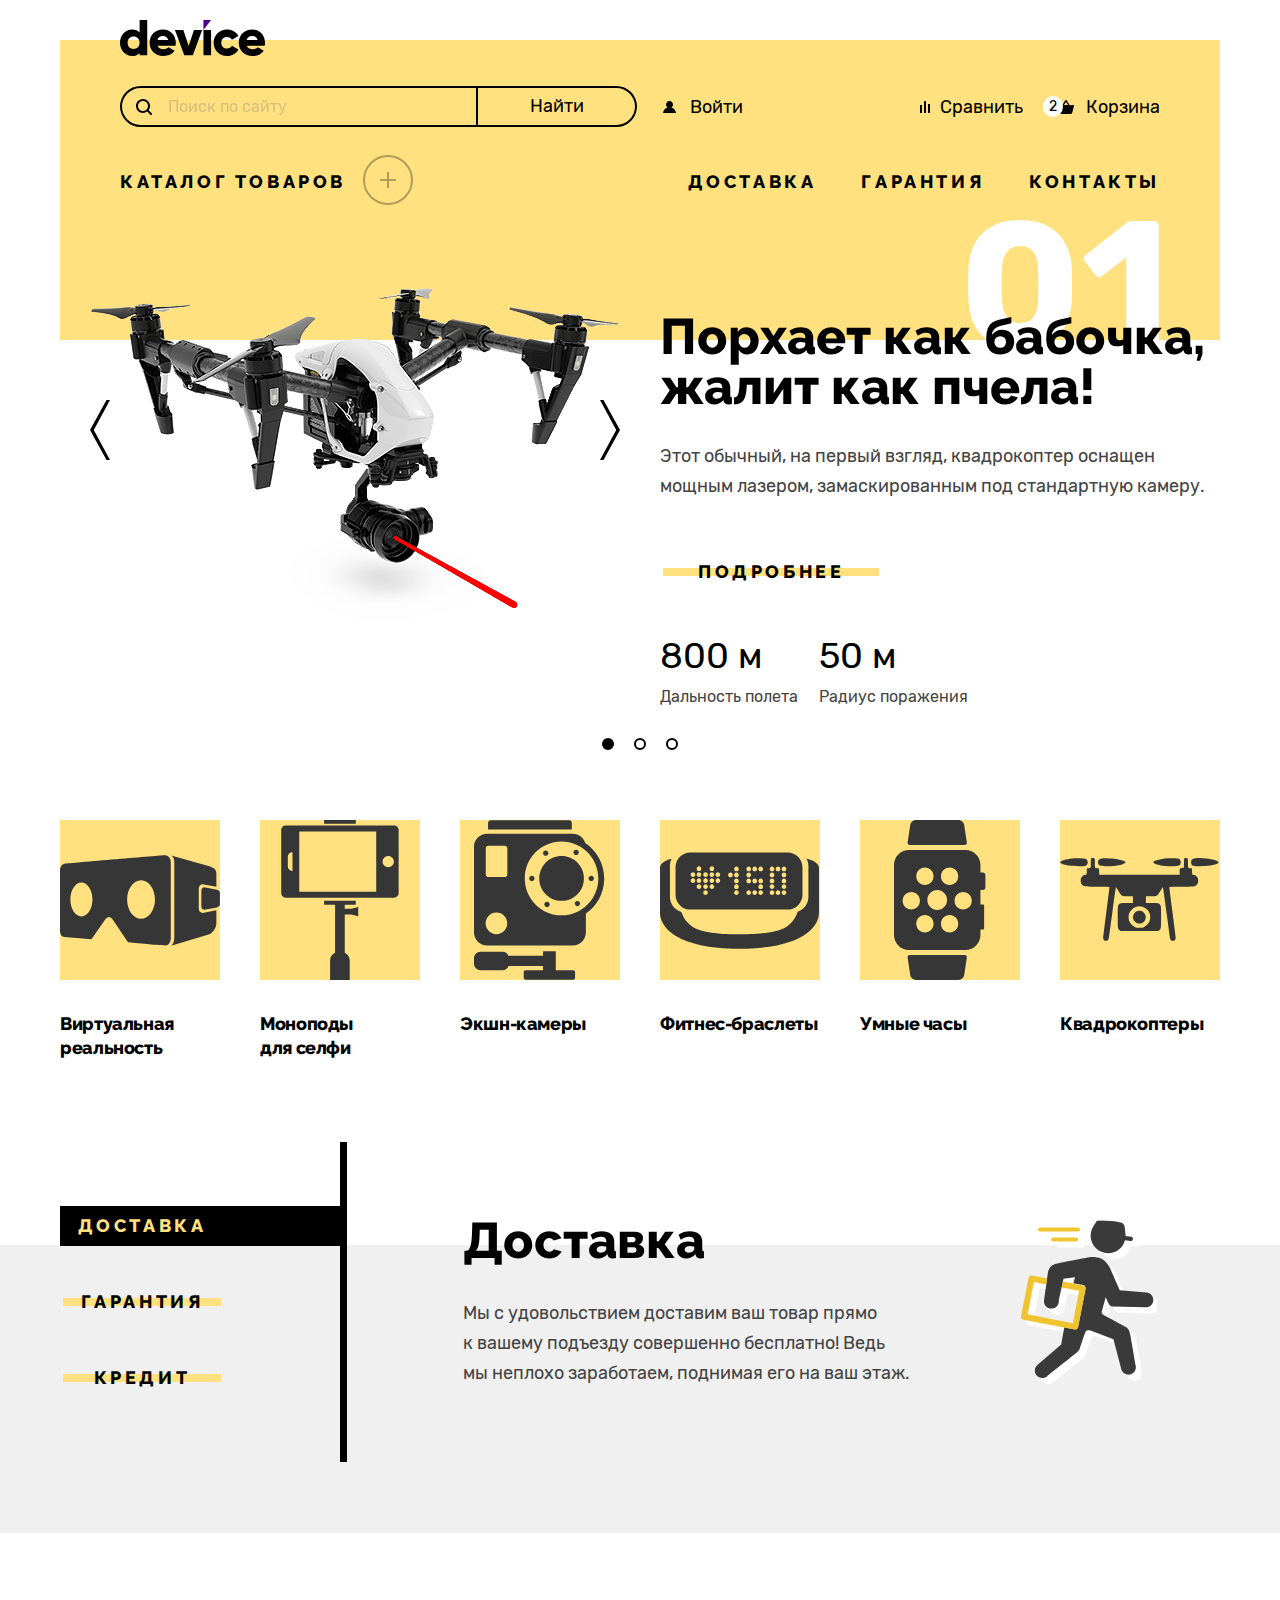
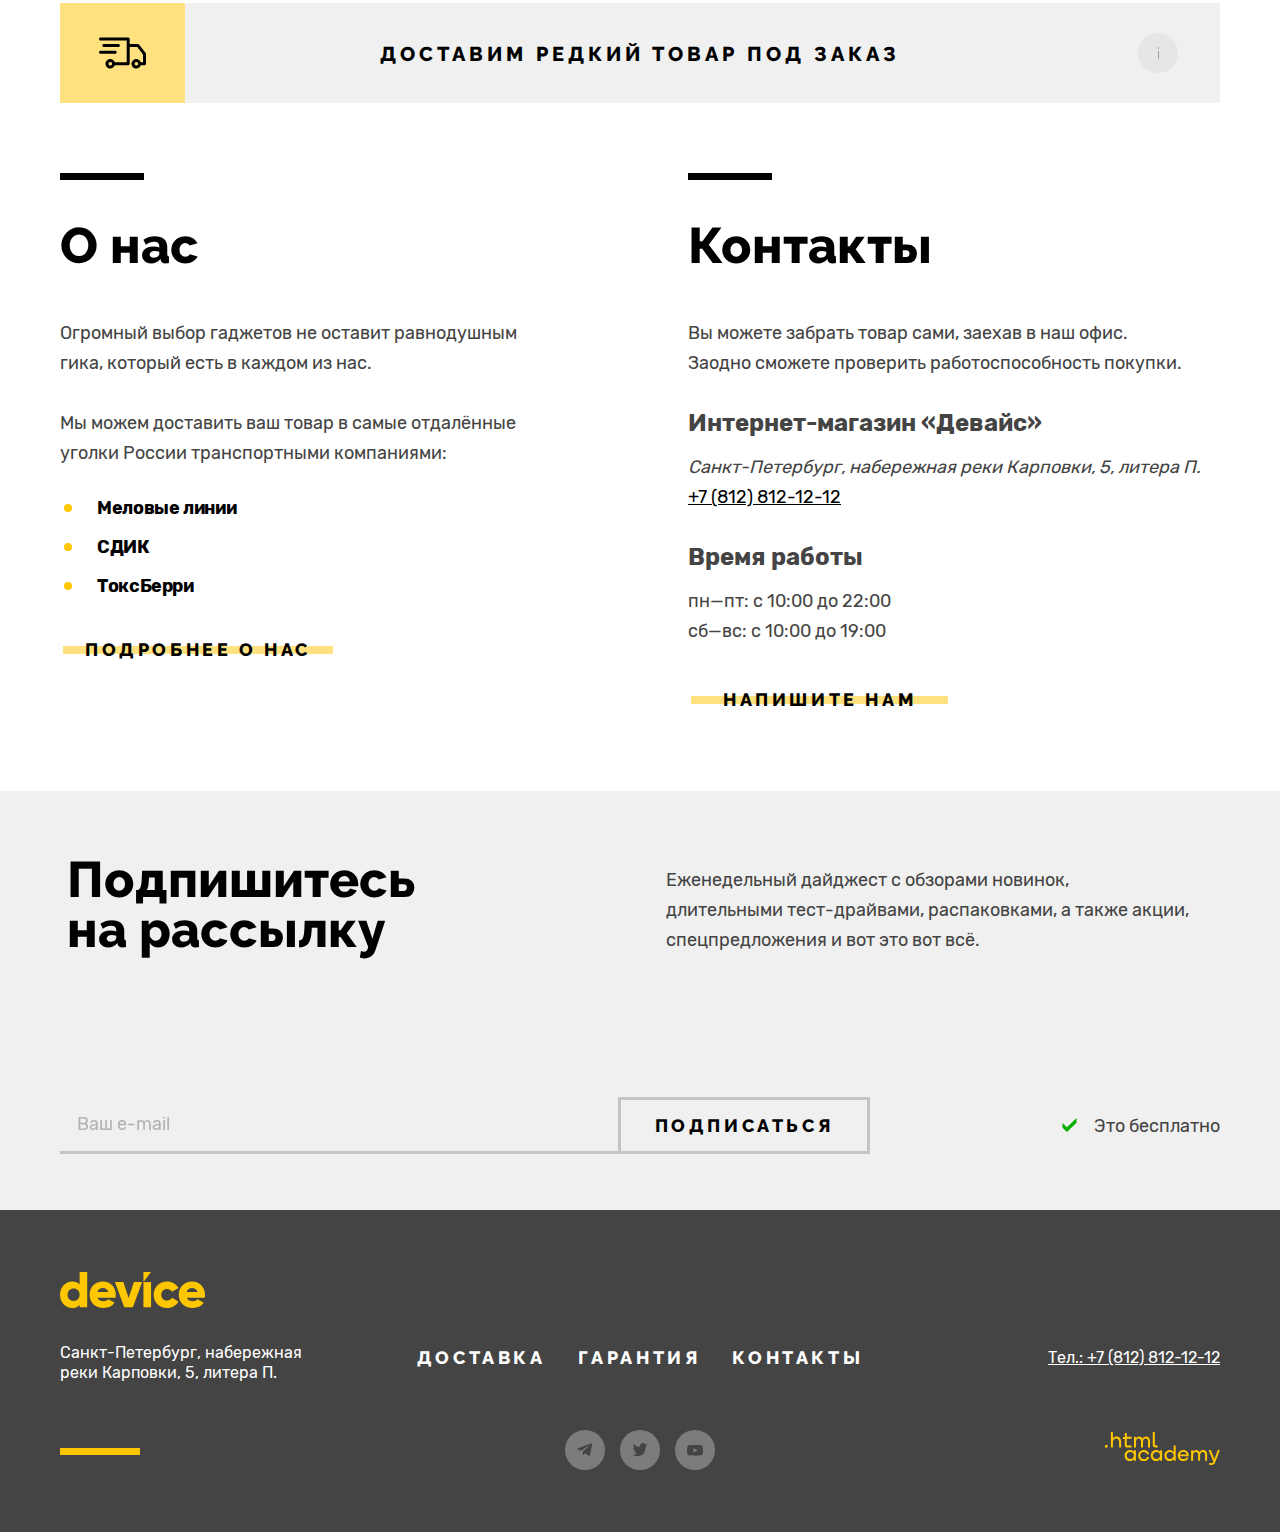
==== commit 5385c316: "дорабатывает проект к защите" ====
--- a/index.html
+++ b/index.html
@@ -17,28 +17,61 @@
         </a>
         <div class="page-header-user">
           <form class="search" action="https://echo.htmlacademy.ru" method="get">
-            <label class="label-form-search visually-hidden">Напишите ваш запрос на поиск по сайту</label>
-            <input class="search-header" placeholder="Поиск по сайту" type="search">
-            <button class="button search-button" type="submit">Найти</button>
+            <label class="search-label" for="search">
+              <input class="search-input" type="search" name="search" id="search" placeholder="Поиск по сайту">
+            </label>
+            <button class="button search-button button-dark" type="submit">Найти</button>
           </form>
           <ul class="menu-user list-reset">
-            <li class="menu-user-item ">
+            <li class="menu-user-item">
               <a class="menu-user-link menu-user-link-login" href="#">Войти</a>
             </li>
-            <li class="menu-user-item ">
+            <li class="menu-user-item">
               <a class="menu-user-link menu-user-link-compare" href="#">Сравнить</a>
             </li>
-            <li class="menu-user-item  menu-user-item-basket">
+            <li class="menu-user-item menu-user-item-basket">
               <a class="menu-user-link menu-user-link-basket" href="#">
                 <span class="menu-user-link-num">2</span>
                 Корзина</a>
+              <!-- Блок с корзиной -->
+              <div class="basket">
+                <ul class="basket-list list-reset">
+                  <li class="basket-item">
+                    <a class="basket-link" href="#">
+                      <img src="images/basket-1-small.jpg" width="39" height="43" alt="Любительская селфи-палка.">
+                      <span>Любительская <br>селфи-палка</span>
+                    </a>
+                    <button class="basket-del" type="button">
+                      <span class="visually-hidden">Удалить товар</span>
+                    </button>
+                  </li>
+                  <li class="basket-item">
+                    <a class="basket-link" href="#">
+                      <img src="images/basket-2-small.jpg" width="39" height="43" alt="Профессиональная селфи-палка.">
+                      <span>Профессиональная <br>селфи-палка</span>
+                    </a>
+                    <button class="basket-del" type="button">
+                      <span class="visually-hidden">Удалить товар</span>
+                    </button>
+                  </li>
+                </ul>
+                <div class="basket-order-container">
+                  <span class="basket-product">Товаров: 2</span>
+                  <span class="basket-order">Сумма: 2000 ₽</span>
+                </div>
+                <div class="basket-open-container">
+                  <a class="basket-open button" href="#">Открыть корзину</a>
+                </div>
+              </div>
             </li>
           </ul>
         </div>
         <nav class="navigation">
           <ul class="header-nav navigation-list list-reset">
             <li class="navigation-item navigation-item-catalog">
-              <a class="navigation-link navigation-link-catalog" href="catalog.html">Каталог товаров</a>
+              <a class="navigation-link navigation-link-catalog" href="catalog.html">Каталог товаров
+                <span></span>
+              </a>
               <div class="navigation-catalog-container">
                 <ul class="grop-down-navigation grop-down-navigation-mobile list-reset">
                   <li class="grop-down-catalog">
@@ -52,7 +85,6 @@
                   </li>
                 </ul>
                 <ul class="grop-down-navigation grop-down-navigation-smart list-reset">
-
                   <li class="grop-down-catalog">
                     <a class="grop-down-catalog-link" href="#">Фитнес-браслеты</a>
                   </li>
@@ -82,7 +114,6 @@
     </header>
     <!-- Главная страница -->
     <main class="main main-index">
-      <!-- <div class="main-container-index"> -->
       <h1 class="visually-hidden">Интернет-магазин гаджетов</h1>
       <section class="slider">
         <div class="slider-container container">
@@ -91,21 +122,20 @@
             <li class="slider-item slider-item-active">
               <h3 class="visually-hidden">Квадрокоптер с лазером</h3>
               <div class="slider-images">
-                <img class="product-image" src="images/quadrocopter.svg" width="560" height="560" alt="Квадракоптер с лазерном замаскированным под стандартную камеру.">
+                <img src="images/slider-1.png" width="560" height="560" alt="Квадракоптер с лазерном замаскированным под стандартную камеру.">
               </div>
               <div class="slider-info">
                 <h4 class="slider-title title">Порхает как бабочка, жалит как пчела!</h4>
-                <p class="slider-description">Этот обычный, на первый взгляд, квадрокоптер оснащен мощным лазером,
-                  замаскированным под стандартную камеру.</p>
-                <a class="slider-button button button-light button-more" href="#">Подробнее</a>
+                <p class="slider-description">Этот обычный, на первый взгляд, квадрокоптер оснащен мощным лазером, замаскированным под стандартную камеру.</p>
+                <a class="slider-button button button-light" href="#">Подробнее</a>
                 <dl class="slider-params">
                   <div class="slider-params-item">
-                    <dt class="slider-key">800 м</dt>
-                    <dd class="slider-value">Дальность полета</dd>
-                  </div>
-                  <div>
-                    <dt class="slider-key">50 м</dt>
-                    <dd class="slider-value">Радиус поражения</dd>
+                    <dt class="slider-key">Дальность полета</dt>
+                    <dd class="slider-value">800 м</dd>
+                  </div>
+                  <div class="slider-params-item">
+                    <dt class="slider-key">Радиус поражения</dt>
+                    <dd class="slider-value">50 м</dd>
                   </div>
                 </dl>
               </div>
@@ -113,17 +143,16 @@
             <li class="slider-item">
               <h3 class="visually-hidden">Фитнес часы</h3>
               <div class="slider-images">
-                <img class="product-image" src="images/fitness-watch.svg" width="560" height="560" alt="Фитнес часы для похудения.">
+                <img src="images/slider-2.png" width="560" height="560" alt="Фитнес часы для похудения.">
               </div>
               <div class="slider-info">
                 <h4 class="slider-title title">Худеем правильно!</h4>
-                <p class="slider-description">Мотивирующие фитнес-браслеты помогут найти в себе силы не пропускать
-                  занятия и соблюдать диету.</p>
-                <a class="slider-button button button-light button-more" href="#">Подробнее</a>
+                <p class="slider-description">Мотивирующие фитнес-браслеты помогут найти в себе силы не пропускать занятия и соблюдать диету.</p>
+                <a class="slider-button button button-light" href="#">Подробнее</a>
                 <dl class="slider-params">
                   <div class="slider-params-item">
-                    <dt class="slider-key">48 часов</dt>
-                    <dd class="slider-value">Без подзарядки</dd>
+                    <dt class="slider-key">Без подзарядки</dt>
+                    <dd class="slider-value">48 часов</dd>
                   </div>
                 </dl>
               </div>
@@ -131,27 +160,25 @@
             <li class="slider-item">
               <h3 class="visually-hidden">Селфи-палка</h3>
               <div class="slider-images">
-                <img class="product-image" src="images/selfie-stick.svg" width="560" height="560" alt="Селфи-палка">
+                <img src="images/slider-3.png" width="560" height="560" alt="Селфи-палка">
               </div>
               <div class="slider-info">
-                <h4 class="slider-title title">Делай селфи,
-                  как Бен Стиллер! </h4>
-                <p class="slider-description">Самая длинная палка для селфи доступна в нашем магазине. Восемь (Восемь,
-                  Карл!) метров длиной и весом всего 5 кг.
+                <h4 class="slider-title title">Делай селфи, как Бен Стиллер! </h4>
+                <p class="slider-description">Самая длинная палка для селфи доступна в нашем магазине. Восемь (Восемь, Карл!) метров длиной и весом всего 5 кг.
                 </p>
-                <a class="slider-button button button-light button-more" href="#">Подробнее</a>
+                <a class="slider-button button button-light" href="#">Подробнее</a>
                 <dl class="slider-params">
                   <div class="slider-params-item">
-                    <dt class="slider-key">8,5 м</dt>
-                    <dd class="slider-value">Длина палки</dd>
-                  </div>
-                  <div class="slider-params-item">
-                    <dt class="slider-key">5 кг</dt>
-                    <dd class="slider-value">Вес палки</dd>
-                  </div>
-                  <div class="slider-params-item">
-                    <dt class="slider-key">Карбон</dt>
-                    <dd class="slider-value">Материал</dd>
+                    <dt class="slider-key">Длина палки</dt>
+                    <dd class="slider-value">8,5 м</dd>
+                  </div>
+                  <div class="slider-params-item">
+                    <dt class="slider-key">Вес палки</dt>
+                    <dd class="slider-value">5 кг</dd>
+                  </div>
+                  <div class="slider-params-item">
+                    <dt class="slider-key">Материал</dt>
+                    <dd class="slider-value">Карбон</dd>
                   </div>
                 </dl>
               </div>
@@ -182,8 +209,7 @@
               <a class="product-link product-link-vr" href="#">Виртуальная реальность</a>
             </li>
             <li class="product-item">
-              <a class="product-link product-link-monopods" href="#">Моноподы
-                для селфи</a>
+              <a class="product-link product-link-monopods" href="#">Моноподы <br>для селфи</a>
             </li>
             <li class="product-item">
               <a class="product-link product-link-action-cameras" href="#">Экшн-камеры</a>
@@ -205,79 +231,71 @@
           <h2 class="visually-hidden">Сервис</h2>
           <ul class="services-tabs list-reset">
             <li class="services-tab-item service-tab-item-active">
-              <button class="services-tab-link services-tab-link-active button-service button-light" type="button ">Доставка</button>
+              <button class="services-tab-link services-tab-link-active button button-light" type="button">Доставка</button>
             </li>
             <li class="services-tab-item service-tab-item">
-              <button class="services-tab-link button-service button-light" type="button ">Гарантия</button>
+              <button class="services-tab-link button button-light" type="button">Гарантия</button>
             </li>
             <li class="services-tab-item service-tab-item">
-              <button class="services-tab-link button-service button-light" type="button ">Кредит</button>
+              <button class="services-tab-link button button-light" type="button">Кредит</button>
             </li>
           </ul>
           <ul class="service-list list-reset">
             <li class="service-item service-item-delivery service-item-active">
               <h3 class="service-title title">Доставка</h3>
-              <p class="services-text">Мы с удовольствием доставим ваш товар прямо к вашему подъезду
-                совершенно бесплатно! Ведь мы неплохо заработаем, поднимая его на ваш этаж.</p>
+              <p class="services-text">Мы с удовольствием доставим ваш товар прямо к&nbsp;вашему подъезду совершенно бесплатно! Ведь <br>мы неплохо заработаем, поднимая его на ваш этаж.</p>
             </li>
             <li class="service-item service-item-guarantee">
               <h3 class="service-title title">Гарантия</h3>
-              <p class="services-text">Если из-за возгорания купленного у нас товара у вас сгорит дом
-                — не переживайте, мы выдадим вам новый. Товар, не дом, конечно же.</p>
+              <p class="services-text">Если из-за возгорания купленного у нас товара у вас сгорит дом — не переживайте, мы выдадим вам новый. Товар, не дом, конечно же.</p>
             </li>
             <li class="service-item service-item-credit">
               <h3 class="service-title title">Кредит</h3>
-              <p class="services-text">Залезть в долговую яму стало проще! Кредитные консультанты
-                подберут для вас наиболее выгодные условия кредита. Выгодные для банка, разумеется.</p>
+              <p class="services-text">Залезть в долговую яму стало проще! Кредитные консультанты подберут для вас наиболее выгодные условия кредита. Выгодные для банка, разумеется.</p>
             </li>
           </ul>
         </div>
       </section>
       <div class="product-delivery container">
-        <a class="product-delivery-link" href="#">Доставим редкий товар под заказ</a>
+        <a class="product-delivery-link" href="#">Доставим редкий товар под заказ
+          <span></span>
+        </a>
       </div>
-      <section class="information-store">
-        <div class="information-store-container container">
-          <h2 class="visually-hidden">Информация о нас</h2>
-          <div class="about-us">
-            <h3 class="about-title title">О нас</h3>
-            <p class="about-text">Огромный выбор гаджетов не оставит равнодушным гика, который есть в каждом из нас.
-            </p>
-            <p class="about-text">Мы можем доставить ваш товар в самые отдалённые уголки России транспортными
-              компаниями:</p>
-            <ul class="about-list list-reset">
-              <li class="about-item">Меловые линии</li>
-              <li class="about-item">СДИК</li>
-              <li class="about-item">ТоксБерри</li>
-            </ul>
-            <a class="about-button button button-light" href="#">Подробнее о нас</a>
-          </div>
-          <div class="contacts-information">
-            <h3 class="about-title title">Контакты</h3>
-            <p class="about-text">Вы можете забрать товар сами, заехав в наш офис. <br>Заодно сможете проверить
-              работоспособность покупки.</p>
-            <address class="about-address">
-              <h4 class="about-title-small">Интернет-магазин «Девайс»</h4>
-              <span class="info-adress">Санкт-Петербург, набережная реки Карповки, 5, литера П.</span>
-              <a class="about-link" href="tel:+78128121212">+7 (812) 812-12-12</a>
-            </address>
-            <div class="about-schedule">
-              <h4 class="about-title-small">Время работы</h4>
-              <p class="about-text">пн—пт: с 10:00 до 22:00 <br>сб—вс: с 10:00 до 19:00</p>
-            </div>
-            <a class="about-button button button-light" href="#">Напишите нам </a>
-          </div>
+      <section class="about container">
+        <div class="about-section about-section-company">
+          <h2 class="about-title title">О нас</h2>
+          <p class="about-text">Огромный выбор гаджетов не оставит равнодушным <br>гика, который есть в каждом из нас.</p>
+          <p class="about-text">Мы можем доставить ваш товар в самые отдалённые <br>уголки России транспортными компаниями:</p>
+          <ul class="about-list list-reset">
+            <li class="about-item">Меловые линии</li>
+            <li class="about-item">СДИК</li>
+            <li class="about-item">ТоксБерри</li>
+          </ul>
+          <a class="about-button button button-light" href="#">Подробнее о нас</a>
+        </div>
+        <div class="about-section about-section-contacts">
+          <h2 class="about-title title">Контакты</h2>
+          <p class="about-text">Вы можете забрать товар сами, заехав в наш офис. <br>Заодно сможете проверить работоспособность покупки.</p>
+          <div class="about-address">
+            <h3 class="about-title-small">Интернет-магазин «Девайс»</h3>
+            <address class="about-text">Санкт-Петербург, набережная реки Карповки, 5, литера П.</address>
+            <a class="about-link" href="tel:+78128121212">+7 (812) 812-12-12</a>
+          </div>
+          <div class="about-schedule">
+            <h3 class="about-title-small">Время работы</h3>
+            <p class="about-text">пн—пт: с 10:00 до 22:00 <br>сб—вс: с 10:00 до 19:00</p>
+          </div>
+          <a class="about-button button button-light" href="#">Напишите нам</a>
         </div>
       </section>
       <section class="mailing">
         <div class="mailing-container container">
-          <h2 class="mailing-title title">Подпишитесь на рассылку</h2>
-          <p class="mailing-description">Еженедельный дайджест с обзорами новинок, длительными тест-драйвами,
-            распаковками, а также акции, спецпредложения и вот это вот всё.</p>
+          <h2 class="mailing-title title">Подпишитесь на&nbsp;рассылку</h2>
+          <p class="mailing-description">Еженедельный дайджест с обзорами новинок, <br>длительными тест-драйвами, распаковками, а также акции, спецпредложения и вот это вот всё.</p>
           <form class="mailing-form" action="https://echo.htmlacademy.ru/" method="post">
-            <label class="visually-hidden" for="subscribe-email">Напишите ваш E-mail</label>
-            <input class="mailing-input" type="email" name="E-mail" id="subscribe-email" placeholder="Ваш e-mail" required="">
-            <button class="mailing-submit button" type="submit">Подписаться</button>
+            <label class="visually-hidden" for="mailing-email">Напишите ваш E-mail</label>
+            <input class="mailing-input" type="email" name="E-mail" id="mailing-email" placeholder="Ваш e-mail" required>
+            <button class="mailing-submit button button-dark" type="submit">Подписаться</button>
           </form>
           <p class="mailing-note">Это бесплатно</p>
         </div>
@@ -287,15 +305,14 @@
     <footer class="page-footer">
       <div class="page-footer-wrapper container">
         <h2 class="visually-hidden">Контактные данные интернет-магазина и быстрая навигация по интернет-магазину</h2>
+        <a class="logo-footer" href="index.html" aria-current="page">
+          <img src="images/logo-footer.svg" width="145" height="36" alt="Логотип компании Device.">
+        </a>
         <div class="page-footer-container">
-          <section class="store-contacts">
-            <a class="logo-footer" href="index.html" aria-current="page">
-              <img src="images/logo-footer.svg" width="145" height="36" alt="Логотип компании Device.">
-            </a>
-            <p class="store-address">Санкт-Петербург, набережная
-              реки Карповки, 5, литера П.</p>
-          </section>
-          <section class="store-menu">
+          <div class="page-footer-item page-footer-item-address">
+            <p class="page-footer-address">Санкт-Петербург, набережная реки Карповки, 5, литера П.</p>
+          </div>
+          <div class="page-footer-item page-footer-item-links">
             <ul class="footer-navigation list-reset">
               <li class="footer-navigation-item">
                 <a class="footer-navigation-link" href="#delivery">Доставка</a>
@@ -307,36 +324,36 @@
                 <a class="footer-navigation-link" href="#contacts">Контакты</a>
               </li>
             </ul>
-            <ul class="footer-social list-reset">
-              <li class="footer-social-item">
-                <a class="footer-social-link footer-social-link-telegram" href="https://t.me/htmlacademy">
+            <ul class="footer-social social-list list-reset">
+              <li class="social-item">
+                <a class="social-link social-link-telegram" href="https://t.me/htmlacademy">
                   <span class="visually-hidden">Telegram</span>
                 </a>
               </li>
-              <li class="footer-social-item">
-                <a class="footer-social-link footer-social-link-youtube" href="https://www.youtube.com/user/htmlacademyru">
+              <li class="social-item">
+                <a class="social-link social-link-youtube" href="https://www.youtube.com/user/htmlacademyru">
                   <span class="visually-hidden">Youtube</span>
                 </a>
               </li>
-              <li class="footer-social-item">
-                <a class="footer-social-link footer-social-link-twitter" href="https://twitter.com/htmlacademy_ru">
+              <li class="social-item">
+                <a class="social-link social-link-twitter" href="https://twitter.com/htmlacademy_ru">
                   <span class="visually-hidden">Твиттер</span>
                 </a>
               </li>
             </ul>
-          </section>
-          <section class="footer-information">
-            <a class="contacts-address-phone" href="tel:+78128121212">Тел.: +7 (812) 812-12-12</a>
+          </div>
+          <div class="page-footer-item page-footer-item-information">
+            <a class="page-footer-phone" href="tel:+78128121212">Тел.: +7 (812) 812-12-12</a>
             <a class="academy-link" href="https://htmlacademy.ru/">
               <span class="visually-hidden">HTMLAcademy</span>
             </a>
-          </section>
+          </div>
         </div>
       </div>
     </footer>
 
-    <!-- Модальное окно
-    Класс modal--close закрывает модальное окно -->
+    <!-- Модальное окно -->
+
     <section class="modal modal-close">
       <div class="modal-container">
         <h2 class="modal-title title">Доставка под заказ</h2>
@@ -348,12 +365,12 @@
             <div class="form-group form-group-name">
               <label class="form-label" for="user-name">Ваше имя:</label>
               <input class="form-input form-input-name" id="user-name" name="username" type="text" placeholder="Введите имя" required>
-              <span class="visually-hidden form-message">Добавьте имя</span>
+              <span class="form-message">Добавьте имя</span>
             </div>
             <div class="form-group form-group-email form-group-invalid">
               <label class="form-label" for="user-email">Ваш e-mail:</label>
               <input class="form-input form-input-email" id="user-email" name="usermail" type="email" value="почта" placeholder="Введите адрес электронной почты" required>
-              <span class="form-message form-message-error">Забавный у вас адрес</span>
+              <span class="form-message">Забавный у вас адрес</span>
             </div>
             <div class="form-group form-group-textarea">
               <label class="form-label" for="user-comment">Что нужно привезти:</label>
@@ -368,10 +385,10 @@
                 <p class="form-tooltip-text" role="tooltip">Постараемся найти, сколько нужно. Привезём сколько получится по требованиям к&nbsp;провозу багажа.</p>
               </div>
               <div class="form-controls">
+                <input class="form-input form-input-counter" id="user-quantity" name="user-quantity" type="number" value="1" min="1" max="999" step="1" required>
                 <button class="form-control form-control-step-down" type="button">
                   <span class="visually-hidden">Меньше</span>
                 </button>
-                <input class="form-input form-input-counter" id="user-quantity" name="user-quantity" type="number" value="1" min="1" max="999" step="1" required>
                 <button class="form-control form-control-step-up" type="button">
                   <span class="visually-hidden">Больше</span>
                 </button>
--- a/styles/styles.css
+++ b/styles/styles.css
@@ -31,22 +31,20 @@
   box-sizing: border-box;
 }
 
-.html {
+html {
   height: 100%;
 }
 
 body {
-  /* width: 1440px; */
   display: flex;
   flex-direction: column;
-  width: auto;
   height: 100%;
   margin: 0;
 
   font-weight: 400;
   font-size: 18px;
   line-height: 30px;
-  font-family: "Rubik", sans-serif;
+  font-family: "Rubik", "Arial", sans-serif;
   color: #000000;
 
   background-color: #ffffff;
@@ -81,39 +79,87 @@
 }
 
 .button {
+  position: relative;
+  z-index: 1;
+
+  display: inline-block;
+  padding: 6px 35px;
+
   font-weight: 800;
   font-size: 18px;
-  line-height: 21.13px;
-  font-family: "Raleway", sans-serif;
+  line-height: 21px;
+  font-family: "Raleway", "Arial", sans-serif;
   text-align: center;
   color: #000000;
   text-transform: uppercase;
   text-decoration: none;
-
-  border: none;
+  letter-spacing: 3.6px;
+
+  background-color: transparent;
+  border: 3px solid #e5e5e5;
+  cursor: pointer;
+
+  transition: background-color 0.3s ease-in-out;
+}
+
+/* Нет состояний для кнопки */
+.button:hover {
+  border-color: #000000;
+}
+
+.button:active {
+  color: rgba(0, 0, 0, 0.3);
+
+  border-color: rgba(0, 0, 0, 0.3);
+}
+
+.button:focus {
+  outline: none;
+}
+
+.button:focus::after {
+  content: "";
+  position: absolute;
+  top: -6px;
+  right: -6px;
+  bottom: -6px;
+  left: -6px;
+  z-index: -1;
+
+  border: 2px solid #af4fff;
+}
+
+.button-dark {
+  border-color: #c4c4c4;
+}
+
+.button-dark:hover {
+  color: #ffffff;
+
+  background-color: #000000;
+}
+
+.button-dark:active {
+  color: rgba(255, 255, 255, 0.3);
+
+  background-color: #000000;
 }
 
 .button-light {
-  position: relative;
-  z-index: 1;
-
-  min-width: 220px;
-  padding: 6px 35px;
-
   letter-spacing: 3.6px;
 
   background-color: transparent;
-  cursor: pointer;
+  border-color: transparent;
 }
 
 .button-light::before {
   content: "";
   position: absolute;
   top: 50%;
+  right: 0;
   left: 0;
   z-index: -1;
 
-  width: 100%;
   height: 8px;
 
   background-color: #ffe17f;
@@ -122,15 +168,40 @@
   transition: height 0.3s ease-in-out;
 }
 
+.button-light:hover {
+  border-color: transparent;
+}
+
+.button-light:hover::before {
+  height: 100%;
+}
+
+.button-light:active {
+  color: #000000;
+
+  background-color: #ffcc33;
+  border-color: transparent;
+}
+
+.button:disabled,
+.button-disabled {
+  opacity: 0.3;
+
+  pointer-events: none;
+}
+
 .title {
+  margin: 0;
+
   font-weight: 800;
   font-size: 50px;
   line-height: 50px;
-  font-family: "Raleway", sans-serif;
+  font-family: "Raleway", "Arial", sans-serif;
 }
 
 .container {
-  width: 1160px;
+  width: 100%;
+  max-width: 1160px;
   margin: 0 auto;
 }
 
@@ -141,7 +212,7 @@
 }
 
 .page-header-container {
-  padding: 0 60px;
+  padding: 0 60px 19px;
 
   background-color: #ffe17f;
   background-image: linear-gradient(180deg, #ffffff 20px, #ffe17f 20px);
@@ -152,8 +223,19 @@
   width: 145px;
   height: 36px;
   margin-bottom: 30px;
-
-  border: 2px solid transparent;
+}
+
+.logo-header:hover {
+  opacity: 0.6;
+}
+
+.logo-header:active {
+  opacity: 0.3;
+}
+
+.logo-header:focus {
+  outline: 2px solid #af4fff;
+  outline-offset: 2px;
 }
 
 .page-header-user {
@@ -172,14 +254,27 @@
   grid-template-columns: 1fr auto;
 }
 
-.label-form-search {
-  /* position: relative; */
+.search-label {
+  position: relative;
+
   width: 100%;
-}
-
-.search-header {
-  /*grid-column: 1 / 1;
-  display: block; */
+  height: 100%;
+}
+
+/* Стилизация фокуса */
+.search-label:focus-within::before {
+  content: "";
+  position: absolute;
+  top: -4px;
+  right: -4px;
+  bottom: -4px;
+  left: -4px;
+
+  border: 2px solid #af4fff;
+}
+
+.search-input {
+  display: block;
   width: 100%;
   height: 100%;
   padding: 8px 15px 9px 46px;
@@ -187,26 +282,51 @@
   font-weight: 400;
   font-size: 16px;
   line-height: 20px;
-  font-family: "Rubik", sans-serif;
-
-  background-color: #ffe17f;
-  background-image: url(../images/icons/search.svg);
+  font-family: "Rubik", "Arial", sans-serif;
+  color: #000000;
+
+  background-color: transparent;
+  background-image: url("../images/icons/search.svg");
   background-repeat: no-repeat;
-  background-position: 16px center;
+  background-position: center left 14px;
   background-size: 16px 16px;
   border: 2px solid #000000;
+  border-right-width: 1px;
   border-radius: 50px 0 0 50px;
 }
 
+/* Состояния для input */
+.search-input::placeholder {
+  opacity: 0.3;
+}
+
+.search-input:hover {
+  background-color: #dcdcdc;
+}
+
+.search-input:focus {
+  outline: none;
+}
+
+.search-input:disabled {
+  opacity: 0.3;
+
+  pointer-events: none;
+}
+
 .search-button {
+  display: block;
   width: 160px;
-  padding: 10px 56px;
-
+  padding: 8px 15px 9px;
+
+  font-weight: 400;
+  line-height: 20px;
+  font-family: "Rubik", "Arial", sans-serif;
   text-transform: none;
   letter-spacing: normal;
 
-  background-color: #ffe17f;
   border: 2px solid #000000;
+  border-left-width: 1px;
   border-radius: 0 50px 50px 0;
 }
 
@@ -233,12 +353,26 @@
   background-position: center left;
 }
 
+/* Нет состояний */
+.menu-user-link:hover {
+  opacity: 0.6;
+}
+
+.menu-user-link:active {
+  opacity: 0.3;
+}
+
+.menu-user-link:focus {
+  outline: 2px solid #af4fff;
+  outline-offset: 2px;
+}
+
 .menu-user-link-login {
-  background-image: url(../images/icons/login.svg);
+  background-image: url("../images/icons/login.svg");
 }
 
 .menu-user-link-logout {
-  padding: 0 8px;
+  padding: 0 6px;
 
   opacity: 0.3;
 }
@@ -246,7 +380,13 @@
 .menu-user-link-compare {
   padding-left: 20px;
 
-  background-image: url(../images/icons/compare.svg);
+  background-image: url("../images/icons/compare.svg");
+}
+
+.menu-user-link-logout {
+  padding: 0;
+
+  opacity: 0.3;
 }
 
 .menu-user-link-basket {
@@ -254,7 +394,7 @@
 
   padding-left: 43px;
 
-  background-image: url(../images/icons/basket.svg);
+  background-image: url("../images/icons/basket.svg");
   background-position: center left 15px;
 }
 
@@ -269,14 +409,181 @@
   align-items: center;
   min-width: 20px;
   min-height: 20px;
-  padding: 5px;
+  padding: 2px;
 
   font-size: 14px;
   line-height: 17px;
+  text-align: center;
   color: #000000;
 
   background-color: #ffffff;
   border-radius: 50%;
+}
+
+/* Стилизация корзины */
+.basket {
+  position: absolute;
+  left: 29%;
+  z-index: 20;
+
+  display: none;
+  width: 320px;
+  margin-top: 5px;
+
+  font-size: 16px;
+  line-height: 20px;
+  color: #ffffff;
+
+  background-color: #000000;
+  transform: translateX(-50%);
+}
+
+.basket::after {
+  content: "";
+  position: absolute;
+  bottom: 100%;
+  left: 50%;
+
+  border-right: 7px solid transparent;
+  border-bottom: 6px solid #000000;
+  border-left: 7px solid transparent;
+  transform: inherit;
+}
+
+.basket-item {
+  display: grid;
+  padding: 20px;
+
+  gap: 23px;
+  grid-template-columns: 1fr auto;
+}
+
+.basket-link {
+  display: grid;
+
+  color: #ffffff;
+  text-decoration: none;
+
+  gap: 23px;
+  grid-template-columns: auto 1fr;
+}
+
+.basket-link img {
+  display: block;
+  width: 39px;
+  height: 43px;
+}
+
+.basket-link:hover {
+  opacity: 0.6;
+}
+
+.basket-link:active {
+  opacity: 0.3;
+}
+
+.basket-link:focus {
+  outline: 2px solid #af4fff;
+  outline-offset: 2px;
+}
+
+.basket-del {
+  position: relative;
+
+  width: 10px;
+  height: 10px;
+  padding: 0;
+
+  background-color: transparent;
+  border: none;
+}
+
+.basket-del::before,
+.basket-del::after {
+  content: "";
+  position: absolute;
+  top: 50%;
+  left: 50%;
+
+  width: 12px;
+  height: 1px;
+
+  background-color: #ffffff;
+  transform: translate(-50%, -50%);
+}
+
+.basket-del::before {
+  transform: translate(-50%, -50%) rotate(45deg);
+}
+
+.basket-del::after {
+  transform: translate(-50%, -50%) rotate(-45deg);
+}
+
+.basket-del:hover {
+  opacity: 0.6;
+}
+
+.basket-del:active {
+  opacity: 0.3;
+}
+
+.basket-del:focus {
+  outline: 2px solid #af4fff;
+  outline-offset: 2px;
+}
+
+.basket-order-container {
+  display: flex;
+  justify-content: space-between;
+  padding: 13px 20px;
+
+  background-color: #1a1a1a;
+}
+
+.basket-open-container {
+  padding: 20px;
+}
+
+.basket-open {
+  width: 100%;
+  padding: 11px;
+
+  font-size: 18px;
+  line-height: 21px;
+  letter-spacing: 3.6px;
+
+  background-color: #ffffff;
+  border-color: transparent;
+}
+
+.basket-open::before {
+  display: none;
+}
+
+.basket-open:hover {
+  background-color: #ffe17f;
+  border-color: #ffe17f;
+}
+
+.basket-open:active {
+  color: rgba(0, 0, 0, 0.3);
+}
+
+.basket-open:disabled,
+.basket-open-disabled {
+  color: rgba(0, 0, 0, 0.3);
+
+  opacity: 1;
+}
+
+/* Стилизация открытия корзины */
+.menu-user-item-basket {
+  position: relative;
+}
+
+.menu-user-item-basket:hover .basket {
+  display: block;
 }
 
 .navigation-list {
@@ -286,7 +593,11 @@
   flex-wrap: wrap;
   justify-content: flex-end;
 
-  gap: 44px;
+  gap: 45px;
+}
+
+.navigation-item {
+  padding: 10px 0;
 }
 
 .navigation-item-catalog {
@@ -298,17 +609,20 @@
 
   font-weight: 800;
   font-size: 18px;
-  line-height: 21.13px;
-  font-family: "Raleway", sans-serif;
+  line-height: 21px;
+  font-family: "Raleway", "Arial", sans-serif;
   color: #000000;
   text-transform: uppercase;
   text-decoration: none;
-
-  border: 2px solid transparent;
+  letter-spacing: 3.6px;
 }
 
 .navigation-link:hover {
   opacity: 0.6;
+}
+
+.navigation-link:active {
+  opacity: 0.3;
 }
 
 .navigation-link:focus {
@@ -316,28 +630,61 @@
   outline-offset: 2px;
 }
 
-.navigation-link:active {
-  opacity: 0.3;
+.navigation-link-current {
+  text-decoration: 2px;
+
+  outline: none;
+
+  pointer-events: none;
+
+  text-decoration-color: inherit;
+  text-decoration-line: underline;
+  text-decoration-style: solid;
+  text-underline-offset: 8px;
 }
 
 .navigation-link-catalog {
-  display: flex;
-  flex-wrap: wrap;
-  align-items: center;
-
-  column-gap: 7px;
-}
-
-.navigation-link-catalog::after {
-  content: "";
-
-  display: block;
+  position: relative;
+  z-index: 11;
+
+  padding: 16px 67px 16px 0;
+}
+
+/* Стилизация крестика */
+
+.navigation-link-catalog span {
+  position: absolute;
+  top: 0;
+  right: 0;
+
   width: 50px;
   height: 50px;
 
-  background-image: url(../images/icons/plus.svg);
-  background-repeat: no-repeat;
+  border: 2px solid #000000;
   border-radius: 50%;
+  opacity: 0.3;
+}
+
+.navigation-link-catalog span::before,
+.navigation-link-catalog span::after {
+  content: "";
+  position: absolute;
+  top: 50%;
+  left: 50%;
+
+  width: 16px;
+  height: 2px;
+
+  background-color: #000000;
+  transform: translate(-50%, -50%);
+}
+
+.navigation-link-catalog span::after {
+  transform: translate(-50%, -50%) rotate(90deg);
+}
+
+.navigation-item-catalog:hover span::after {
+  display: none;
 }
 
 .navigation-catalog-container {
@@ -361,11 +708,13 @@
   display: grid;
 }
 
+.grop-down-catalog {
+  margin-bottom: 6px;
+}
+
 .grop-down-catalog-link {
-  font-weight: 400;
   font-size: 16px;
   line-height: 18px;
-  font-family: "Rubik", sans-serif;
   color: #000000;
   text-decoration: none;
 }
@@ -383,6 +732,20 @@
   text-underline-offset: 6px;
 }
 
+/* Стилизация состояний */
+.grop-down-catalog-link:hover {
+  opacity: 0.6;
+}
+
+.grop-down-catalog-link:active {
+  opacity: 0.3;
+}
+
+.grop-down-catalog-link:focus {
+  outline: 2px solid #af4fff;
+  outline-offset: 2px;
+}
+
 /* Главная страница */
 
 .main {
@@ -394,7 +757,7 @@
 }
 
 .slider-container {
-  width: 1160px;
+  position: relative;
 }
 
 .slider-list {
@@ -411,14 +774,18 @@
   background-color: #ffe17f;
   background-image: linear-gradient(180deg, #ffe17f 133px, #ffffff 133px);
 
-  counter-increment: slider;
+  counter-increment: slide;
 
   gap: 40px;
   grid-template-columns: repeat(2, 1fr);
 }
 
+.slider-item-active {
+  display: grid;
+}
+
 .slider-item::after {
-  content: "0" counter(slider);
+  content: "0" counter(slide);
   position: absolute;
   top: 65px;
   right: 50px;
@@ -429,14 +796,18 @@
   color: #ffffff;
 }
 
-.slider-item-active {
-  display: grid;
-}
-
-.product-image {
+.slider-images {
+  height: 525px;
   margin: 0;
 }
 
+/* Стилизация самой img */
+.slider-images img {
+  display: block;
+  width: 100%;
+  height: 100%;
+}
+
 .slider-info {
   position: relative;
   z-index: 1;
@@ -445,56 +816,42 @@
 }
 
 .slider-title {
-  width: 545px;
   margin-bottom: 29px;
 }
 
 .slider-description {
+  margin: 0 0 51px;
+
+  color: #444444;
+}
+
+.slider-button {
   margin-bottom: 50px;
-
-  color: #444444;
-}
-
-.button-more {
-  margin-bottom: 60px;
-
-  font-weight: 800;
-  font-size: 18px;
-  line-height: 21.13px;
-  font-family: "Raleway", sans-serif;
-  text-align: center;
-  color: #000000;
-  text-transform: uppercase;
-  text-decoration: none;
 }
 
 .slider-params {
   display: flex;
-  margin-top: 50px;
-  margin-bottom: 26px;
+  flex-wrap: wrap;
+  margin: 0;
+
+  gap: 21px;
 }
 
 .slider-params-item {
-  margin-right: 20px;
+  display: flex;
+  flex-direction: column;
 }
 
 .slider-key {
-  margin-bottom: 12px;
-
-  font-weight: 400;
+  font-size: 16px;
+  color: #444444;
+}
+
+.slider-value {
+  order: -1;
+  margin: 0 0 11px;
+
   font-size: 36px;
-  line-height: 30px;
-  font-family: "Rubik", sans-serif;
-}
-
-.slider-value {
-  margin: 0;
-
-  font-weight: 400;
-  font-size: 16px;
-  line-height: 30px;
-  font-family: "Rubik", sans-serif;
-  color: #444444;
 }
 
 .slider-arrows-container {
@@ -512,10 +869,10 @@
 .slider-arrow {
   display: inline-block;
   width: 20px;
-  height: 61px;
+  height: 60px;
 
   background-color: transparent;
-  background-image: url(../images/icons/arrow.svg);
+  background-image: url("../images/icons/arrow.svg");
   background-repeat: no-repeat;
   background-position: center;
   background-size: contain;
@@ -527,6 +884,35 @@
   transform: rotate(180deg);
 }
 
+/* Состояния для кнопки */
+.slider-arrow:hover {
+  opacity: 0.6;
+}
+
+.slider-arrow:active {
+  opacity: 0.3;
+}
+
+.slider-arrow:focus {
+  outline: none;
+}
+
+.slider-arrow:focus::before {
+  content: "";
+  position: absolute;
+  top: -6px;
+  right: -6px;
+  bottom: -6px;
+  left: -6px;
+
+  border: 2px solid #af4fff;
+}
+
+.slider-arrow-disabled,
+.slider-arrow:disabled {
+  opacity: 0.1;
+}
+
 .slider-pagination-list {
   display: flex;
   flex-wrap: wrap;
@@ -554,13 +940,37 @@
   background-color: #000000;
 }
 
+/* Состояния */
+.slider-pagination-button:hover {
+  opacity: 0.6;
+}
+
+.slider-pagination-button:active {
+  opacity: 0.3;
+}
+
+.slider-pagination-button:focus {
+  outline: none;
+}
+
+.slider-pagination-button:focus::before {
+  content: "";
+  position: absolute;
+  top: -6px;
+  right: -6px;
+  bottom: -6px;
+  left: -6px;
+
+  border: 2px solid #af4fff;
+}
+
+.slider-pagination-button-disabled,
+.slider-pagination-button:disabled {
+  opacity: 0.1;
+}
+
 .products {
-  padding-top: 70px;
-  padding-bottom: 70px;
-}
-
-.products-container {
-  width: 1160px;
+  padding: 70px 0 67px;
 }
 
 .product-list-main {
@@ -578,7 +988,7 @@
   font-weight: 800;
   font-size: 18px;
   line-height: 24px;
-  font-family: "Raleway", sans-serif;
+  font-family: "Raleway", "Arial", sans-serif;
   color: #000000;
   text-decoration: none;
   letter-spacing: -0.36px;
@@ -594,42 +1004,50 @@
 
   background-color: #ffe17f;
   background-repeat: no-repeat;
-  background-position: center center;
+  background-position: center;
   background-size: contain;
 }
 
+/* Стилизация состояний */
+.product-link:hover::before {
+  background-color: #ffc700;
+}
+
+.product-link:active {
+  opacity: 0.3;
+}
+
+.product-link:focus {
+  outline: 2px solid #af4fff;
+  outline-offset: 2px;
+}
+
 .product-link-vr::before {
-  background-image: url(../images/products/images-vr.svg);
-  background-size: auto;
+  background-image: url("../images/products/images-vr.svg");
 }
 
 .product-link-monopods::before {
-  background-image: url(../images/products/images-monopods.svg);
-  background-size: auto;
+  background-image: url("../images/products/images-monopods.svg");
 }
 
 .product-link-action-cameras::before {
-  background-image: url(../images/products/images-cameras.svg);
-  background-size: auto;
+  background-image: url("../images/products/images-cameras.svg");
 }
 
 .product-link-fitness-bracelet::before {
-  background-image: url(../images/products/images-bracelet.svg);
-  background-size: auto;
+  background-image: url("../images/products/images-bracelet.svg");
 }
 
 .product-link-watch::before {
-  background-image: url(../images/products/images-watch.svg);
-  background-size: auto;
+  background-image: url("../images/products/images-watch.svg");
 }
 
 .product-link-quadrocopter::before {
-  background-image: url(../images/products/images-quadrocopter.svg);
-  background-size: auto;
+  background-image: url("../images/products/images-quadrocopter.svg");
 }
 
 .services {
-  padding-bottom: 72px;
+  padding: 15px 0 71px;
 
   background-color: #f0f0f0;
   background-image: linear-gradient(0deg, #f0f0f0 71%, #ffffff 71%);
@@ -637,7 +1055,6 @@
 
 .services-container {
   display: grid;
-  width: 1160px;
 
   grid-template-columns: 287px 1fr;
 }
@@ -652,59 +1069,52 @@
   grid-template-columns: 1fr;
 }
 
-.services-tab-item:not(:last-child) {
-  margin-bottom: 35px;
-}
-
 .service-tab-item-active {
   background-color: #000000;
 
   pointer-events: none;
 }
 
+/* Стилизация кнопок */
+.services-tab-link {
+  width: 164px;
+  padding: 6px 7px 7px;
+}
+
 .services-tab-link-active {
   color: #ffe17f;
 }
 
-.button-service {
-  width: 280px;
-  height: 40px;
-  padding: 9px 120px 11px 0;
-
-  font-weight: 800;
-  font-size: 18px;
-  line-height: 21.13px;
-  font-family: "Raleway", sans-serif;
-  text-align: center;
-  text-transform: uppercase;
-  letter-spacing: 3.6px;
-
-  border: none;
+.services-tab-link-active::before {
+  display: none;
 }
 
 .service-item {
   display: none;
-  padding: 74px 260px 50px 116px;
+  padding: 74px 260px 74px 116px;
 
   background-repeat: no-repeat;
   background-position: center right 63px;
 }
 
-.service-item-delivery {
-  background-image: url(../images/delivery.svg);
-}
-
 .service-item-active {
   display: block;
 }
 
+.service-item-delivery {
+  background-image: url("../images/delivery.svg");
+}
+
+.service-item-guarantee {
+  background-image: url("../images/guarantee.svg");
+}
+
+.service-item-credit {
+  background-image: url("../images/credit.svg");
+}
+
 .service-title {
-  margin-bottom: 34px;
-
-  font-weight: 800;
-  font-size: 50px;
-  line-height: 50px;
-  font-family: "Raleway", sans-serif;
+  margin-bottom: 32px;
 }
 
 .services-text {
@@ -713,17 +1123,8 @@
   color: #444444;
 }
 
-.service-item-guarantee {
-  background-image: url(../images/guarantee.svg);
-}
-
-.service-item-credit {
-  background-image: url(../images/credit.svg);
-}
-
 .product-delivery {
-  width: 1160px;
-  padding: 74px 0 70px;
+  padding: 70px 0;
 }
 
 .product-delivery-link {
@@ -734,8 +1135,8 @@
 
   font-weight: 800;
   font-size: 20px;
-  line-height: 23.48px;
-  font-family: "Raleway", sans-serif;
+  line-height: 23px;
+  font-family: "Raleway", "Arial", sans-serif;
   text-align: center;
   color: #000000;
   text-transform: uppercase;
@@ -743,7 +1144,6 @@
   letter-spacing: 4px;
 
   background-color: #f0f0f0;
-  border: none;
 }
 
 .product-delivery-link::before {
@@ -757,23 +1157,66 @@
   height: 100%;
 
   background-color: #ffe17f;
-  background-image: url(../images/car.svg);
+  background-image: url("../images/car.svg");
   background-repeat: no-repeat;
   background-position: center;
   background-size: 47px 32px;
 }
 
-.information-store-container {
+.product-delivery-link span {
+  position: absolute;
+  top: 50%;
+  right: 42px;
+
+  width: 40px;
+  height: 40px;
+
+  background-color: rgba(220, 220, 220, 0.5);
+  border-radius: 50%;
+  transform: translateY(-50%);
+}
+
+.product-delivery-link span::after {
+  content: "";
+  position: absolute;
+  top: 50%;
+  left: 50%;
+
+  width: 2px;
+  height: 12px;
+
+  background-image: url("../images/icons/information.svg");
+  background-repeat: no-repeat;
+  transform: translate(-50%, -50%);
+  opacity: 0.3;
+}
+
+.product-delivery-link:hover::before {
+  background-color: #ffc700;
+}
+
+.product-delivery-link:hover span::after {
+  opacity: 1;
+}
+
+.product-delivery-link:active {
+  opacity: 0.3;
+}
+
+.product-delivery-link:focus {
+  outline: 2px solid #af4fff;
+  outline-offset: 2px;
+}
+
+.about {
   display: grid;
-  width: 1160px;
-  margin: 0 auto;
   padding-bottom: 20px;
 
   gap: 20px 96px;
   grid-template-columns: repeat(2, 1fr);
 }
 
-.about-us {
+.about-section {
   position: relative;
 
   display: grid;
@@ -785,7 +1228,7 @@
   justify-items: start;
 }
 
-.about-us::before {
+.about-section::before {
   content: "";
   position: absolute;
   top: 0;
@@ -798,12 +1241,12 @@
 }
 
 .about-title {
-  position: relative;
-
   margin-bottom: 17px;
 }
 
 .about-text {
+  margin: 0;
+
   color: #444444;
 }
 
@@ -813,15 +1256,14 @@
   padding-left: 37px;
 
   font-weight: 700;
-  font-size: 18px;
   line-height: 20px;
-  font-family: "Rubik", sans-serif;
+  font-family: "Rubik", "Arial", sans-serif;
   color: #000000;
   letter-spacing: -0.36px;
 }
 
 .about-item:not(:last-child) {
-  margin-bottom: 20px;
+  margin-bottom: 19px;
 }
 
 .about-item::before {
@@ -840,54 +1282,43 @@
 }
 
 .about-button {
-  margin-top: -4px;
-  padding: 8px 22px;
-}
-
-.contacts-information {
-  position: relative;
-
-  display: grid;
-  align-content: start;
-  padding: 48px 0;
-
-  gap: 30px;
-  grid-template-columns: 1fr;
-  justify-items: start;
-}
-
-.contacts-information::before {
-  content: "";
-  position: absolute;
-  top: 0;
-  left: 0;
-
-  width: 84px;
-  height: 7px;
-
-  background-color: #000000;
+  padding: 10px 22px;
+}
+
+.about-section-contacts .about-button {
+  padding: 10px 32px;
 }
 
 .about-title-small {
-  font-style: normal;
+  margin: 0 0 14px;
+
   font-weight: 700;
   font-size: 24px;
   line-height: 30px;
-  font-family: "Rubik", sans-serif;
-}
-
-.info-adress {
+  font-family: "Rubik", "Arial", sans-serif;
+  color: #444444;
+}
+
+.about-address {
   font-style: normal;
-  font-weight: 400;
-  font-size: 18px;
-  line-height: 30px;
-  font-family: "Rubik", sans-serif;
 }
 
 .about-link {
-  font-style: normal;
   color: #000000;
-  text-decoration: underline;
+}
+
+/* Состояния */
+.about-link:hover {
+  opacity: 0.6;
+}
+
+.about-link:active {
+  opacity: 0.3;
+}
+
+.about-link:focus {
+  outline: 2px solid #af4fff;
+  outline-offset: 2px;
 }
 
 .mailing {
@@ -900,7 +1331,7 @@
   display: grid;
   align-items: center;
 
-  gap: 144px 52px;
+  gap: 142px 52px;
   grid-template-columns: repeat(4, 1fr);
 }
 
@@ -912,6 +1343,8 @@
 
 .mailing-description {
   margin: 10px 0 0;
+
+  color: #444444;
 
   grid-column: span 2 /-1;
 }
@@ -940,37 +1373,54 @@
   border-bottom: 3px solid #c4c4c4;
 }
 
+.mailing-input::placeholder {
+  opacity: 0.5;
+}
+
+.mailing-input:focus,
+.mailing-input:hover {
+  background-color: #dcdcdc;
+  outline: none;
+}
+
+.mailing-input-invalid {
+  border-color: #ff3d3d;
+}
+
+.mailing-input:disabled {
+  opacity: 0.3;
+
+  pointer-events: none;
+}
+
 .mailing-submit {
   width: 252px;
   padding: 15px;
 
   letter-spacing: 3.6px;
-
-  border-color: #c4c4c4;
 }
 
 .mailing-note {
   margin: 0 0 0 auto;
   padding-left: 33px;
 
-  background-image: url(../images/icons/tick.svg);
+  color: #444444;
+
+  background-image: url("../images/icons/tick.svg");
   background-repeat: no-repeat;
   background-position: center left;
 }
 
-/* Каталог  */
-
 .inner-header {
-  padding: 35px 0 34px;
+  padding: 36px 0 29px;
 }
 
 .inner-container {
   padding: 0 60px;
 }
 
-.main-page-title {
-  margin: 0;
-  padding-bottom: 16px;
+.inner-title {
+  margin-bottom: 10px;
 }
 
 .breadcrumbs {
@@ -980,33 +1430,52 @@
 }
 
 .breadcrumbs-item {
-  display: flex;
-  align-items: center;
+  position: relative;
+
+  margin-right: 36px;
 }
 
 .breadcrumbs-item:not(:last-child):after {
   content: "";
-
-  display: block;
+  position: absolute;
+  top: 50%;
+  right: -21px;
+
   width: 4px;
   height: 7px;
-  margin: 0 16px;
-
-  background-image: url(../images/icons/breadcrumbs-arrow.svg);
+
+  background-image: url("../images/icons/breadcrumbs-arrow.svg");
   background-repeat: no-repeat;
   background-position: center;
+  transform: translateY(-50%);
   opacity: 0.2;
 }
 
 .breadcrumbs-link {
-  font-weight: 400;
   font-size: 16px;
   line-height: 20px;
-  font-family: "Rubik", sans-serif;
   color: #000000;
   text-decoration: none;
 }
 
+/* Состояния */
+.breadcrumbs-link:hover {
+  opacity: 0.6;
+}
+
+.breadcrumbs-link:active {
+  opacity: 0.3;
+}
+
+.breadcrumbs-link:focus {
+  outline: 2px solid #af4fff;
+  outline-offset: 2px;
+}
+
+.breadcrumbs-link-current {
+  pointer-events: none;
+}
+
 .catalog {
   background-color: #f0f0f0;
 }
@@ -1017,24 +1486,24 @@
   grid-template-columns: auto 1fr;
 }
 
-.filter {
-  padding: 25px 37px 5px 60px;
-}
-
 .catalog-title {
   margin: 0;
 
   font-weight: 800;
   font-size: 16px;
-  line-height: 18.78px;
-  font-family: "Raleway", sans-serif;
+  line-height: 19px;
+  font-family: "Rubik", "Arial", sans-serif;
   color: #000000;
   text-transform: uppercase;
   letter-spacing: 3.2px;
 }
 
-.catalog-title-filter {
-  margin-bottom: 60px;
+.filter {
+  padding: 25px 37px 5px 60px;
+}
+
+.filter-main-title {
+  margin-bottom: 58px;
 }
 
 .filter-group {
@@ -1052,7 +1521,6 @@
   font-weight: 700;
   font-size: 18px;
   line-height: 20px;
-  font-family: "Rubik", sans-serif;
   color: #000000;
   letter-spacing: -0.36px;
 }
@@ -1099,7 +1567,7 @@
 }
 
 .range-content-min {
-  left: 0;
+  left: -13px;
 }
 
 .range-button {
@@ -1145,10 +1613,8 @@
   height: 20px;
   margin: 0;
 
-  background-color: transparent;
   border: 2px solid #cccccc;
   border-radius: 3px;
-  cursor: pointer;
 
   appearance: none;
 }
@@ -1158,9 +1624,9 @@
 }
 
 .filter-input-check:checked {
-  background-image: url(../images/icons/check.svg);
+  background-image: url("../images/icons/check.svg");
   background-repeat: no-repeat;
-  background-position: center center;
+  background-position: center;
 }
 
 .filter-input-radio {
@@ -1181,10 +1647,42 @@
   transform: translate(-50%, -50%);
 }
 
+.filter-label:hover {
+  opacity: 0.6;
+}
+
+.filter-label:active {
+  opacity: 0.3;
+}
+
+.filter-input:focus {
+  outline: none;
+}
+
+.filter-input:focus::before {
+  content: "";
+  position: absolute;
+  top: -6px;
+  right: -6px;
+  bottom: -6px;
+  left: -6px;
+
+  border: 2px solid #af4fff;
+}
+
+.filter-input:disabled,
+.filter-input:disabled ~ .filter-label-text {
+  opacity: 0.1;
+}
+
+.filter-label-text {
+  font-size: 16px;
+  line-height: 20px;
+  color: #000000;
+}
+
 .filter-submit {
   padding: 11px 46px;
-
-  border: none;
 }
 
 .sorting-header {
@@ -1192,7 +1690,7 @@
   flex-wrap: wrap;
   justify-content: space-between;
   align-items: center;
-  padding: 14px 40px 10px;
+  padding: 14px 40px 16px;
 }
 
 .sorting-select {
@@ -1205,16 +1703,26 @@
   color: #000000;
 
   background-color: transparent;
-  background-image: url(../images/icons/sorting.svg);
+  background-image: url("../images/icons/sorting.svg");
   background-repeat: no-repeat;
-  background-position: right center;
+  background-position: center right 18px;
   background-size: 13px 8px;
-  border: 2px solid transparent;
-  outline: none;
-  cursor: pointer;
+  border: none;
 
   -webkit-appearance: none;
-          appearance: none;
+  appearance: none;
+}
+
+.sorting-select:hover {
+  opacity: 0.6;
+}
+
+.sorting-select:active {
+  opacity: 0.3;
+}
+
+.sorting-select:focus {
+  outline: 2px solid #af4fff;
 }
 
 .sorting-dir {
@@ -1241,7 +1749,7 @@
   width: 11px;
   height: 10px;
 
-  background-image: url(../images/icons/arrow-sorting.svg);
+  background-image: url("../images/icons/arrow-sorting.svg");
   background-repeat: no-repeat;
   background-position: center;
   opacity: 0.2;
@@ -1251,17 +1759,41 @@
   transform: rotate(180deg);
 }
 
+.sorting-dir-link:hover::after {
+  opacity: 0.5;
+}
+
+.sorting-dir-link:active::after {
+  opacity: 1;
+}
+
+.sorting-dir-link:focus {
+  outline: none;
+}
+
+.sorting-dir-link:focus::before {
+  content: "";
+  position: absolute;
+  top: 0;
+  right: 0;
+  bottom: 0;
+  left: 0;
+
+  border: 2px solid #af4fff;
+  opacity: 1;
+}
+
 .sorting-result {
-  padding: 70px 40px 78px 40px;
+  padding: 70px 40px 78px;
 
   background-color: #ffffff;
 }
 
 .product-list {
   display: grid;
-  margin-bottom: 44px;
-
-  gap: 46px 40px;
+  margin-bottom: 45px;
+
+  gap: 43px 40px;
   grid-template-columns: repeat(2, 1fr);
 }
 
@@ -1272,10 +1804,21 @@
   text-decoration: none;
 }
 
+.card-link:focus {
+  outline: 2px solid #af4fff;
+  outline-offset: 2px;
+}
+
 .card-img {
   position: relative;
 
   margin-bottom: 32px;
+}
+
+.card-img img {
+  display: block;
+  width: 100%;
+  height: 100%;
 }
 
 .card-img::after {
@@ -1344,6 +1887,15 @@
   grid-template-columns: repeat(2, auto);
 }
 
+/* Состояния */
+.card-link:hover .card-descript {
+  opacity: 0.6;
+}
+
+.card-link:active .card-descript {
+  opacity: 0.3;
+}
+
 .card-title {
   margin: 0;
 
@@ -1358,6 +1910,7 @@
   margin: 0;
 
   text-align: right;
+  color: #444444;
 }
 
 .product-card-more {
@@ -1368,8 +1921,6 @@
   font-size: 16px;
   line-height: 19px;
   letter-spacing: 3.2px;
-
-  border: 3px solid #e5e5e5;
 }
 
 .pagination {
@@ -1384,13 +1935,30 @@
 
 .pagination-btn {
   display: inline-block;
-  padding: 21px 20px 20px;
+  padding: 25px 23px;
 
   font-weight: 800;
+  line-height: 21px;
   font-family: "Raleway", "Arial", sans-serif;
+  color: #000000;
   text-transform: uppercase;
   text-decoration: none;
   letter-spacing: 3.6px;
+}
+
+.pagination-btn:hover {
+  background-color: #dcdcdc;
+}
+
+.pagination-btn:active {
+  color: rgba(0, 0, 0, 0.3);
+
+  background-color: #dcdcdc;
+}
+
+.pagination-btn:focus {
+  outline: 2px solid #af4fff;
+  outline-offset: 2px;
 }
 
 .pagination-btn-disabled {
@@ -1413,30 +1981,35 @@
   min-width: 40px;
   padding: 5px;
 
-  font-weight: 400;
   font-size: 16px;
   line-height: 20px;
-  font-family: "Rubik", sans-serif;
   text-align: center;
+  color: rgba(68, 68, 68, 0.3);
+  text-decoration: none;
+}
+
+.pagination-link:hover {
   color: #444444;
-  text-decoration: none;
-
-  opacity: 0.3;
+}
+
+.pagination-link:active {
+  color: rgba(68, 68, 68, 0.1);
+}
+
+.pagination-link:focus {
+  outline: 2px solid #af4fff;
+  outline-offset: 2px;
 }
 
 .pagination-link-current {
-  opacity: 0.6;
+  color: rgba(68, 68, 68, 0.6);
 
   pointer-events: none;
 }
 
-.pagination-btn-next {
-  color: #000000;
-}
-
-/* hover */
-/* focus */
-/* active */
+.pagination-link-more {
+  padding: 5px 0;
+}
 
 /* Подвал */
 
@@ -1450,62 +2023,103 @@
   background-color: #444444;
 }
 
-.page-footer-wrapper {
-  width: 1160px;
-  margin: 0 auto;
-}
-
 .page-footer-container {
   display: grid;
-  align-items: center;
 
   gap: 46px 20px;
   grid-template-columns: 260px 1fr 260px;
+}
+
+.page-footer-item-address {
+  position: relative;
+
+  padding-bottom: 30px;
+}
+
+.page-footer-item-address::before {
+  content: "";
+  position: absolute;
+  bottom: 15px;
+  left: 0;
+
+  width: 80px;
+  height: 7px;
+
+  background-color: #ffc700;
+}
+
+.page-footer-item-information {
+  padding-top: 5px;
 }
 
 .logo-footer {
   display: block;
   width: 145px;
   height: 36px;
-  margin-bottom: 22px;
+  margin-bottom: 35px;
 
   cursor: pointer;
 }
 
-.store-address {
-  font-weight: 400;
+.page-footer-address {
+  margin: 0;
+
   font-size: 16px;
   line-height: 20px;
-  font-family: "Rubik", sans-serif;
-  color: #ffffff;
+  font-family: "Rubik", "Arial", sans-serif;
+}
+
+.page-footer-item-information {
+  justify-self: end;
 }
 
 .footer-navigation {
-  position: relative;
-
   display: flex;
   flex-wrap: wrap;
-  justify-content: flex-end;
-
-  gap: 44px;
+  justify-content: center;
+  margin-bottom: 57px;
+
+  gap: 32px;
 }
 
 .footer-navigation-item {
-  padding: 10px 0;
+  padding: 4px 0;
 }
 
 .footer-navigation-link {
   font-weight: 800;
   font-size: 18px;
-  line-height: 21.13px;
-  font-family: "Raleway", sans-serif;
+  line-height: 21px;
+  font-family: "Raleway", "Arial", sans-serif;
   color: #ffffff;
   text-transform: uppercase;
   text-decoration: none;
-  letter-spacing: 5px;
-}
-
-.footer-social {
+  letter-spacing: 3.6px;
+}
+
+/* состояния */
+.footer-navigation-link:hover {
+  color: #ffc700;
+  text-decoration: 2px;
+
+  text-decoration-color: inherit;
+  text-decoration-line: underline;
+  text-decoration-style: solid;
+  text-underline-offset: 8px;
+}
+
+.footer-navigation-link:active {
+  color: #ffc700;
+
+  opacity: 0.3;
+}
+
+.footer-navigation-link:focus {
+  outline: 2px solid #af4fff;
+  outline-offset: 2px;
+}
+
+.social-list {
   display: grid;
   justify-content: center;
 
@@ -1513,7 +2127,7 @@
   grid-template-columns: repeat(3, auto);
 }
 
-.footer-social-link {
+.social-link {
   position: relative;
 
   display: flex;
@@ -1523,11 +2137,24 @@
   height: 40px;
 
   background-color: rgba(255, 255, 255, 0.3);
-  border: 1px solid transparent;
+  background-repeat: no-repeat;
+  background-position: center;
   border-radius: 50%;
 }
 
-.footer-social-link::after {
+.social-link:hover {
+  background-color: #ffc700;
+}
+
+.social-link:active svg {
+  opacity: 0.3;
+}
+
+.social-link:focus {
+  background-color: rgba(255, 255, 255, 0.3);
+}
+
+.social-link::after {
   content: "";
 
   display: block;
@@ -1539,33 +2166,73 @@
   transition: background-color 0.3s ease-in;
 
   -webkit-mask-position: center;
-          mask-position: center;
+  mask-position: center;
   -webkit-mask-repeat: no-repeat;
-          mask-repeat: no-repeat;
+  mask-repeat: no-repeat;
   -webkit-mask-size: contain;
-          mask-size: contain;
-}
-
-.footer-social-link-telegram::after {
-  -webkit-mask-image: url(../images/icons/telegram.svg);
-          mask-image: url(../images/icons/telegram.svg);
-}
-
-.footer-social-link-youtube::after {
-  -webkit-mask-image: url(../images/icons/youtube.svg);
-          mask-image: url(../images/icons/youtube.svg);
-}
-
-.footer-social-link-twitter::after {
-  -webkit-mask-image: url(../images/icons/twitter.svg);
-          mask-image: url(../images/icons/twitter.svg);
-}
-
-.contacts-address-phone {
-  margin-left: auto;
+  mask-size: contain;
+}
+
+.social-link-telegram::after {
+  -webkit-mask-image: url("../images/icons/telegram.svg");
+  mask-image: url("../images/icons/telegram.svg");
+}
+
+.social-link-youtube::after {
+  -webkit-mask-image: url("../images/icons/youtube.svg");
+  mask-image: url("../images/icons/youtube.svg");
+}
+
+.social-link-twitter::after {
+  -webkit-mask-image: url("../images/icons/twitter.svg");
+  mask-image: url("../images/icons/twitter.svg");
+}
+
+/* Состояния */
+.social-link:hover {
+  background-color: #ffc700;
+}
+
+.social-link:active::after {
+  opacity: 0.3;
+}
+
+.social-link:focus {
+  background-color: rgba(255, 255, 255, 0.3);
+}
+
+.social-link:focus::before {
+  content: "";
+  position: absolute;
+  top: -4px;
+  right: -4px;
+  bottom: -4px;
+  left: -4px;
+
+  border: 2px solid #af4fff;
+}
+
+.page-footer-phone {
+  display: inline-block;
+  margin-bottom: 63px;
 
   color: #ffffff;
-  text-decoration: underline;
+}
+
+/* Состояния */
+.page-footer-phone:hover {
+  color: #ffc700;
+}
+
+.page-footer-phone:active {
+  color: #ffc700;
+
+  opacity: 0.3;
+}
+
+.page-footer-phone:focus {
+  outline: 2px solid #af4fff;
+  outline-offset: 2px;
 }
 
 .academy-link {
@@ -1586,14 +2253,29 @@
 
   transition: background-color 0.3s ease-in;
 
-  -webkit-mask: url(../images/academylogo.svg);
-          mask: url(../images/academylogo.svg);
+  -webkit-mask: url("../images/academylogo.svg");
+  mask: url("../images/academylogo.svg");
   -webkit-mask-position: center;
-          mask-position: center;
+  mask-position: center;
   -webkit-mask-repeat: no-repeat;
-          mask-repeat: no-repeat;
+  mask-repeat: no-repeat;
   -webkit-mask-size: contain;
-          mask-size: contain;
+  mask-size: contain;
+}
+
+/* Состояния */
+
+.academy-link:hover::after {
+  background-color: #ffffff;
+}
+
+.academy-link:active::after {
+  background-color: rgba(255, 255, 255, 0.3);
+}
+
+.academy-link:focus {
+  outline: 2px solid #af4fff;
+  outline-offset: 2px;
 }
 
 /* Модальное окно */
@@ -1639,7 +2321,7 @@
   font-weight: 800;
   font-size: 50px;
   line-height: 50px;
-  font-family: "Raleway", sans-serif;
+  font-family: "Rubik", "Arial", sans-serif;
 }
 
 .form-search {
@@ -1661,7 +2343,7 @@
   padding: 0;
 
   background-color: #ffffff;
-  background-image: url(../images/icons/cross.svg);
+  background-image: url("../images/icons/cross.svg");
   background-repeat: no-repeat;
   background-position: center;
   border: none;
@@ -1698,7 +2380,7 @@
   font-weight: 700;
   font-size: 18px;
   line-height: 20px;
-  font-family: "Rubik", sans-serif;
+  font-family: "Rubik", "Arial", sans-serif;
   color: #000000;
   letter-spacing: -0.36px;
 }
@@ -1709,7 +2391,7 @@
   font-weight: 400;
   font-size: 16px;
   line-height: 20px;
-  font-family: "Rubik", sans-serif;
+  font-family: "Rubik", "Arial", sans-serif;
   color: #000000;
 
   background-color: #f0f0f0;
@@ -1776,7 +2458,7 @@
   width: 4px;
   height: 12px;
 
-  background-image: url(../images/icons/information.svg);
+  background-image: url("../images/icons/information.svg");
   background-repeat: no-repeat;
   transform: translate(-50%, -50%);
 }
@@ -1842,7 +2524,7 @@
   font-weight: 400;
   font-size: 16px;
   line-height: 20px;
-  font-family: "Rubik", sans-serif;
+  font-family: "Rubik", "Arial", sans-serif;
   text-align: center;
   color: #000000;
 
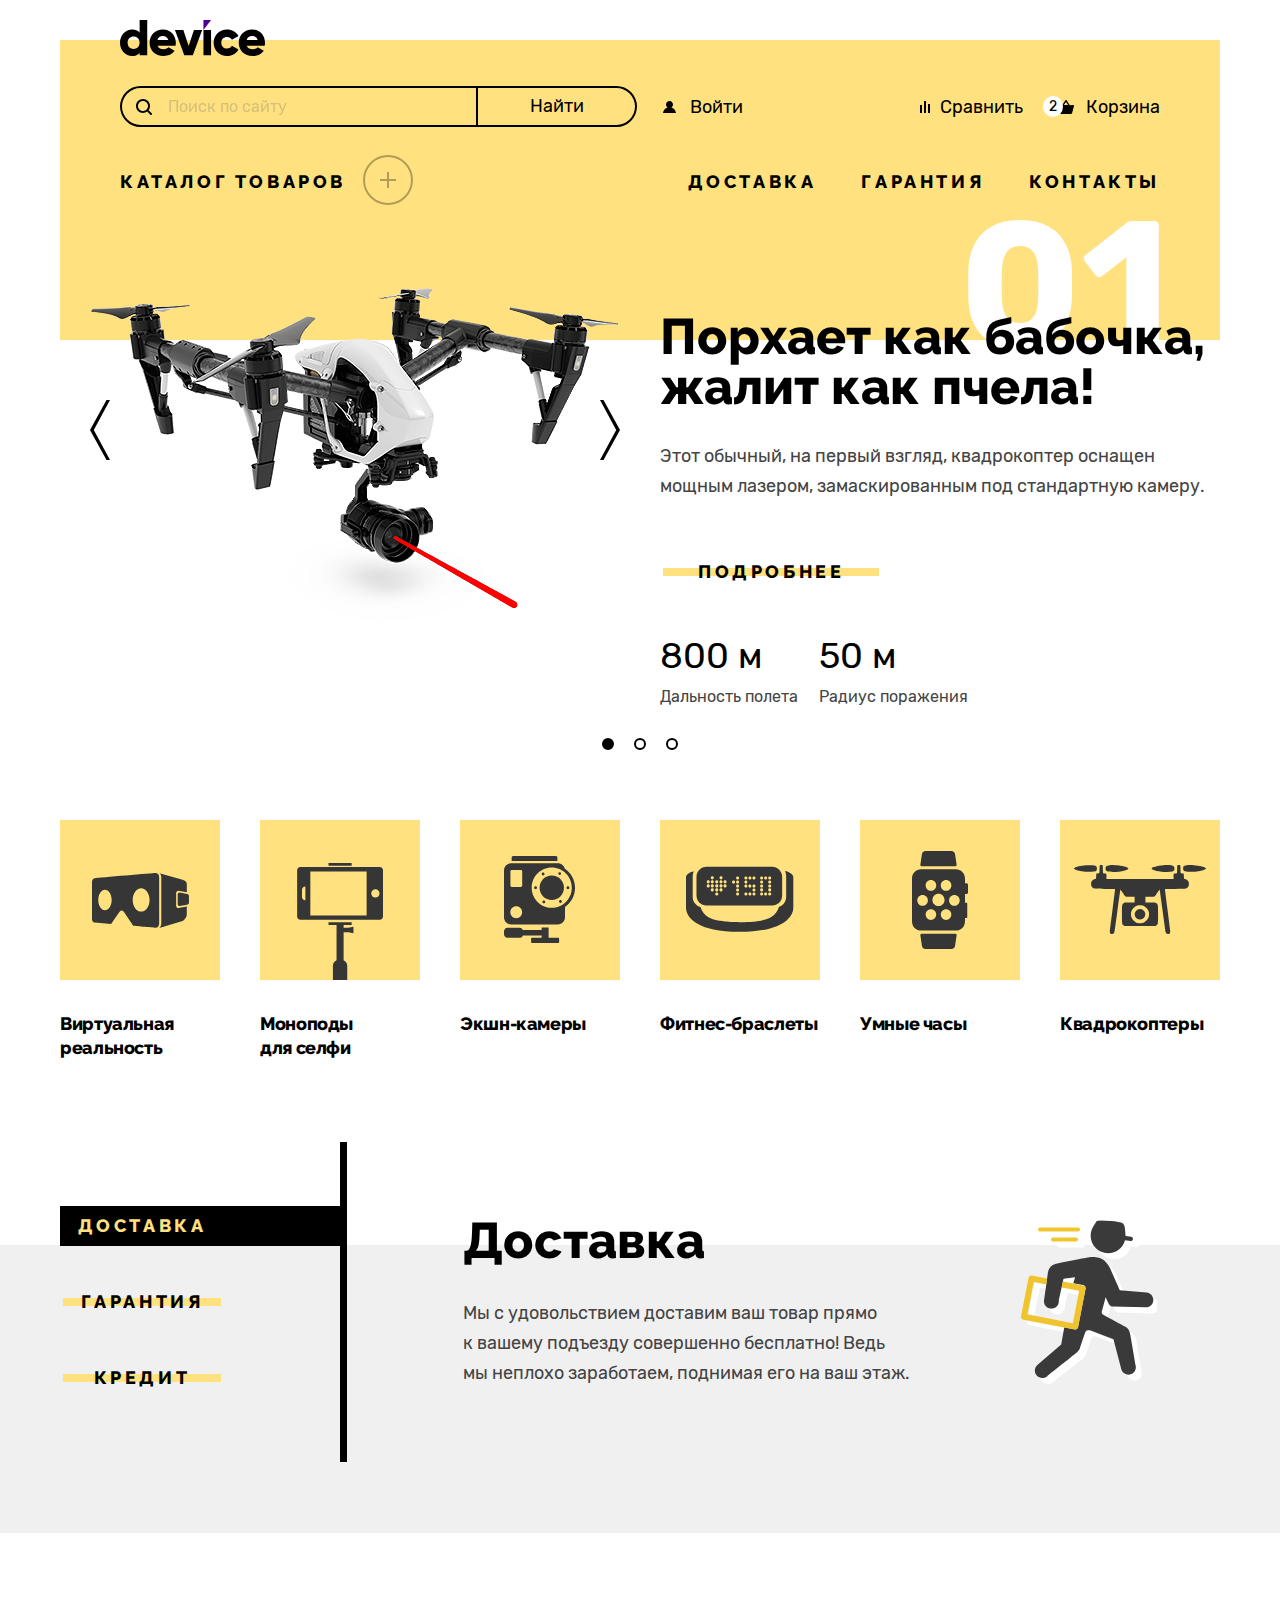
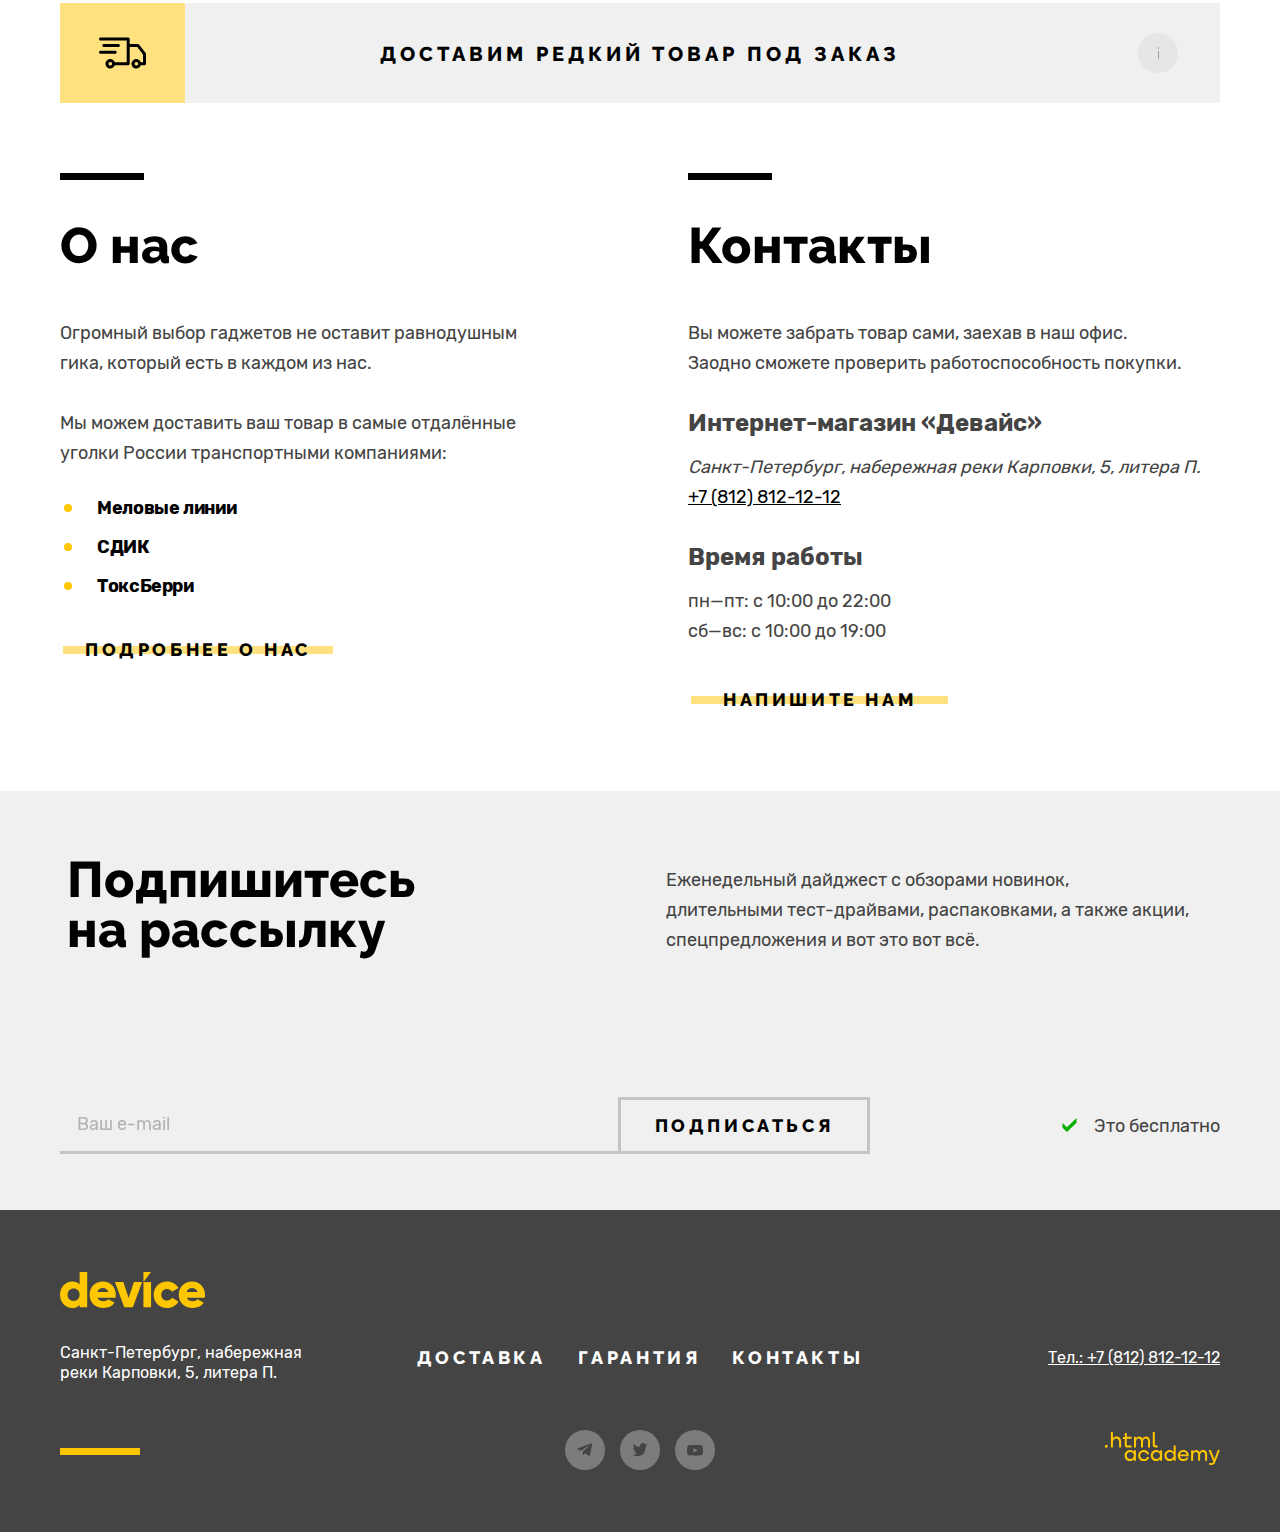
==== commit 1f0fb918: "добавляет фавиконку" ====
--- a/index.html
+++ b/index.html
@@ -3,6 +3,9 @@
 
   <head>
     <meta charset="utf-8">
+    <meta name="viewport" content="width=device-width, initial-scale=1.0">
+    <link rel="icon" href="favicon.ico">
+    <link rel="icon" type="image/png" sizes="32x32" href="images/icons/favicon.png">
     <title>HTML Academy: Девайс</title>
     <link rel="stylesheet" href="styles/styles.css">
   </head>
@@ -160,7 +163,7 @@
             <li class="slider-item">
               <h3 class="visually-hidden">Селфи-палка</h3>
               <div class="slider-images">
-                <img src="images/slider-3.png" width="560" height="560" alt="Селфи-палка">
+                <img src="images/slider-3.png" width="560" height="560" alt="Селфи-палка.">
               </div>
               <div class="slider-info">
                 <h4 class="slider-title title">Делай селфи, как Бен Стиллер! </h4>
@@ -369,7 +372,7 @@
             </div>
             <div class="form-group form-group-email form-group-invalid">
               <label class="form-label" for="user-email">Ваш e-mail:</label>
-              <input class="form-input form-input-email" id="user-email" name="usermail" type="email" value="почта" placeholder="Введите адрес электронной почты" required>
+              <input class="form-input form-input-email form-input-error" id="user-email" name="usermail" type="email" value="почта" placeholder="Введите адрес электронной почты" required>
               <span class="form-message">Забавный у вас адрес</span>
             </div>
             <div class="form-group form-group-textarea">
@@ -378,17 +381,17 @@
             </div>
             <div class="form-group form-group-number">
               <div class="form-tooltip">
-                <label class="form-label" for="user-quantity">Количество:</label>
+                <label class="form-label form-label-tooltip" for="user-quantity">Количество:</label>
                 <button class="form-tooltip-btn" type="button">
                   <span class="visually-hidden">Дополнительная информация</span>
                 </button>
                 <p class="form-tooltip-text" role="tooltip">Постараемся найти, сколько нужно. Привезём сколько получится по требованиям к&nbsp;провозу багажа.</p>
               </div>
               <div class="form-controls">
-                <input class="form-input form-input-counter" id="user-quantity" name="user-quantity" type="number" value="1" min="1" max="999" step="1" required>
                 <button class="form-control form-control-step-down" type="button">
                   <span class="visually-hidden">Меньше</span>
                 </button>
+                <input class="form-input form-input-counter" id="user-quantity" name="user-quantity" type="number" value="1" min="1" max="999" step="1" required>
                 <button class="form-control form-control-step-up" type="button">
                   <span class="visually-hidden">Больше</span>
                 </button>
